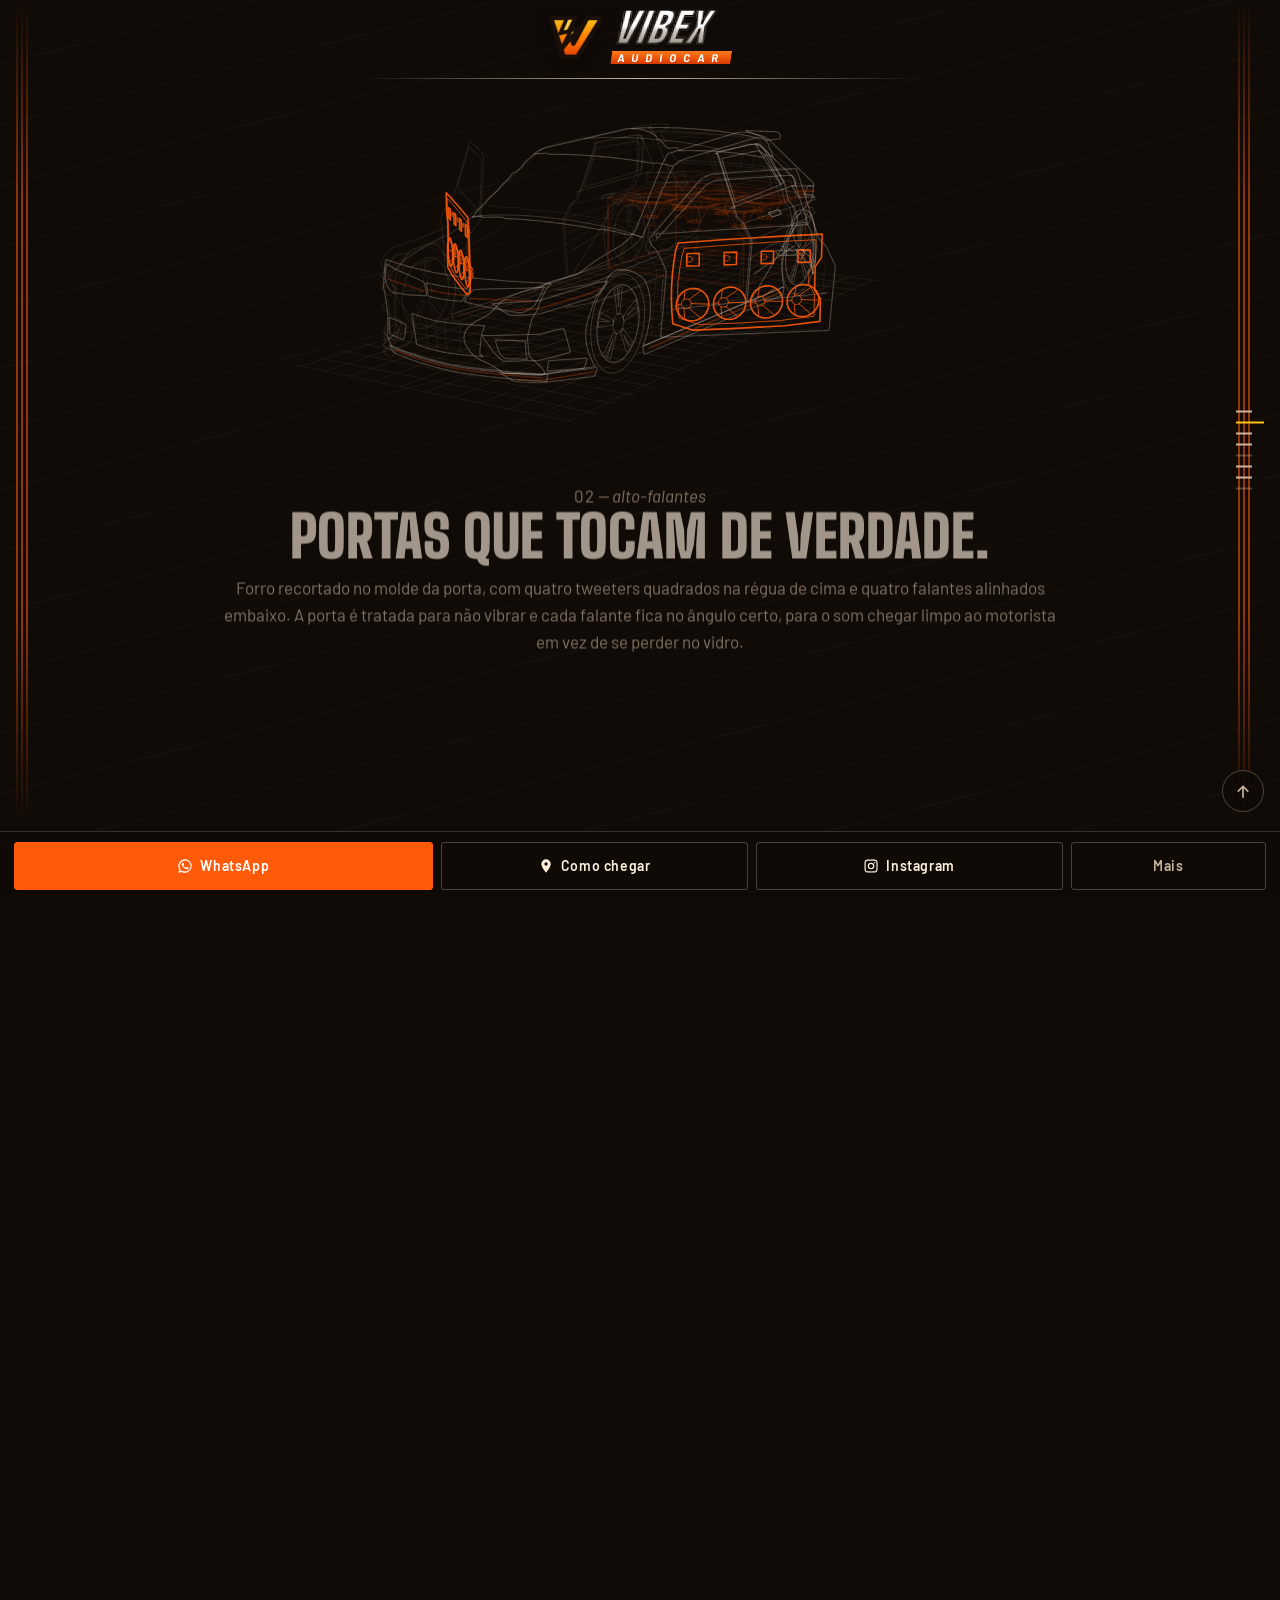
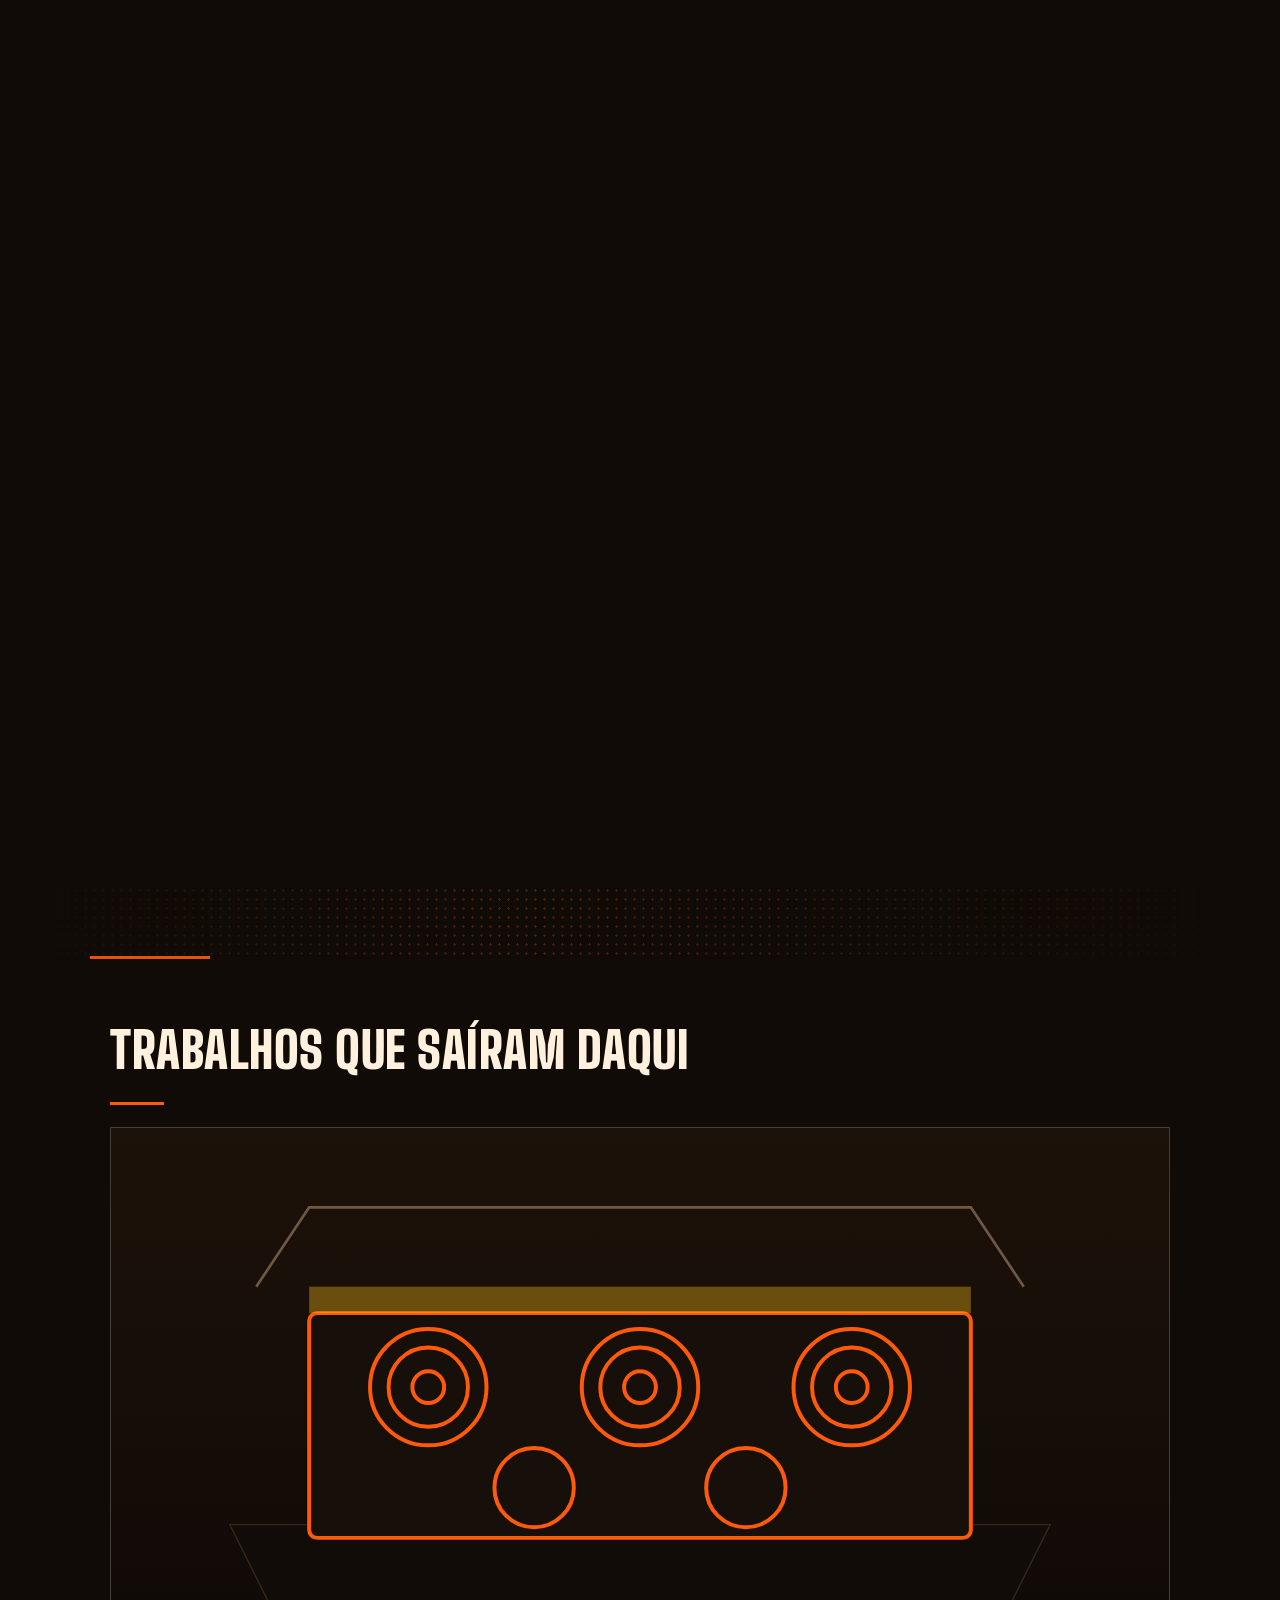
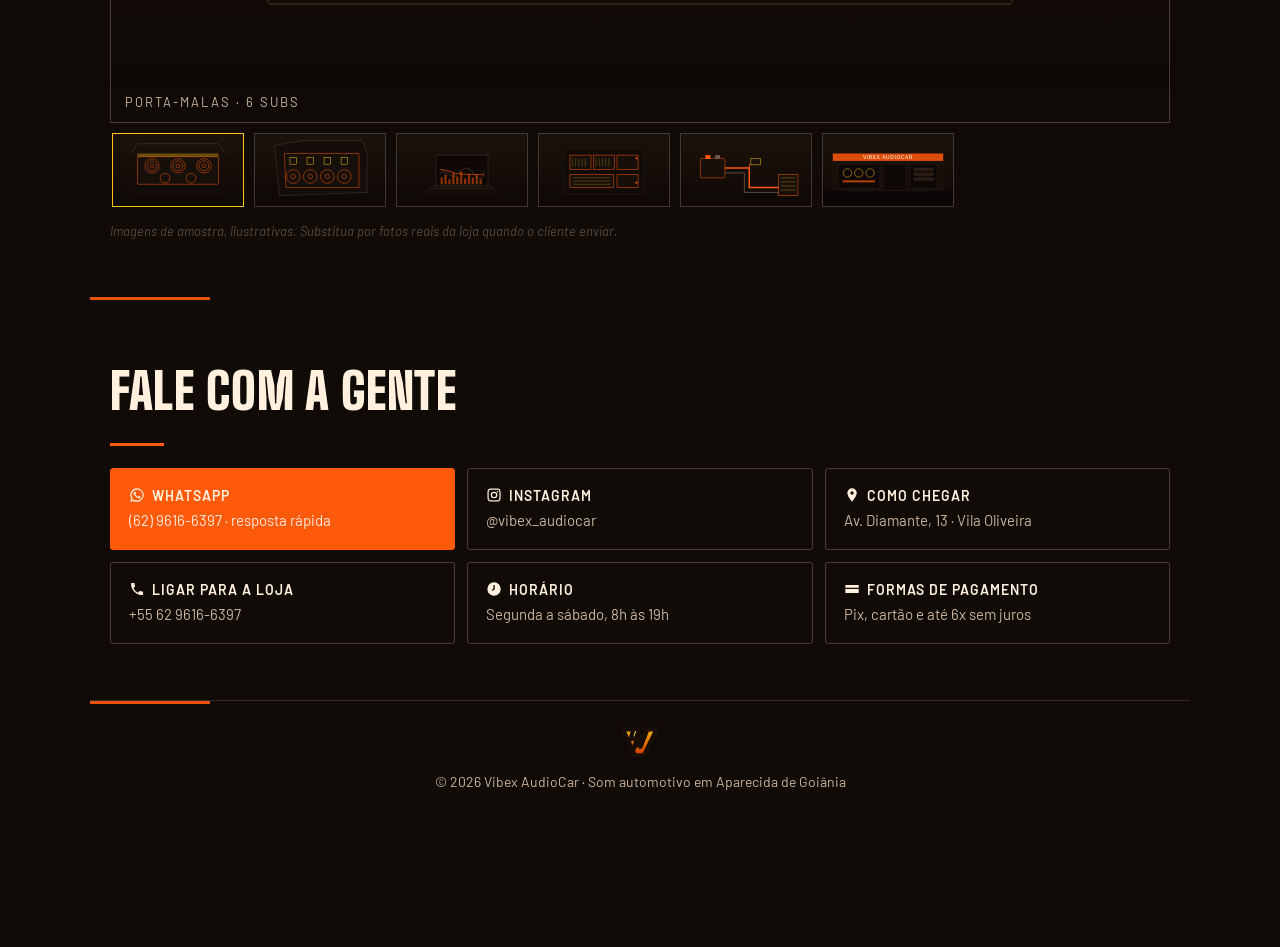
==== index.html @ 314f8e54 "Site Vibex AudioCar Página única com o projeto de som em 3D animado pela rolagem, galeria de trabalh" ====
<!DOCTYPE html>
<html lang="pt-BR"><head><meta charset="UTF-8">
<meta name="viewport" content="width=device-width, initial-scale=1, viewport-fit=cover">
<title>Vibex AudioCar · Som automotivo em Aparecida de Goiânia</title>
<meta name="description" content="Instalação, dimensionamento de grave, módulos, multimídia e regulagem RTA de som automotivo em Aparecida de Goiânia. Veja o projeto em 3D e fale no WhatsApp.">
<meta name="theme-color" content="#110B07">
<meta property="og:title" content="Vibex AudioCar · Som automotivo">
<meta property="og:description" content="Projeto de som feito sob medida: grave calculado, elétrica segura e regulagem com medição.">
<meta property="og:type" content="website">
<link rel="preconnect" href="https://fonts.googleapis.com"><link rel="preconnect" href="https://fonts.gstatic.com" crossorigin>
<link href="https://fonts.googleapis.com/css2?family=Big+Shoulders+Display:wght@700;900&family=Barlow:ital,wght@0,400;0,600&display=swap" rel="stylesheet">
<link rel="icon" href="img/favicon.svg" type="image/svg+xml">
<link rel="stylesheet" href="css/style.css">
</head>
<body id="topo">
<div class="wm" aria-hidden="true"></div>
<div class="scene">
 <div class="stripes l" aria-hidden="true"><i></i><i></i><i></i></div>
 <div class="stripes r" aria-hidden="true"><i></i><i></i><i></i></div>
 <div class="hud">
  <a class="brandmark" href="#" aria-label="Vibex AudioCar">
   <svg class="vmark" viewBox="0 0 120 96" aria-hidden="true">
    <defs><linearGradient id="vg" x1="0" y1="0" x2="0" y2="1">
     <stop offset="0" stop-color="#FFC21A"/><stop offset=".55" stop-color="#FF7A00"/><stop offset="1" stop-color="#E23A00"/>
    </linearGradient></defs>
    <path d="M4 6 H40 L62 62 L84 6 H116 L74 92 H44 Z" fill="url(#vg)" stroke="#1a0f08" stroke-width="5" stroke-linejoin="round"/>
    <path d="M40 6 L30 40 L52 34 L38 74 L70 28 L48 34 L58 6 Z" fill="#FFD24A" stroke="#1a0f08" stroke-width="4" stroke-linejoin="round"/>
   </svg>
   <span class="wordmark">
    <b>VIBEX</b>
    <i>AUDIOCAR</i>
   </span>
  </a>
 </div>
 <svg id="view" role="img" aria-label="Modelo 3D do carro com o sistema de som"></svg>
 <div class="rta" id="rta" aria-hidden="true">
  <svg viewBox="0 0 720 300">
   <rect x="40" y="20" width="640" height="230" fill="none" stroke="var(--dim)" stroke-width="1"/>
   <path d="M40 78 H680 M40 135 H680 M40 192 H680 M200 20 V250 M360 20 V250 M520 20 V250" stroke="var(--dim)" stroke-width=".6" stroke-dasharray="4 5" fill="none"/>
   <g class="bars"></g>
   <path class="curve-before" d="M48 120 C110 60 150 220 220 180 S330 70 400 170 S520 235 560 120 S660 200 672 165" fill="none" stroke="var(--mut)" stroke-width="1.6" opacity=".5"/>
   <path class="curve-after" d="M48 100 C110 98 150 128 220 150 S330 160 400 162 S520 164 560 164 S660 166 672 170" fill="none" stroke="var(--org)" stroke-width="2.6" stroke-linecap="round"/>
   <text x="48" y="272" fill="var(--mut)" font-size="12">20 Hz</text>
   <text x="640" y="272" fill="var(--mut)" font-size="12">20 kHz</text>
   <text x="48" y="44" fill="var(--yel)" font-size="13" font-style="italic">curva depois da regulagem</text>
  </svg>
 </div>
 <div class="caption" id="cap"></div>
 <div class="ticks" id="ticks"></div>
</div>
<div class="scroller" id="scroller"></div>

<div class="dots" aria-hidden="true"></div>
<section class="after" id="galeria">
 <h3>Trabalhos que saíram daqui</h3>
 <div class="viewer"><figure class="big" id="big"><img id="bigimg" src="img/galeria/01-porta-malas.svg" alt="porta-malas · 6 subs"><figcaption id="bigcap">porta-malas · 6 subs</figcaption></figure></div>
 <div class="thumbs" id="thumbs">
  <button class="th on" data-cap="porta-malas · 6 subs" data-src="img/galeria/01-porta-malas.svg"><img src="img/galeria/01-porta-malas.svg" alt="porta-malas · 6 subs" loading="lazy"></button>
  <button class="th" data-cap="forro de porta · tweeters e falantes" data-src="img/galeria/02-forro-de-porta.svg"><img src="img/galeria/02-forro-de-porta.svg" alt="forro de porta · tweeters e falantes" loading="lazy"></button>
  <button class="th" data-cap="regulagem RTA na loja" data-src="img/galeria/03-regulagem-rta.svg"><img src="img/galeria/03-regulagem-rta.svg" alt="regulagem RTA na loja" loading="lazy"></button>
  <button class="th" data-cap="multimídia e painel de módulos" data-src="img/galeria/04-multimidia-modulos.svg"><img src="img/galeria/04-multimidia-modulos.svg" alt="multimídia e painel de módulos" loading="lazy"></button>
  <button class="th" data-cap="elétrica e barramento" data-src="img/galeria/05-eletrica-barramento.svg"><img src="img/galeria/05-eletrica-barramento.svg" alt="elétrica e barramento" loading="lazy"></button>
  <button class="th" data-cap="fachada da loja" data-src="img/galeria/06-fachada.svg"><img src="img/galeria/06-fachada.svg" alt="fachada da loja" loading="lazy"></button>
 </div>
 <p class="hint">Imagens de amostra, ilustrativas. Substitua por fotos reais da loja quando o cliente enviar.</p>
</section>

<section class="after" id="links">
 <h3>Fale com a gente</h3>
 <div class="links">
  <a class="lk zap" href="https://wa.me/556296166397" target="_blank" rel="noopener"><b><svg class="ic"><use href="#i-zap"/></svg>WhatsApp</b><span>(62) 9616-6397 · resposta rápida</span></a>
  <a class="lk" href="https://instagram.com/vibex_audiocar" target="_blank" rel="noopener"><b><svg class="ic"><use href="#i-ig"/></svg>Instagram</b><span>@vibex_audiocar</span></a>
  <a class="lk" href="https://www.google.com/maps/search/?api=1&query=Av.+Diamante,+13+-+Vila+Oliveira,+Aparecida+de+Goi%C3%A2nia+-+GO,+74955-220" target="_blank" rel="noopener"><b><svg class="ic"><use href="#i-map"/></svg>Como chegar</b><span>Av. Diamante, 13 · Vila Oliveira</span></a>
  <a class="lk" href="tel:+556296166397"><b><svg class="ic"><use href="#i-tel"/></svg>Ligar para a loja</b><span>+55 62 9616-6397</span></a>
  <div class="lk static"><b><svg class="ic"><use href="#i-clock"/></svg>Horário</b><span>Segunda a sábado, 8h às 19h</span></div>
  <div class="lk static"><b><svg class="ic"><use href="#i-card"/></svg>Formas de pagamento</b><span>Pix, cartão e até 6x sem juros</span></div>
 </div>
</section>

<footer class="after ft">
 <div class="ftlogo"><svg class="vmark" viewBox="0 0 120 96" aria-hidden="true"><defs><linearGradient id="vg2" x1="0" y1="0" x2="0" y2="1"><stop offset="0" stop-color="#FFC21A"/><stop offset=".55" stop-color="#FF7A00"/><stop offset="1" stop-color="#E23A00"/></linearGradient></defs><path d="M4 6 H40 L62 62 L84 6 H116 L74 92 H44 Z" fill="url(#vg2)" stroke="#1a0f08" stroke-width="5" stroke-linejoin="round"/><path d="M40 6 L30 40 L52 34 L38 74 L70 28 L48 34 L58 6 Z" fill="#FFD24A" stroke="#1a0f08" stroke-width="4" stroke-linejoin="round"/></svg></div>
 <span>© 2026 Vibex AudioCar · Som automotivo em Aparecida de Goiânia</span>
</footer>

<svg width="0" height="0" style="position:absolute" aria-hidden="true"><defs>
<symbol id="i-zap" viewBox="0 0 24 24"><path fill="currentColor" d="M12 2a10 10 0 0 0-8.6 15.1L2 22l5-1.3A10 10 0 1 0 12 2Zm0 18.2a8.2 8.2 0 0 1-4.2-1.2l-.3-.2-2.9.8.8-2.8-.2-.3A8.2 8.2 0 1 1 12 20.2Zm4.6-6c-.3-.1-1.6-.8-1.8-.9s-.4-.1-.6.1-.7.9-.8 1-.3.2-.5 0a6.6 6.6 0 0 1-2-1.2 7.3 7.3 0 0 1-1.3-1.7c-.2-.3 0-.4.1-.6l.4-.5a2 2 0 0 0 .3-.4.5.5 0 0 0 0-.5c0-.2-.6-1.5-.9-2s-.4-.5-.6-.5h-.5a1 1 0 0 0-.7.3 2.9 2.9 0 0 0-.9 2.2 5.1 5.1 0 0 0 1 2.6 11.4 11.4 0 0 0 4.4 3.9 8.4 8.4 0 0 0 3 .8 2.6 2.6 0 0 0 1.8-.8 2.2 2.2 0 0 0 .5-1.5c0-.2-.2-.3-.4-.4Z"/></symbol>
<symbol id="i-map" viewBox="0 0 24 24"><path fill="currentColor" d="M12 2a7 7 0 0 0-7 7c0 5 7 13 7 13s7-8 7-13a7 7 0 0 0-7-7Zm0 9.5A2.5 2.5 0 1 1 14.5 9 2.5 2.5 0 0 1 12 11.5Z"/></symbol>
<symbol id="i-ig" viewBox="0 0 24 24"><path fill="currentColor" d="M12 2.2c3.2 0 3.6 0 4.9.1a6.6 6.6 0 0 1 2.2.4 4.5 4.5 0 0 1 2.2 2.2 6.6 6.6 0 0 1 .4 2.2c.1 1.3.1 1.7.1 4.9s0 3.6-.1 4.9a6.6 6.6 0 0 1-.4 2.2 4.5 4.5 0 0 1-2.2 2.2 6.6 6.6 0 0 1-2.2.4c-1.3.1-1.7.1-4.9.1s-3.6 0-4.9-.1a6.6 6.6 0 0 1-2.2-.4 4.5 4.5 0 0 1-2.2-2.2 6.6 6.6 0 0 1-.4-2.2C2.2 15.6 2.2 15.2 2.2 12s0-3.6.1-4.9a6.6 6.6 0 0 1 .4-2.2 4.5 4.5 0 0 1 2.2-2.2 6.6 6.6 0 0 1 2.2-.4c1.3-.1 1.7-.1 4.9-.1Zm0 1.8c-3.1 0-3.5 0-4.8.1a4.8 4.8 0 0 0-1.6.3 2.7 2.7 0 0 0-1.2 1.2 4.8 4.8 0 0 0-.3 1.6c-.1 1.3-.1 1.7-.1 4.8s0 3.5.1 4.8a4.8 4.8 0 0 0 .3 1.6 2.7 2.7 0 0 0 1.2 1.2 4.8 4.8 0 0 0 1.6.3c1.3.1 1.7.1 4.8.1s3.5 0 4.8-.1a4.8 4.8 0 0 0 1.6-.3 2.7 2.7 0 0 0 1.2-1.2 4.8 4.8 0 0 0 .3-1.6c.1-1.3.1-1.7.1-4.8s0-3.5-.1-4.8a4.8 4.8 0 0 0-.3-1.6 2.7 2.7 0 0 0-1.2-1.2 4.8 4.8 0 0 0-1.6-.3c-1.3-.1-1.7-.1-4.8-.1Zm0 3.1A4.9 4.9 0 1 1 7.1 12 4.9 4.9 0 0 1 12 7.1Zm0 8A3.1 3.1 0 1 0 8.9 12 3.1 3.1 0 0 0 12 15.1Zm6.3-8.2a1.1 1.1 0 1 1-1.1-1.1 1.1 1.1 0 0 1 1.1 1.1Z"/></symbol>
<symbol id="i-tel" viewBox="0 0 24 24"><path fill="currentColor" d="M6.6 10.8a15.1 15.1 0 0 0 6.6 6.6l2.2-2.2a1 1 0 0 1 1-.2 11.4 11.4 0 0 0 3.6.6 1 1 0 0 1 1 1V20a1 1 0 0 1-1 1A17 17 0 0 1 3 4a1 1 0 0 1 1-1h3.4a1 1 0 0 1 1 1 11.4 11.4 0 0 0 .6 3.6 1 1 0 0 1-.2 1Z"/></symbol>
<symbol id="i-clock" viewBox="0 0 24 24"><path fill="currentColor" d="M12 2a10 10 0 1 0 10 10A10 10 0 0 0 12 2Zm1 10.6-3.5 2-1-1.7 2.5-1.5V6h2Z"/></symbol>
<symbol id="i-card" viewBox="0 0 24 24"><path fill="currentColor" d="M3 6h18a1 1 0 0 1 1 1v3H2V7a1 1 0 0 1 1-1Zm-1 6h20v5a1 1 0 0 1-1 1H3a1 1 0 0 1-1-1Zm3 3h5v2H5Z"/></symbol>
<symbol id="i-top" viewBox="0 0 24 24"><path fill="currentColor" d="M12 5l7 7-1.4 1.4L13 8.8V20h-2V8.8l-4.6 4.6L5 12Z"/></symbol>
</defs></svg>
<a class="totop" href="#topo" aria-label="Voltar ao topo"><svg class="ic"><use href="#i-top"/></svg></a>
<nav class="actionbar" aria-label="Contato rápido">
 <a class="ab zap" href="https://wa.me/556296166397" target="_blank" rel="noopener"><svg class="ic"><use href="#i-zap"/></svg>WhatsApp</a>
 <a class="ab" href="https://www.google.com/maps/search/?api=1&query=Av.+Diamante,+13+-+Vila+Oliveira,+Aparecida+de+Goi%C3%A2nia+-+GO,+74955-220" target="_blank" rel="noopener"><svg class="ic"><use href="#i-map"/></svg>Como chegar</a>
 <a class="ab" href="https://instagram.com/vibex_audiocar" target="_blank" rel="noopener"><svg class="ic"><use href="#i-ig"/></svg>Instagram</a>
 <a class="ab ghost" href="#links">Mais</a>
 
</nav>

<svg id="src" width="0" height="0" aria-hidden="true"><g>
 <path class="s" d="M120 336 L108 320 Q100 296 108 276 L120 250 Q132 234 158 228 L296 210 Q318 206 336 198 L440 132 Q454 122 476 120 L690 114 Q730 116 754 132 L836 196 Q858 210 864 232 L872 268 Q876 302 866 322 L850 338 L813 338 A66 66 0 1 0 707 338 L313 338 A66 66 0 1 0 207 338 Z"/>
 <path class="s" d="M356 210 L448 142 Q458 134 474 134 L682 130 Q712 130 728 142 L790 190 Q796 198 784 200 Z"/>
 <path class="h" d="M410 186 l44 -34 M440 188 l52 -40 M640 158 l34 -28 M672 162 l32 -26"/>
 <path class="s" d="M578 132 H592 V206 H578 Z M706 131 L720 133 L756 192 L742 194 Z"/>
 <path class="t" d="M358 214 Q346 272 356 336 M585 208 V336 M742 196 Q742 236 700 260"/>
 <path class="t" d="M160 240 C330 230 600 224 868 226 M170 262 C340 254 600 246 866 246"/>
 <path class="t" d="M348 318 C430 302 570 276 650 266 Q690 262 700 288"/>
 <rect class="t" x="508" y="230" width="36" height="6" rx="3"/><rect class="t" x="672" y="224" width="32" height="6" rx="3"/>
 <path class="s" d="M368 208 Q360 184 388 180 L410 184 Q416 198 402 208 Z"/>
 <path class="s" d="M114 254 L206 238 L232 240 L216 252 L124 268 Z"/><path class="o" d="M126 261 L216 246"/>
 <path class="s" d="M110 292 L168 286 L176 316 L120 322 Q112 310 110 292 Z"/>
 <path class="h" d="M116 298 L170 293 M117 306 L172 301 M119 314 L174 309"/>
 <path class="s" d="M118 336 L212 340 L208 350 L126 346 Z"/><path class="o" d="M128 344 H206"/>
 <path class="s" d="M150 322 L196 326 L192 338 L148 334 Z"/>
 <path class="s" d="M313 338 L707 338 L704 350 L318 350 Z"/><path class="o" d="M330 344 H692"/>
 <path class="s" d="M776 200 L866 212 L868 228 L786 218 Z"/><path class="o" d="M786 209 L864 219"/>
 <path class="s" d="M714 114 L788 122 Q794 126 786 132 L744 130 Z"/>
 <path class="s" d="M806 322 L872 316 L864 338 L814 340 Z"/>
 <ellipse class="t" cx="844" cy="330" rx="11" ry="6"/>
 <circle class="t" cx="784" cy="248" r="10"/>
 <use href="#lw" x="260" y="298"/><use href="#lw" x="760" y="298"/>
</g></svg>
<script src="js/main.js"></script>
</body>
</html>
---- css/style.css ----
:root{--bg:#110B07;--grid:rgba(255,194,26,.07);--grid2:rgba(255,194,26,.14);--line:#FFF1DE;--dim:#6E5846;--org:#FF5A0A;--yel:#FFC21A;--mut:#C9B39E;--body:"Barlow",system-ui,sans-serif;
padding-top:env(safe-area-inset-top,0px);padding-bottom:env(safe-area-inset-bottom,0px);box-sizing:border-box}
@media (prefers-color-scheme: dark){:root:not([data-theme="light"]){--bg:#110B07}}
:root[data-theme="dark"]{--bg:#110B07}
*{box-sizing:border-box;margin:0;padding:0}
body{background:var(--bg);color:var(--line);font-family:var(--body);font-size:17px;line-height:1.55;overflow-x:hidden}
.scene{position:sticky;top:0;height:calc(100svh - 78px);display:grid;grid-template-rows:auto 44svh 1fr;justify-items:center;align-items:start;padding:10px 18px 16px;z-index:1;overflow:hidden}
.hud{width:100%;max-width:1100px;display:flex;justify-content:space-between;font:italic 500 13px var(--body);color:var(--mut);letter-spacing:.4px}
.hud .brand{font-style:normal;font-weight:600;letter-spacing:2px;text-transform:uppercase;color:var(--yel)}
#view{width:100%;max-width:880px;height:100%;display:block;align-self:start;margin-top:-6px}
svg *{vector-effect:non-scaling-stroke}
.caption{position:relative;width:100%;max-width:860px;height:100%;align-self:start;padding-top:6px}
.cap-item{position:absolute;inset:0;opacity:0;pointer-events:none;text-align:center;will-change:opacity,transform}
.cap-item.on{pointer-events:auto}
.tag{font-style:italic;color:var(--yel);margin-bottom:6px;font-size:15px}
.tag .no{font-style:normal;color:var(--mut);letter-spacing:1px}
h2{font-family:"Big Shoulders Display",Impact,sans-serif;font-weight:900;text-transform:uppercase;font-size:clamp(30px,5vw,58px);line-height:.94;margin-bottom:10px}
.cap-item p{color:var(--mut);max-width:50em;margin:0 auto;font-size:clamp(14px,1.55vw,17px);line-height:1.6}
.btn{display:inline-block;margin-top:14px;background:var(--org);color:#fff;text-decoration:none;font-weight:600;padding:12px 24px;border-radius:40px}
.rta{position:absolute;top:6%;left:50%;transform:translateX(-50%) scale(.98);width:min(760px,92vw);opacity:0;transition:opacity .5s ease,transform .8s ease;pointer-events:none;z-index:3}
.rta svg{width:100%;height:auto}
.scene.on-rta .rta{transform:translateX(-50%) scale(1)}
.scene.on-rta #view{opacity:.18}

.rta .curve-after{stroke-dasharray:1400;stroke-dashoffset:1400}
.scene.on-rta .rta .curve-after{animation:trace 1.8s .3s ease forwards}
@keyframes trace{to{stroke-dashoffset:0}}
.bars rect{fill:var(--org);opacity:.45}
.scene.on-rta .bars rect{animation:bump .9s ease-in-out infinite alternate}
@keyframes bump{from{transform:scaleY(.35)}to{transform:scaleY(1)}}
.ticks{position:fixed;right:16px;top:50%;transform:translateY(-50%);display:flex;flex-direction:column;gap:9px}
.ticks i{width:16px;height:2px;background:var(--mut);opacity:.35;display:block;transition:all .3s}
.ticks i.on{background:var(--yel);opacity:1;width:28px}
.scroller div{height:112svh}
.ft{padding-bottom:20px}
@media(max-width:820px){.caption{height:clamp(190px,32vh,260px)}.ticks{right:8px}}



html{scroll-behavior:smooth}
::selection{background:var(--org);color:#fff}
:focus-visible{outline:2px solid var(--yel);outline-offset:3px}
.ic{width:1.15em;height:1.15em;flex:none;fill:currentColor;vertical-align:-.18em;margin-right:.5em}
.ab{display:flex;align-items:center;justify-content:center;gap:0;flex-wrap:nowrap;white-space:nowrap;border-radius:3px;transition:background .2s,border-color .2s,transform .12s}
.ab:active{transform:translateY(1px)}
.lk b{display:flex;align-items:center}
.lk{border-radius:3px}
.totop{position:fixed;right:16px;bottom:88px;z-index:41;width:42px;height:42px;display:grid;place-items:center;border:1px solid rgba(255,241,222,.24);background:rgba(17,11,7,.9);color:var(--mut);text-decoration:none;border-radius:50%}
.totop:hover{border-color:var(--yel);color:var(--yel)}
.totop .ic{margin:0;width:20px;height:20px}
.after h3::after{content:"";display:block;width:54px;height:3px;background:var(--org);margin-top:12px}
.cap-item h2{text-wrap:balance}
.hint{opacity:.8}
.thumbs::-webkit-scrollbar{height:6px}
.thumbs::-webkit-scrollbar-thumb{background:rgba(255,241,222,.25)}
@media(prefers-reduced-motion:reduce){html{scroll-behavior:auto}.bars rect{animation:none!important}.cap-item{transition:none}}
/* ---------- paletas ---------- */
:root[data-pal="claro"]{--bg:#F3EFE8;--line:#1B1815;--dim:#9C9285;--mut:#5C554C;--org:#E2510B;--yel:#B8860B}
:root[data-pal="azul"]{--bg:#0A1A2F;--line:#E8F1FF;--dim:#4C6788;--mut:#9DB4D0;--org:#FF8A3D;--yel:#7FD4FF}
:root[data-pal="carbono"]{--bg:#101214;--line:#E9EDF0;--dim:#4A5257;--mut:#9AA5AC;--org:#00D1B2;--yel:#8AE6D8}
:root[data-pal="claro"] .actionbar{background:rgba(243,239,232,.94);border-top-color:rgba(27,24,21,.16)}
:root[data-pal="claro"] .ab,:root[data-pal="claro"] .lk,:root[data-pal="claro"] .totop{border-color:rgba(27,24,21,.22)}
:root[data-pal="claro"] .ab.zap,:root[data-pal="claro"] .lk.zap{color:#fff}
:root[data-pal="claro"] .wordmark b{color:#1B1815;-webkit-text-stroke:0;text-shadow:none}
:root[data-pal="claro"] .wordmark i{color:#fff}
:root[data-pal="claro"] .cards article,:root[data-pal="claro"] .after{background:var(--bg)}
:root[data-pal="claro"] .big figcaption{background:linear-gradient(transparent,rgba(243,239,232,.95))}
:root[data-pal="claro"] .ph{background:repeating-linear-gradient(135deg,rgba(27,24,21,.05) 0 10px,transparent 10px 20px)}
:root[data-pal="claro"] .totop{background:rgba(243,239,232,.9)}
/* seletor de paleta */
.palbar{position:fixed;top:10px;right:12px;z-index:60;display:flex;gap:6px;background:color-mix(in srgb,var(--bg) 88%,transparent);
 border:1px solid color-mix(in srgb,var(--line) 22%,transparent);border-radius:40px;padding:5px}
.palbar button{border:0;background:none;color:var(--mut);font:600 11px var(--body);letter-spacing:1px;text-transform:uppercase;
 padding:6px 10px;border-radius:30px;cursor:pointer}
.palbar button.on{background:var(--org);color:#fff}
@media(max-width:560px){.palbar{top:6px;right:6px;padding:3px}.palbar button{padding:5px 7px;font-size:10px}}

/* ---- detalhes inspirados no uniforme ---- */
.hud{position:relative;padding-bottom:14px}
.hud::after{content:"";position:absolute;left:50%;transform:translateX(-50%);bottom:0;width:min(560px,86%);height:1px;
 background:linear-gradient(90deg,transparent,rgba(255,241,222,.75),transparent)}
.stripes{position:absolute;top:0;bottom:0;width:26px;display:flex;gap:3px;pointer-events:none;opacity:.55}
.stripes i{width:2px;background:linear-gradient(180deg,transparent,var(--org) 25%,var(--org) 75%,transparent)}
.stripes.l{left:16px}.stripes.r{right:16px}
@media(max-width:680px){.stripes{display:none}}
.wm{position:fixed;inset:0;z-index:0;pointer-events:none;opacity:.05;
 background-image:repeating-linear-gradient(-14deg,transparent 0 58px,rgba(255,241,222,.6) 58px 59px)}
.after{position:relative}
.after::before{content:"";position:absolute;top:0;left:0;width:120px;height:3px;background:var(--org);opacity:.9}
.dots{height:70px;background-image:radial-gradient(rgba(255,90,10,.5) 1.2px,transparent 1.3px);background-size:9px 9px;
 -webkit-mask-image:linear-gradient(90deg,transparent,#000 40%,transparent);mask-image:linear-gradient(90deg,transparent,#000 40%,transparent);opacity:.5}
.ft{position:relative}
.ftlogo{display:flex;justify-content:center;margin-bottom:14px;opacity:.9}
.ftlogo .vmark{height:30px}

.ab{display:flex!important;flex-direction:row;align-items:center;justify-content:center;flex-wrap:nowrap;white-space:nowrap}
.actionbar{position:fixed;left:0;right:0;bottom:0;z-index:40;display:grid;grid-template-columns:1.5fr 1.1fr 1.1fr .7fr;gap:8px;
 padding:10px 14px calc(10px + env(safe-area-inset-bottom,0px));background:rgba(17,11,7,.92);backdrop-filter:blur(8px);
 border-top:1px solid rgba(255,241,222,.16)}
.ab{display:grid;place-items:center;text-decoration:none;color:var(--line);border:1px solid rgba(255,241,222,.24);
 padding:12px 8px;font-weight:600;font-size:14px;letter-spacing:.6px}
.ab.zap{background:var(--org);border-color:var(--org);color:#fff}
.ab.ghost{color:var(--mut)}
.ab:hover{border-color:var(--yel)}
body{padding-bottom:78px}
.ticks{bottom:auto}
@media(max-width:560px){
html{scroll-behavior:smooth}
::selection{background:var(--org);color:#fff}
:focus-visible{outline:2px solid var(--yel);outline-offset:3px}
.ic{width:1.15em;height:1.15em;flex:none;fill:currentColor;vertical-align:-.18em;margin-right:.5em}
.ab{display:flex;align-items:center;justify-content:center;gap:0;flex-wrap:nowrap;white-space:nowrap;border-radius:3px;transition:background .2s,border-color .2s,transform .12s}
.ab:active{transform:translateY(1px)}
.lk b{display:flex;align-items:center}
.lk{border-radius:3px}
.totop{position:fixed;right:16px;bottom:88px;z-index:41;width:42px;height:42px;display:grid;place-items:center;border:1px solid rgba(255,241,222,.24);background:rgba(17,11,7,.9);color:var(--mut);text-decoration:none;border-radius:50%}
.totop:hover{border-color:var(--yel);color:var(--yel)}
.totop .ic{margin:0;width:20px;height:20px}
.after h3::after{content:"";display:block;width:54px;height:3px;background:var(--org);margin-top:12px}
.cap-item h2{text-wrap:balance}
.hint{opacity:.8}
.thumbs::-webkit-scrollbar{height:6px}
.thumbs::-webkit-scrollbar-thumb{background:rgba(255,241,222,.25)}
@media(prefers-reduced-motion:reduce){html{scroll-behavior:auto}.bars rect{animation:none!important}.cap-item{transition:none}}
/* ---------- paletas ---------- */
:root[data-pal="claro"]{--bg:#F3EFE8;--line:#1B1815;--dim:#9C9285;--mut:#5C554C;--org:#E2510B;--yel:#B8860B}
:root[data-pal="azul"]{--bg:#0A1A2F;--line:#E8F1FF;--dim:#4C6788;--mut:#9DB4D0;--org:#FF8A3D;--yel:#7FD4FF}
:root[data-pal="carbono"]{--bg:#101214;--line:#E9EDF0;--dim:#4A5257;--mut:#9AA5AC;--org:#00D1B2;--yel:#8AE6D8}
:root[data-pal="claro"] .actionbar{background:rgba(243,239,232,.94);border-top-color:rgba(27,24,21,.16)}
:root[data-pal="claro"] .ab,:root[data-pal="claro"] .lk,:root[data-pal="claro"] .totop{border-color:rgba(27,24,21,.22)}
:root[data-pal="claro"] .ab.zap,:root[data-pal="claro"] .lk.zap{color:#fff}
:root[data-pal="claro"] .wordmark b{color:#1B1815;-webkit-text-stroke:0;text-shadow:none}
:root[data-pal="claro"] .wordmark i{color:#fff}
:root[data-pal="claro"] .cards article,:root[data-pal="claro"] .after{background:var(--bg)}
:root[data-pal="claro"] .big figcaption{background:linear-gradient(transparent,rgba(243,239,232,.95))}
:root[data-pal="claro"] .ph{background:repeating-linear-gradient(135deg,rgba(27,24,21,.05) 0 10px,transparent 10px 20px)}
:root[data-pal="claro"] .totop{background:rgba(243,239,232,.9)}
/* seletor de paleta */
.palbar{position:fixed;top:10px;right:12px;z-index:60;display:flex;gap:6px;background:color-mix(in srgb,var(--bg) 88%,transparent);
 border:1px solid color-mix(in srgb,var(--line) 22%,transparent);border-radius:40px;padding:5px}
.palbar button{border:0;background:none;color:var(--mut);font:600 11px var(--body);letter-spacing:1px;text-transform:uppercase;
 padding:6px 10px;border-radius:30px;cursor:pointer}
.palbar button.on{background:var(--org);color:#fff}
@media(max-width:560px){.palbar{top:6px;right:6px;padding:3px}.palbar button{padding:5px 7px;font-size:10px}}

/* ---- detalhes inspirados no uniforme ---- */
.hud{position:relative;padding-bottom:14px}
.hud::after{content:"";position:absolute;left:50%;transform:translateX(-50%);bottom:0;width:min(560px,86%);height:1px;
 background:linear-gradient(90deg,transparent,rgba(255,241,222,.75),transparent)}
.stripes{position:absolute;top:0;bottom:0;width:26px;display:flex;gap:3px;pointer-events:none;opacity:.55}
.stripes i{width:2px;background:linear-gradient(180deg,transparent,var(--org) 25%,var(--org) 75%,transparent)}
.stripes.l{left:16px}.stripes.r{right:16px}
@media(max-width:680px){.stripes{display:none}}
.wm{position:fixed;inset:0;z-index:0;pointer-events:none;opacity:.05;
 background-image:repeating-linear-gradient(-14deg,transparent 0 58px,rgba(255,241,222,.6) 58px 59px)}
.after{position:relative}
.after::before{content:"";position:absolute;top:0;left:0;width:120px;height:3px;background:var(--org);opacity:.9}
.dots{height:70px;background-image:radial-gradient(rgba(255,90,10,.5) 1.2px,transparent 1.3px);background-size:9px 9px;
 -webkit-mask-image:linear-gradient(90deg,transparent,#000 40%,transparent);mask-image:linear-gradient(90deg,transparent,#000 40%,transparent);opacity:.5}
.ft{position:relative}
.ftlogo{display:flex;justify-content:center;margin-bottom:14px;opacity:.9}
.ftlogo .vmark{height:30px}

.actionbar{grid-template-columns:1.4fr 1fr 1fr}.ab.ghost{display:none}.ab{font-size:13px;padding:11px 6px}}

.hud{width:100%;max-width:1100px;display:flex;justify-content:center;align-items:center}
.brandmark{display:flex;align-items:center;gap:12px;text-decoration:none}
.vmark{height:44px;width:auto;display:block;filter:drop-shadow(0 2px 6px rgba(0,0,0,.5))}
.wordmark{display:flex;flex-direction:column;line-height:.9}
.brandmark{transform:skewX(-8deg)}
.wordmark b{font-family:"Big Shoulders Display",Impact,sans-serif;font-weight:900;font-size:42px;letter-spacing:1px;
 background:linear-gradient(180deg,#fff 0 42%,#cfc8bf 55%,#8d8579 100%);-webkit-background-clip:text;background-clip:text;color:transparent;
 -webkit-text-stroke:1.4px #120c08;filter:drop-shadow(0 2px 0 rgba(0,0,0,.6))}
.wordmark i{font-style:normal;font-weight:700;font-size:11px;letter-spacing:7px;color:#fff;
 background:linear-gradient(180deg,#FF7A1A,#D63A00);border:1px solid #120c08;
 padding:2px 6px 1px;margin-top:2px;text-align:center;align-self:stretch}
@media(max-width:560px){.vmark{height:34px}.wordmark b{font-size:30px}.wordmark i{font-size:10px;letter-spacing:4px}}

.after{position:relative;z-index:2;background:var(--bg);max-width:1100px;margin:0 auto;padding:56px 20px}
.after h3{font-family:"Big Shoulders Display",Impact,sans-serif;font-weight:900;text-transform:uppercase;font-size:clamp(30px,5vw,50px);margin-bottom:22px;letter-spacing:.5px}
.cards{display:grid;grid-template-columns:repeat(auto-fit,minmax(220px,1fr));gap:1px;background:rgba(255,241,222,.14);border:1px solid rgba(255,241,222,.14)}
.cards article{background:var(--bg);padding:22px 18px}
.cards b{display:block;font-family:"Big Shoulders Display",Impact,sans-serif;font-size:26px;color:var(--yel);letter-spacing:.5px}
.cards p{color:var(--mut);font-size:15px;margin-top:6px}

.viewer{width:100%}
.big{position:relative;aspect-ratio:16/9;display:grid;place-items:center;border:1px solid rgba(255,241,222,.22);color:var(--mut);
 font-size:13px;letter-spacing:2px;text-transform:uppercase;overflow:hidden}
.big img{width:100%;height:100%;object-fit:cover;display:block}
.thumbs{display:flex;gap:10px;overflow-x:auto;padding:10px 2px 4px;scroll-snap-type:x mandatory;scrollbar-width:thin}
.thumbs .th{flex:0 0 132px;aspect-ratio:16/9;scroll-snap-align:start;border:1px solid rgba(255,241,222,.2);background:none;padding:0;overflow:hidden;
 color:var(--dim);cursor:pointer;transition:.2s;display:grid;place-items:center;font:600 13px var(--body)}
.thumbs .th img{width:100%;height:100%;object-fit:cover;display:block}
.thumbs .th.on,.thumbs .th:hover{border-color:var(--yel)}
.big figcaption{position:absolute;left:0;right:0;bottom:0;padding:10px 14px;background:linear-gradient(transparent,rgba(17,11,7,.92));color:var(--mut);font-size:13px;letter-spacing:2px;text-transform:uppercase}
.ph{background:repeating-linear-gradient(135deg,rgba(255,241,222,.03) 0 10px,transparent 10px 20px)}

.hint{color:var(--dim);font-size:13px;margin-top:10px;font-style:italic}
.links{display:grid;grid-template-columns:repeat(auto-fit,minmax(260px,1fr));gap:12px}
.lk{display:block;text-decoration:none;color:var(--line);border:1px solid rgba(255,241,222,.22);padding:16px 18px;transition:.2s}
.lk b{display:block;font-weight:600;letter-spacing:1px;text-transform:uppercase;font-size:14px}
.lk span{color:var(--mut);font-size:15px}
.lk:hover{border-color:var(--yel);background:rgba(255,194,26,.06)}
.lk.zap{background:var(--org);border-color:var(--org)}
.lk.zap span{color:rgba(255,255,255,.85)}
.lk.static{cursor:default}
.ft{color:var(--mut);font-size:14px;border-top:1px solid rgba(255,241,222,.14);text-align:center;padding:26px 20px 50px}
.s{fill:none;stroke:var(--line);stroke-width:1.15;stroke-linecap:round;stroke-linejoin:round}
.t{fill:none;stroke:var(--line);stroke-width:.75;stroke-linecap:round;opacity:.78}
.h{fill:none;stroke:var(--line);stroke-width:.45;opacity:.36}
.o{fill:none;stroke:var(--org);stroke-width:1.6;stroke-linecap:round;stroke-linejoin:round}
.oh{fill:none;stroke:var(--org);stroke-width:.85;opacity:.75;stroke-linecap:round}
.cab{fill:none;stroke:var(--org);stroke-width:2.6;stroke-linejoin:miter;stroke-linecap:square}
.cabs{fill:none;stroke:var(--yel);stroke-width:1.1;stroke-dasharray:7 5;opacity:.85}
.far{fill:none;stroke:var(--mut);stroke-width:.7;stroke-dasharray:5 5;opacity:.3}
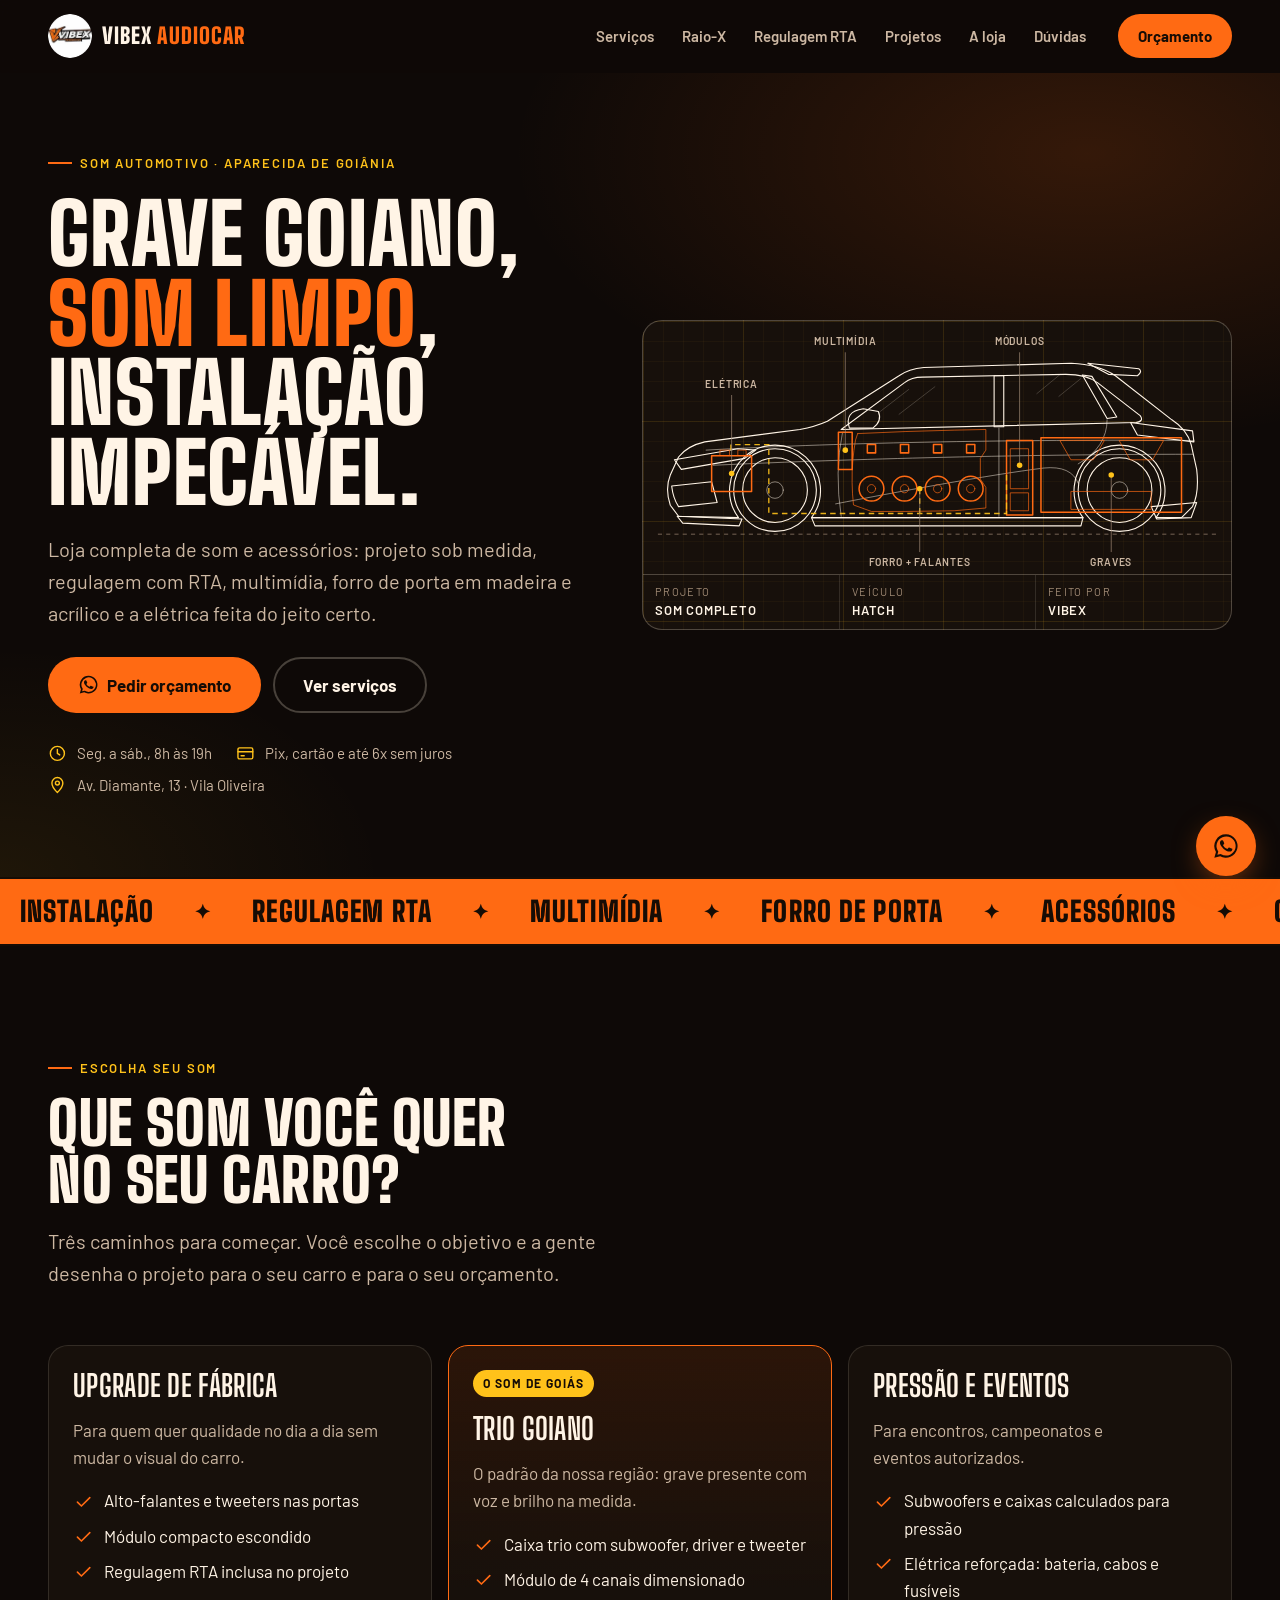
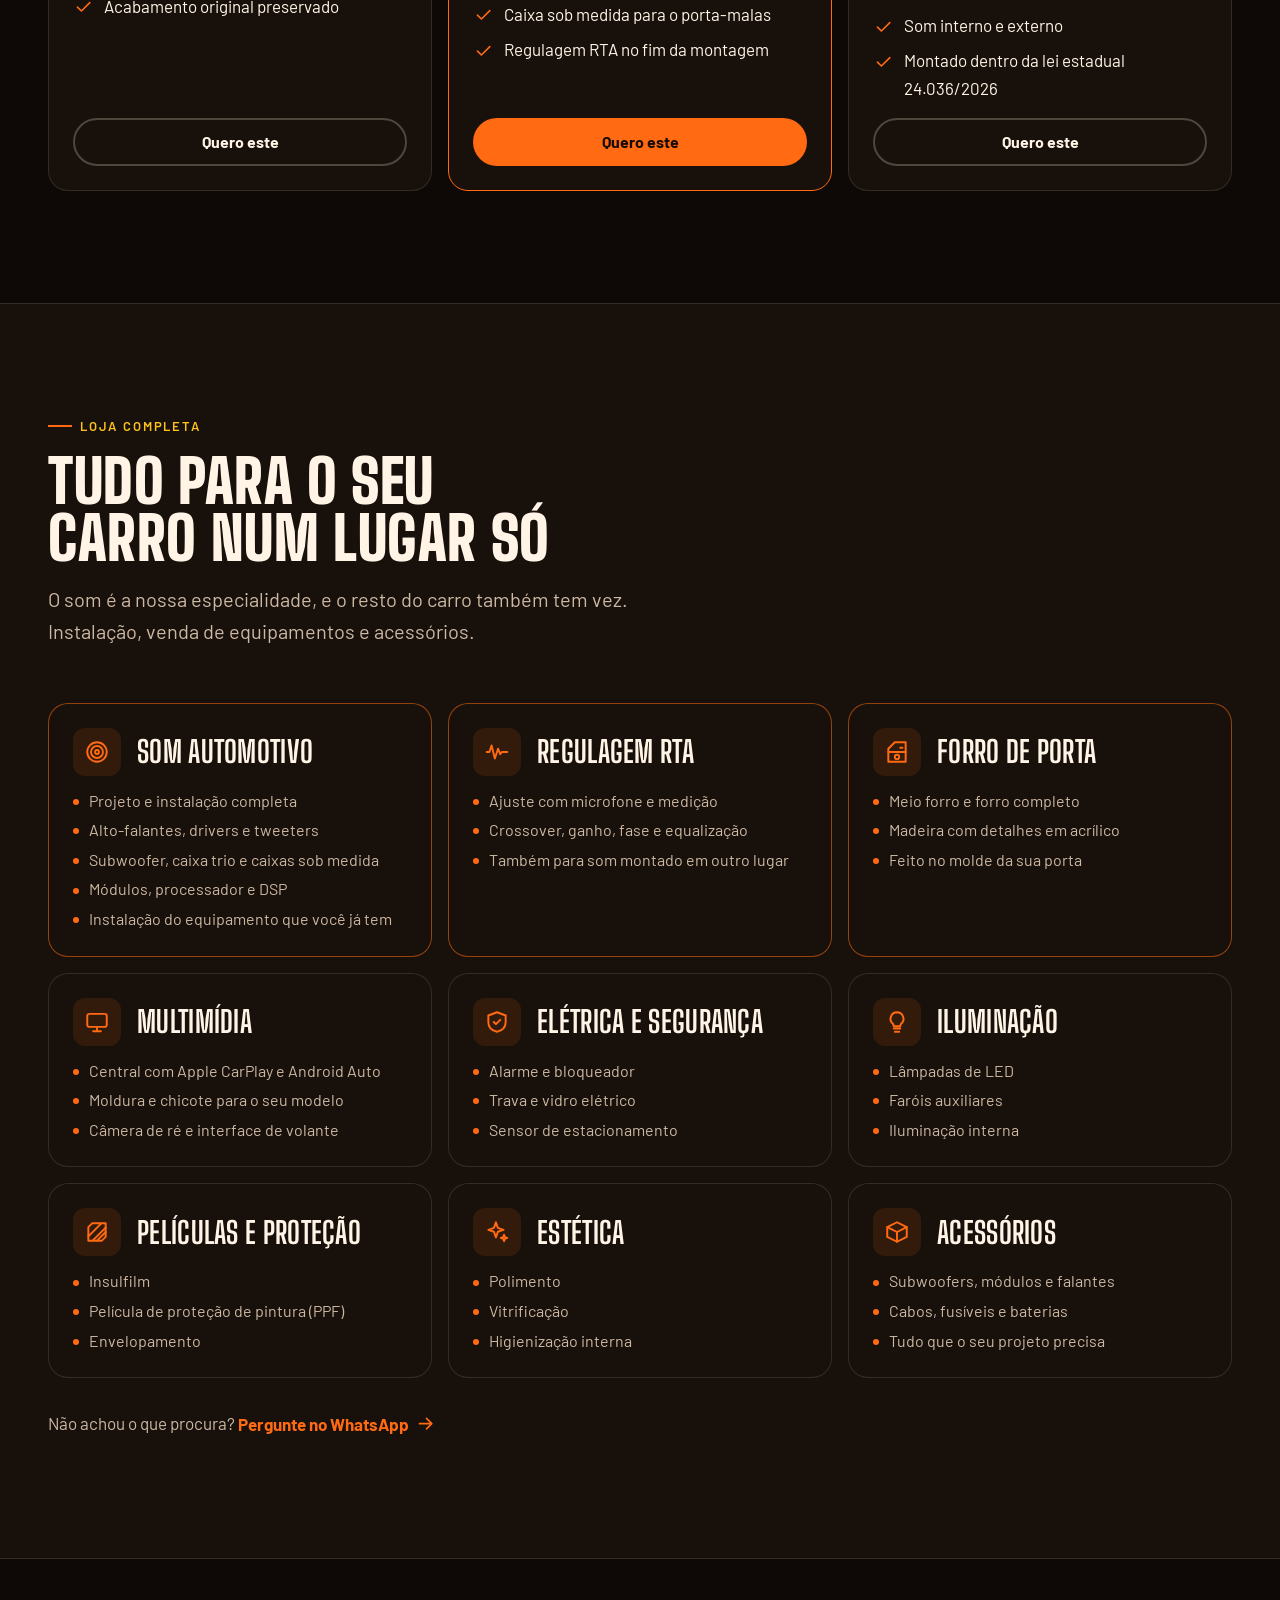
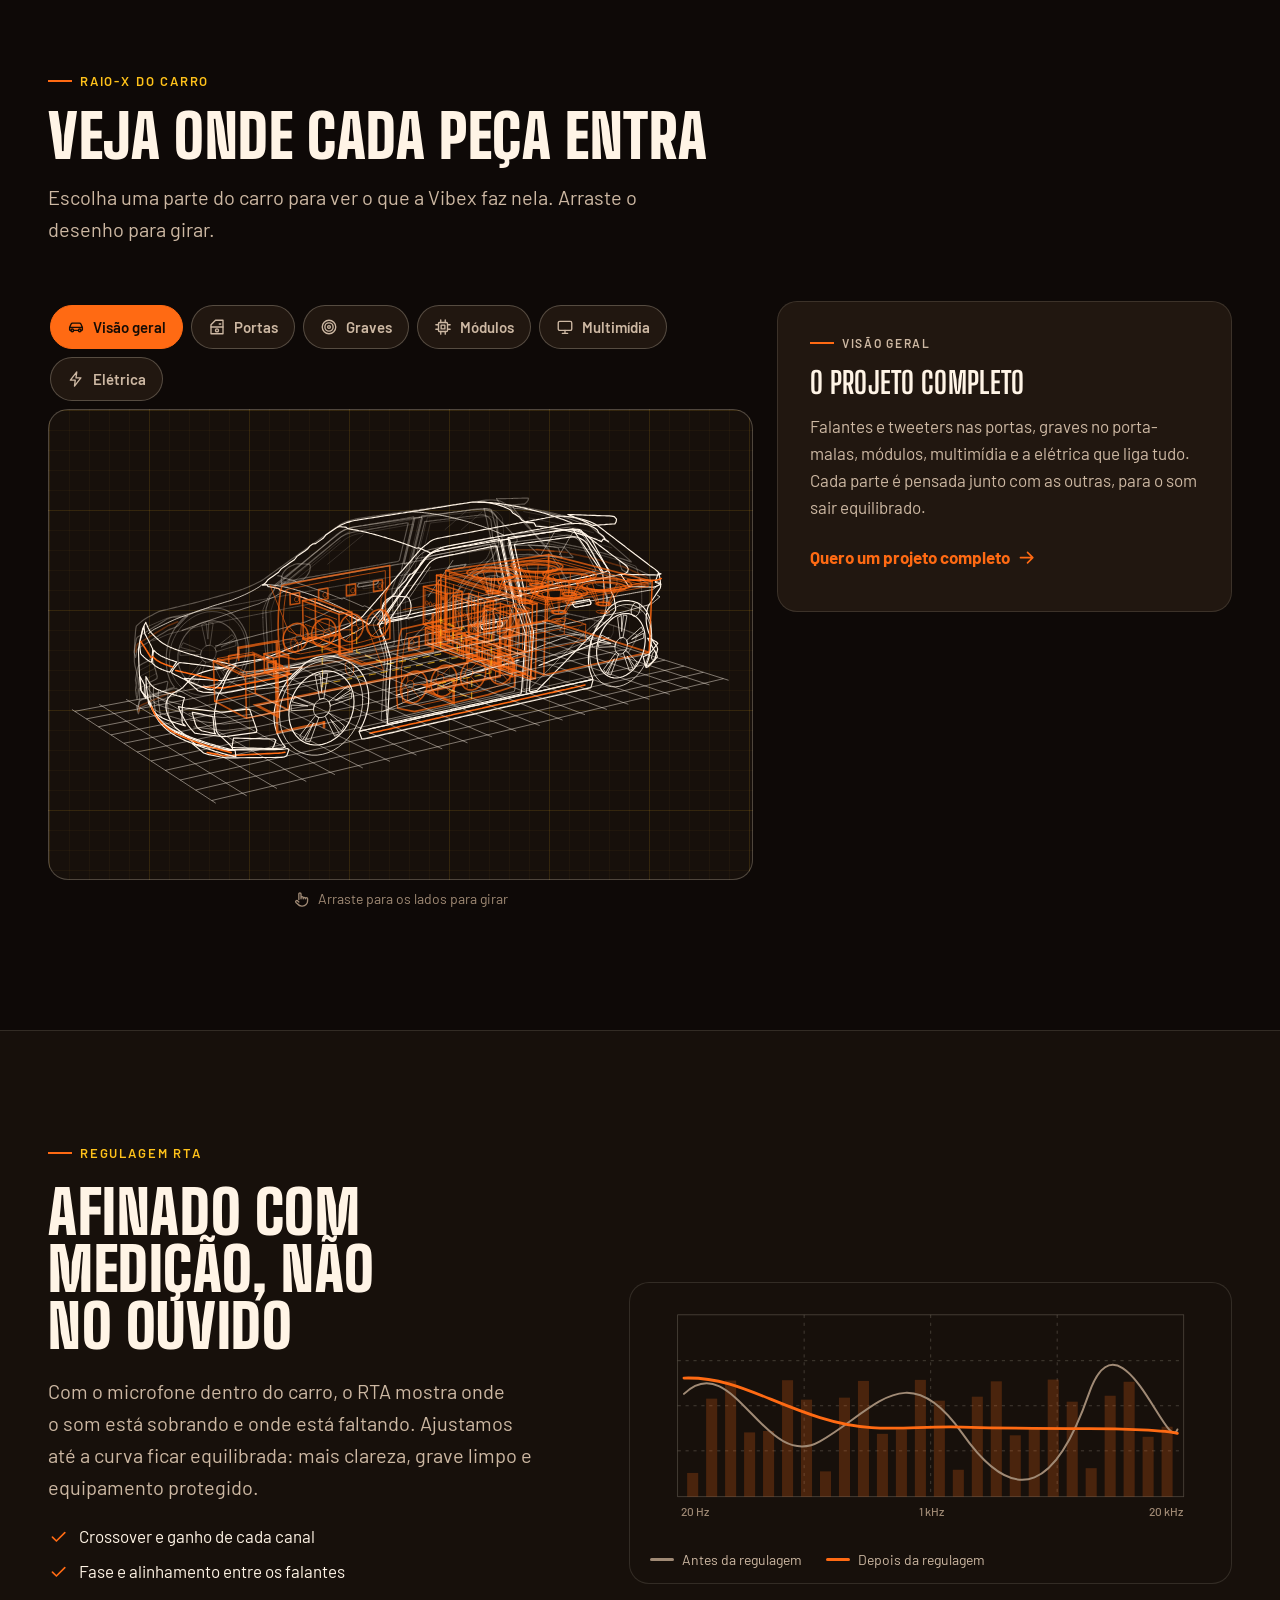
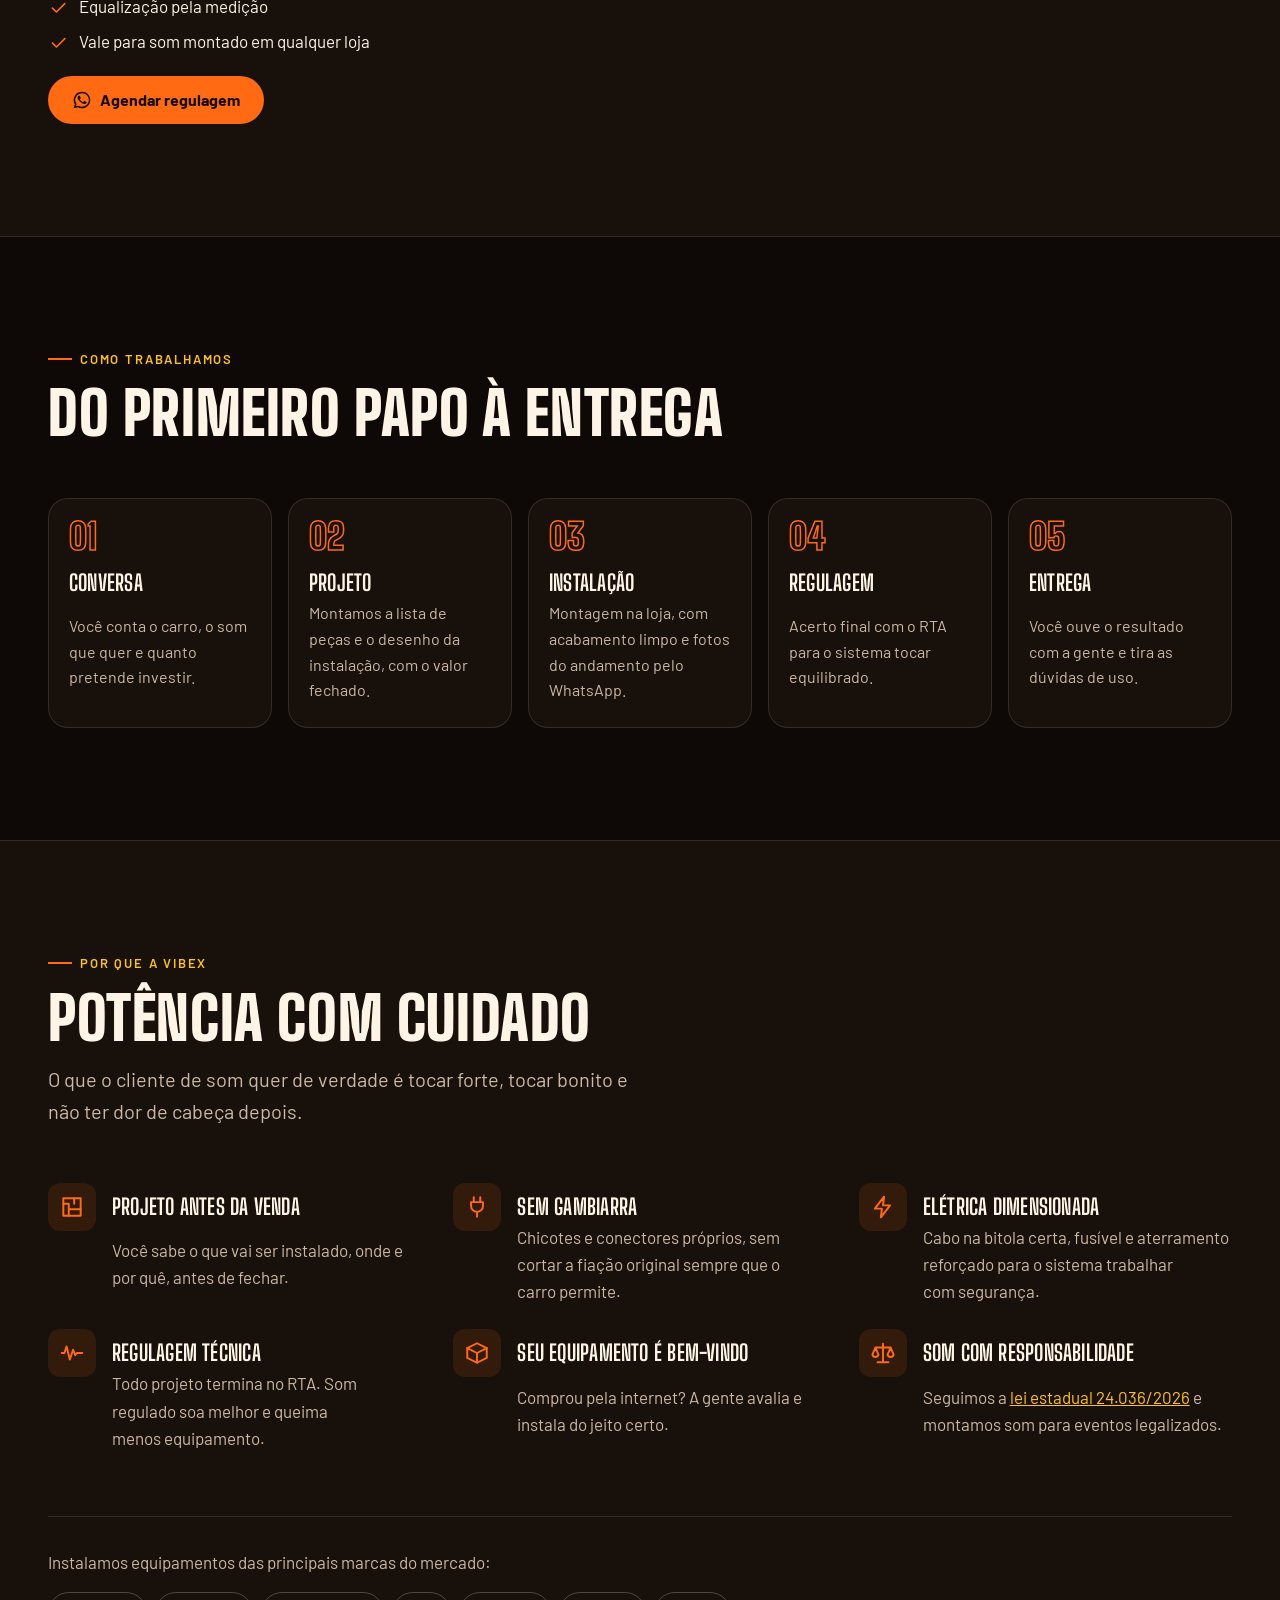
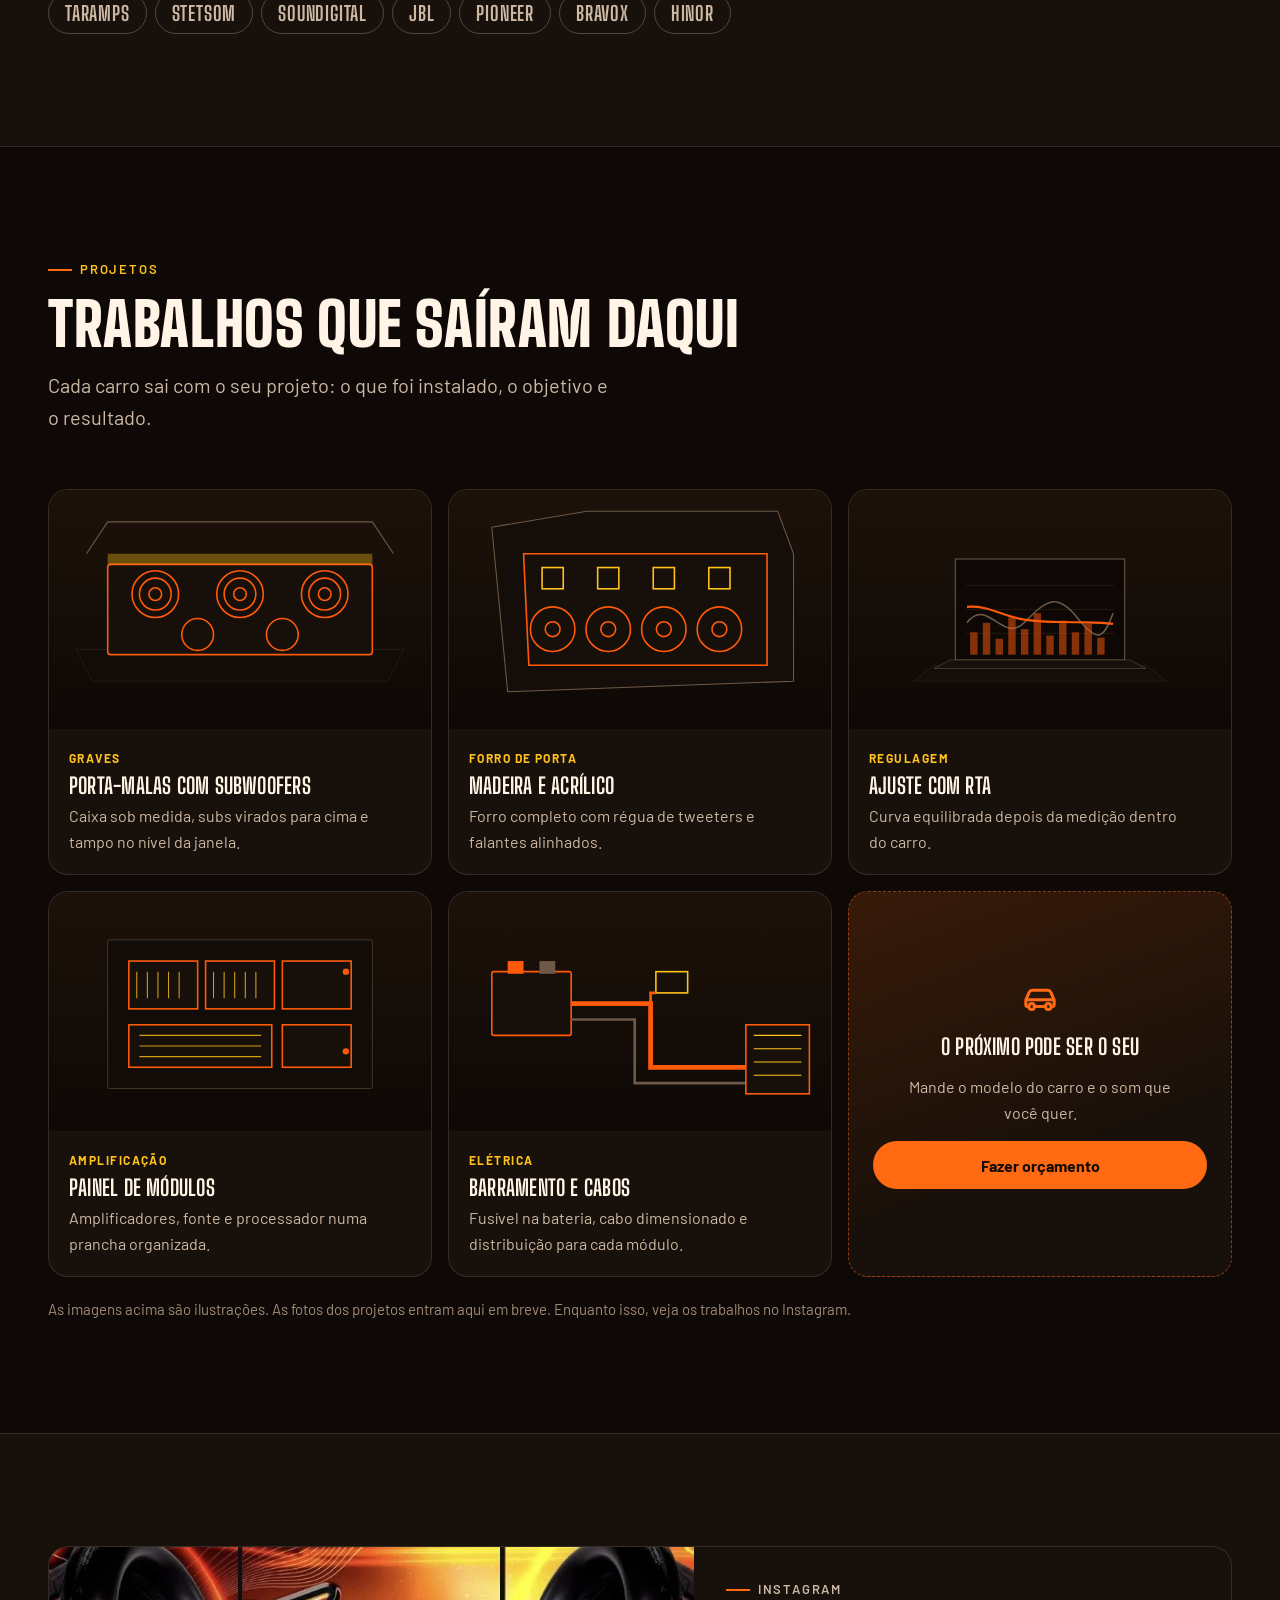
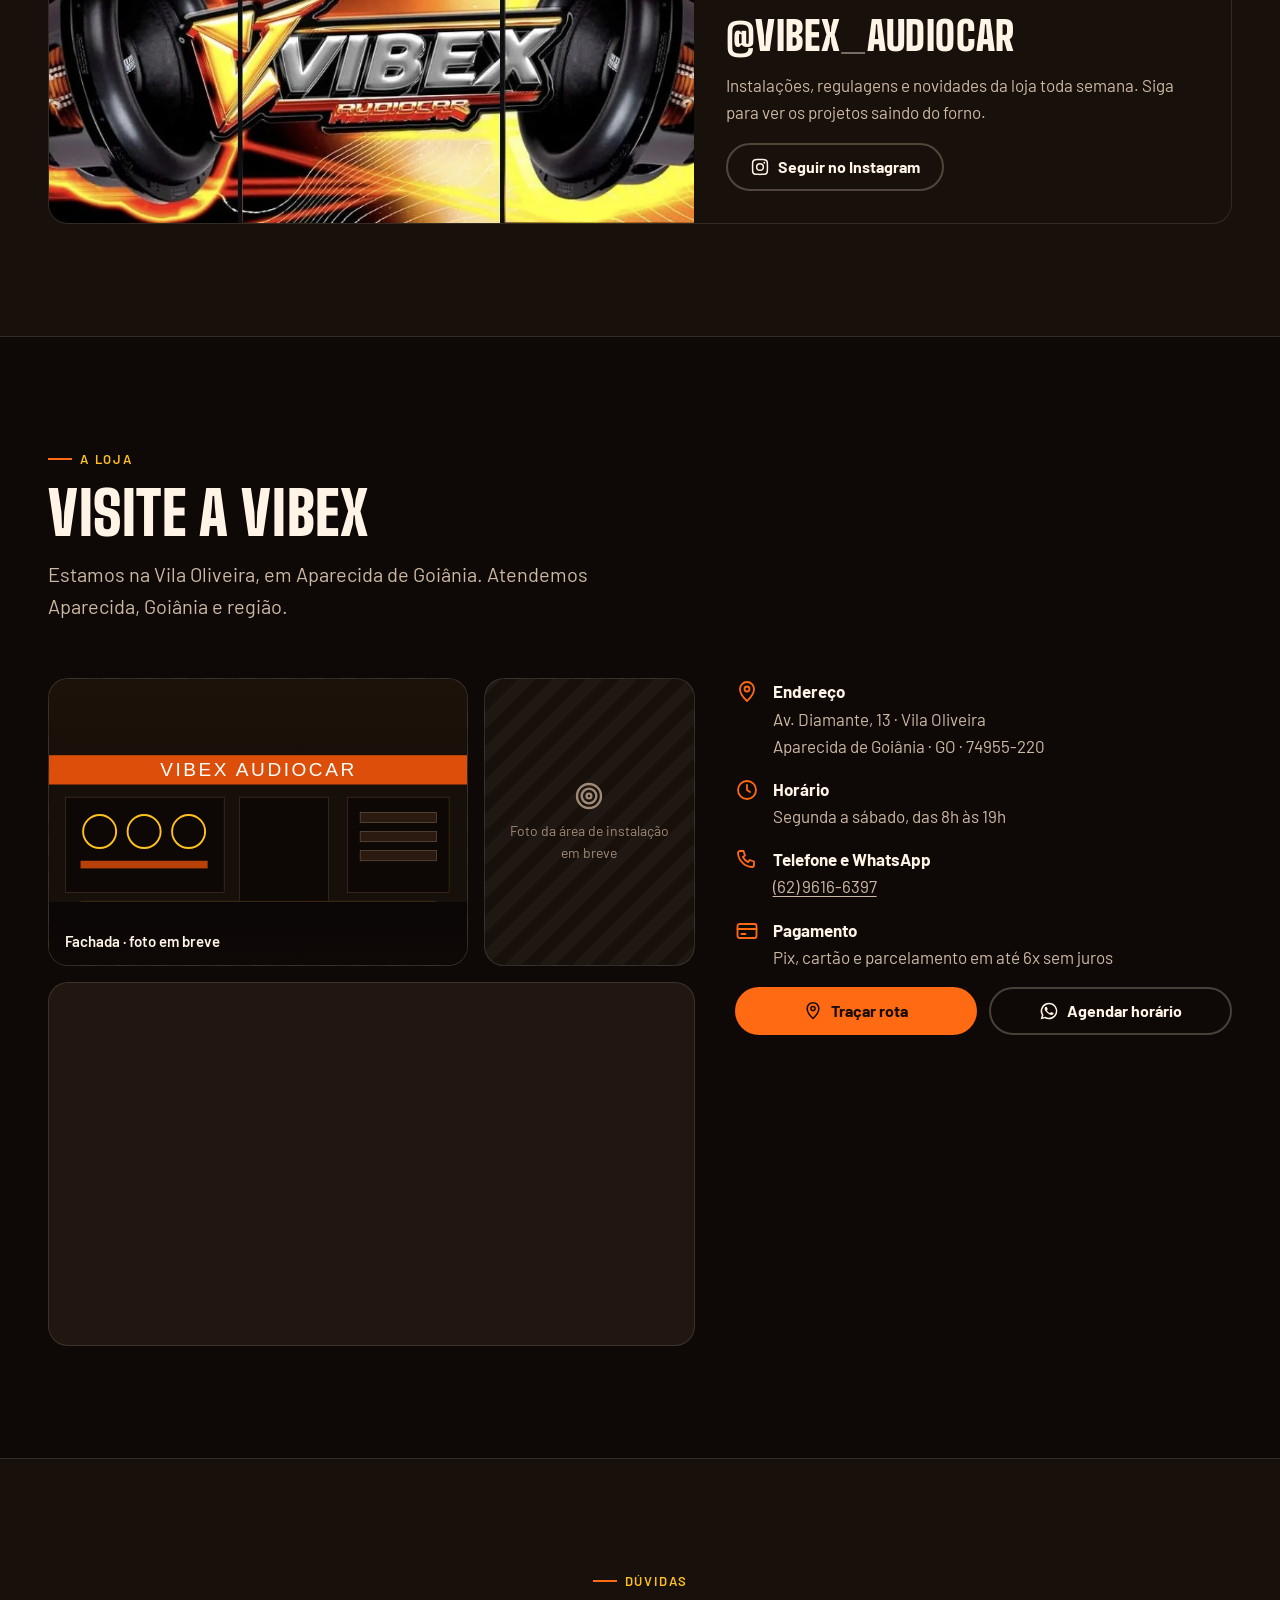
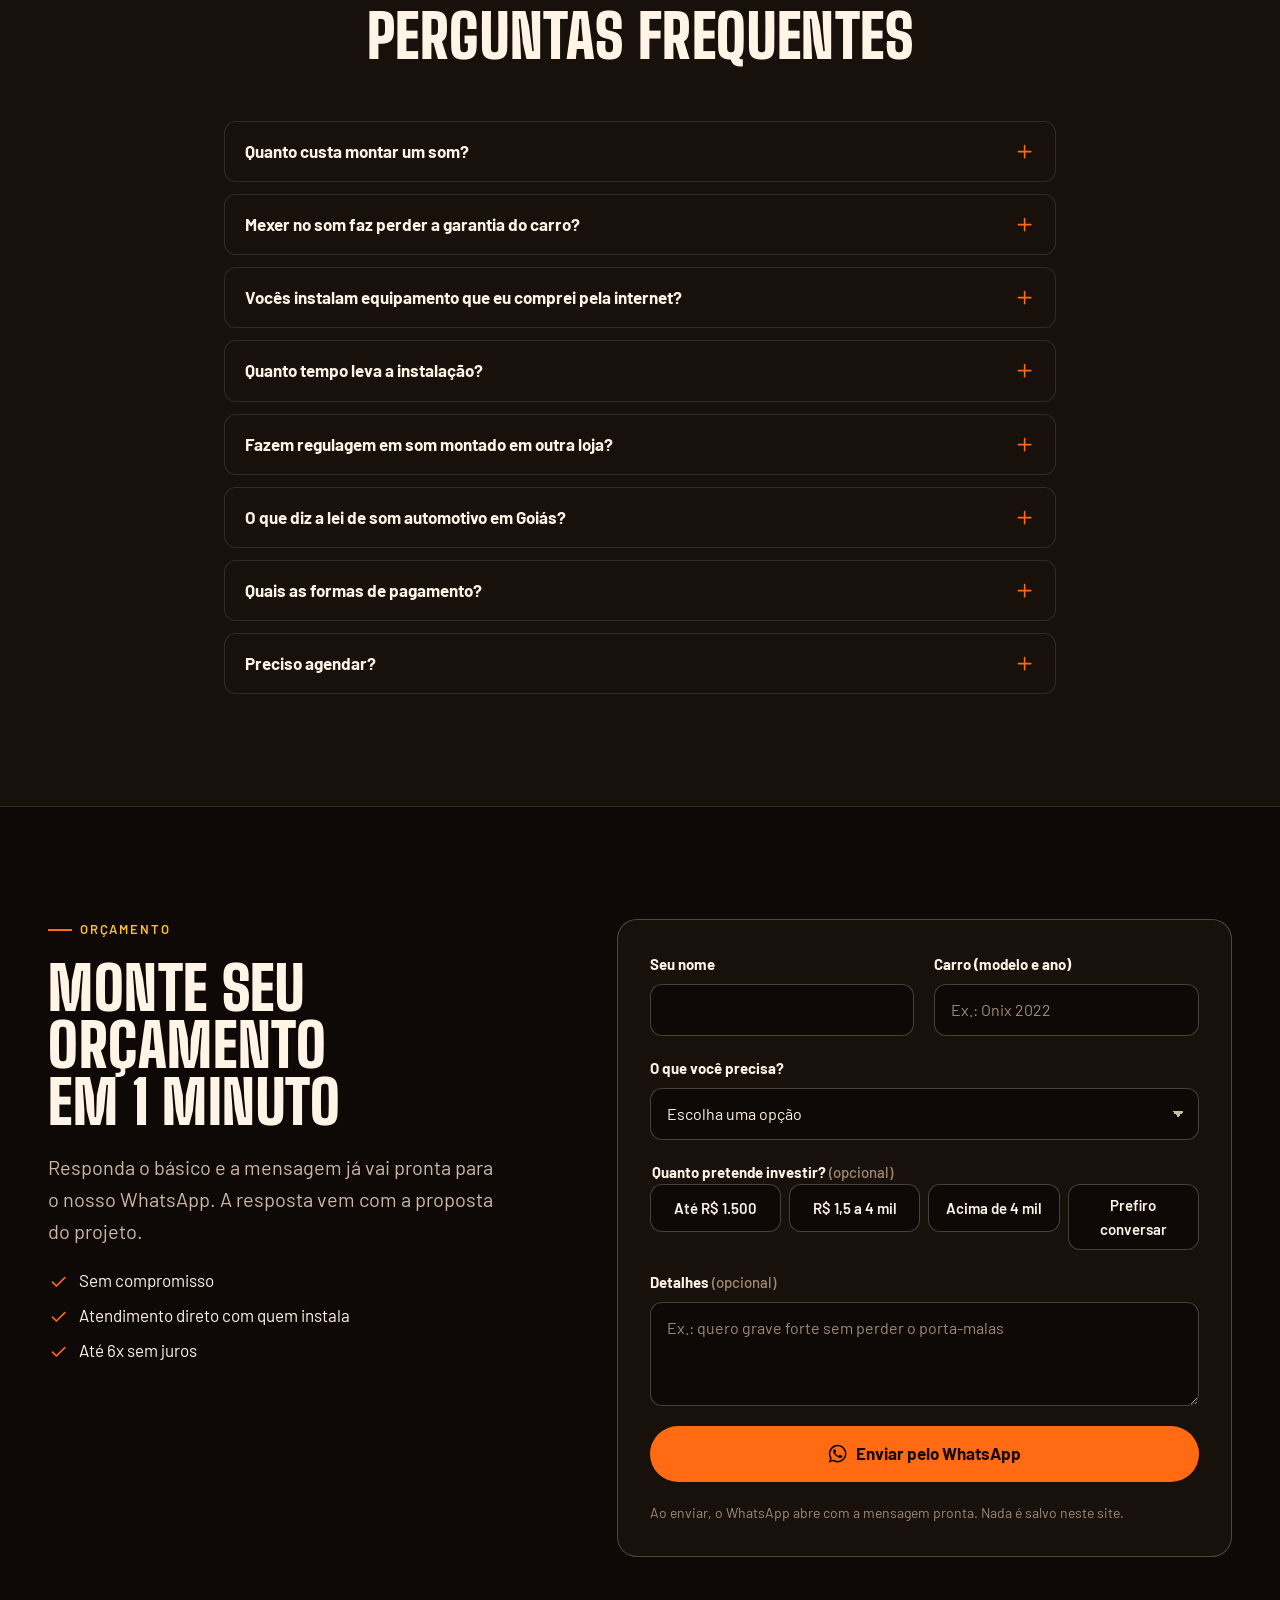
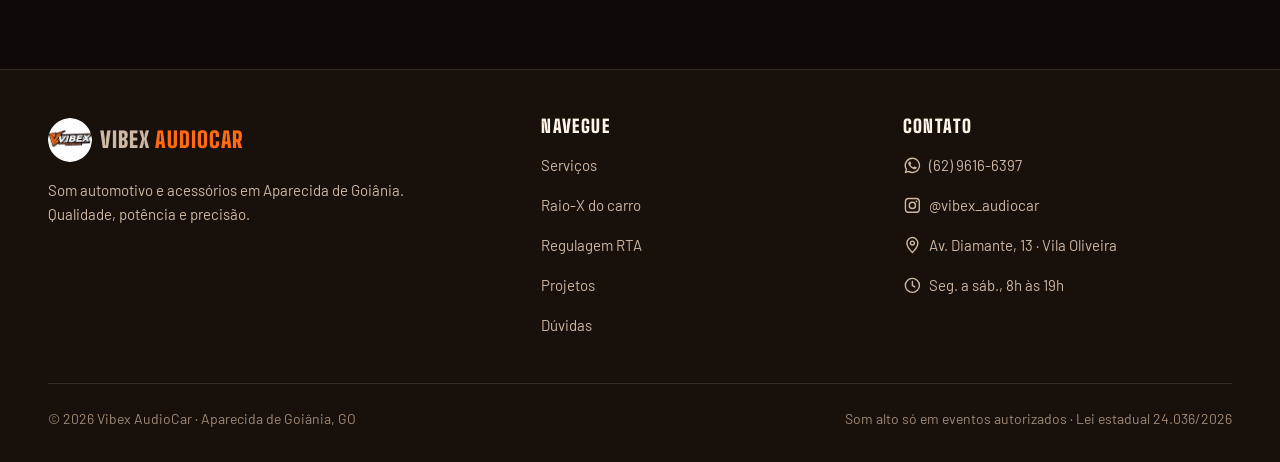
==== commit 56966c3e: "Versão 2.0: site reformulado a partir do estudo de mercado - Hero com desenho técnico do carro e CTA" ====
--- a/index.html
+++ b/index.html
@@ -1,128 +1,768 @@
 <!DOCTYPE html>
-<html lang="pt-BR"><head><meta charset="UTF-8">
+<html lang="pt-BR">
+<head>
+<meta charset="UTF-8">
 <meta name="viewport" content="width=device-width, initial-scale=1, viewport-fit=cover">
-<title>Vibex AudioCar · Som automotivo em Aparecida de Goiânia</title>
-<meta name="description" content="Instalação, dimensionamento de grave, módulos, multimídia e regulagem RTA de som automotivo em Aparecida de Goiânia. Veja o projeto em 3D e fale no WhatsApp.">
-<meta name="theme-color" content="#110B07">
-<meta property="og:title" content="Vibex AudioCar · Som automotivo">
-<meta property="og:description" content="Projeto de som feito sob medida: grave calculado, elétrica segura e regulagem com medição.">
+<title>Som automotivo em Aparecida de Goiânia | Vibex AudioCar</title>
+<meta name="description" content="Loja completa de som automotivo e acessórios em Aparecida de Goiânia: projeto sob medida, caixa trio, regulagem RTA, forro de porta em madeira e acrílico, multimídia CarPlay e Android Auto. Orçamento pelo WhatsApp.">
+<link rel="canonical" href="https://hyratecnologia.github.io/vibex-audiocar/">
+<meta name="theme-color" content="#0E0907">
+<meta name="color-scheme" content="dark">
+
 <meta property="og:type" content="website">
-<link rel="preconnect" href="https://fonts.googleapis.com"><link rel="preconnect" href="https://fonts.gstatic.com" crossorigin>
-<link href="https://fonts.googleapis.com/css2?family=Big+Shoulders+Display:wght@700;900&family=Barlow:ital,wght@0,400;0,600&display=swap" rel="stylesheet">
-<link rel="icon" href="img/favicon.svg" type="image/svg+xml">
+<meta property="og:locale" content="pt_BR">
+<meta property="og:site_name" content="Vibex AudioCar">
+<meta property="og:title" content="Vibex AudioCar · Som automotivo em Aparecida de Goiânia">
+<meta property="og:description" content="Grave goiano, som limpo e instalação impecável. Projeto sob medida, regulagem RTA, multimídia e forro de porta.">
+<meta property="og:url" content="https://hyratecnologia.github.io/vibex-audiocar/">
+<meta property="og:image" content="https://hyratecnologia.github.io/vibex-audiocar/img/og-vibex.jpg">
+<meta property="og:image:width" content="1200">
+<meta property="og:image:height" content="630">
+<meta name="twitter:card" content="summary_large_image">
+
+<link rel="icon" href="img/favicon-32.png" sizes="32x32" type="image/png">
+<link rel="apple-touch-icon" href="img/apple-touch-icon.png">
+<link rel="manifest" href="site.webmanifest">
+
+<link rel="preconnect" href="https://fonts.googleapis.com">
+<link rel="preconnect" href="https://fonts.gstatic.com" crossorigin>
+<link rel="stylesheet" href="https://fonts.googleapis.com/css2?family=Barlow:wght@400;500;600;700&family=Big+Shoulders+Display:wght@700;900&display=swap">
 <link rel="stylesheet" href="css/style.css">
+
+<script type="application/ld+json">
+{
+  "@context": "https://schema.org",
+  "@type": "AutomotiveBusiness",
+  "name": "Vibex AudioCar",
+  "description": "Loja de som automotivo e acessórios: instalação, regulagem RTA, multimídia, forro de porta e projetos sob medida.",
+  "url": "https://hyratecnologia.github.io/vibex-audiocar/",
+  "logo": "https://hyratecnologia.github.io/vibex-audiocar/img/logo-vibex-192.png",
+  "image": "https://hyratecnologia.github.io/vibex-audiocar/img/og-vibex.jpg",
+  "telephone": "+55-62-9616-6397",
+  "address": {
+    "@type": "PostalAddress",
+    "streetAddress": "Av. Diamante, 13 - Vila Oliveira",
+    "addressLocality": "Aparecida de Goiânia",
+    "addressRegion": "GO",
+    "postalCode": "74955-220",
+    "addressCountry": "BR"
+  },
+  "areaServed": ["Aparecida de Goiânia", "Goiânia"],
+  "openingHoursSpecification": [{
+    "@type": "OpeningHoursSpecification",
+    "dayOfWeek": ["Monday", "Tuesday", "Wednesday", "Thursday", "Friday", "Saturday"],
+    "opens": "08:00",
+    "closes": "19:00"
+  }],
+  "paymentAccepted": "Pix, cartão de crédito, cartão de débito",
+  "sameAs": ["https://instagram.com/vibex_audiocar"]
+}
+</script>
+<script>document.documentElement.classList.add('js');</script>
 </head>
-<body id="topo">
-<div class="wm" aria-hidden="true"></div>
-<div class="scene">
- <div class="stripes l" aria-hidden="true"><i></i><i></i><i></i></div>
- <div class="stripes r" aria-hidden="true"><i></i><i></i><i></i></div>
- <div class="hud">
-  <a class="brandmark" href="#" aria-label="Vibex AudioCar">
-   <svg class="vmark" viewBox="0 0 120 96" aria-hidden="true">
-    <defs><linearGradient id="vg" x1="0" y1="0" x2="0" y2="1">
-     <stop offset="0" stop-color="#FFC21A"/><stop offset=".55" stop-color="#FF7A00"/><stop offset="1" stop-color="#E23A00"/>
-    </linearGradient></defs>
-    <path d="M4 6 H40 L62 62 L84 6 H116 L74 92 H44 Z" fill="url(#vg)" stroke="#1a0f08" stroke-width="5" stroke-linejoin="round"/>
-    <path d="M40 6 L30 40 L52 34 L38 74 L70 28 L48 34 L58 6 Z" fill="#FFD24A" stroke="#1a0f08" stroke-width="4" stroke-linejoin="round"/>
-   </svg>
-   <span class="wordmark">
-    <b>VIBEX</b>
-    <i>AUDIOCAR</i>
-   </span>
-  </a>
- </div>
- <svg id="view" role="img" aria-label="Modelo 3D do carro com o sistema de som"></svg>
- <div class="rta" id="rta" aria-hidden="true">
-  <svg viewBox="0 0 720 300">
-   <rect x="40" y="20" width="640" height="230" fill="none" stroke="var(--dim)" stroke-width="1"/>
-   <path d="M40 78 H680 M40 135 H680 M40 192 H680 M200 20 V250 M360 20 V250 M520 20 V250" stroke="var(--dim)" stroke-width=".6" stroke-dasharray="4 5" fill="none"/>
-   <g class="bars"></g>
-   <path class="curve-before" d="M48 120 C110 60 150 220 220 180 S330 70 400 170 S520 235 560 120 S660 200 672 165" fill="none" stroke="var(--mut)" stroke-width="1.6" opacity=".5"/>
-   <path class="curve-after" d="M48 100 C110 98 150 128 220 150 S330 160 400 162 S520 164 560 164 S660 166 672 170" fill="none" stroke="var(--org)" stroke-width="2.6" stroke-linecap="round"/>
-   <text x="48" y="272" fill="var(--mut)" font-size="12">20 Hz</text>
-   <text x="640" y="272" fill="var(--mut)" font-size="12">20 kHz</text>
-   <text x="48" y="44" fill="var(--yel)" font-size="13" font-style="italic">curva depois da regulagem</text>
-  </svg>
- </div>
- <div class="caption" id="cap"></div>
- <div class="ticks" id="ticks"></div>
+<body>
+<a class="skip-link" href="#conteudo">Pular para o conteúdo</a>
+
+<!-- ícones -->
+<svg width="0" height="0" style="position:absolute" aria-hidden="true" focusable="false"><defs>
+<symbol id="i-zap" viewBox="0 0 24 24"><path d="M12 2a10 10 0 0 0-8.6 15.1L2 22l5-1.3A10 10 0 1 0 12 2Zm0 18.2a8.2 8.2 0 0 1-4.2-1.2l-.3-.2-2.9.8.8-2.8-.2-.3A8.2 8.2 0 1 1 12 20.2Zm4.6-6c-.3-.1-1.6-.8-1.8-.9s-.4-.1-.6.1-.7.9-.8 1-.3.2-.5 0a6.6 6.6 0 0 1-2-1.2 7.3 7.3 0 0 1-1.3-1.7c-.2-.3 0-.4.1-.6l.4-.5a2 2 0 0 0 .3-.4.5.5 0 0 0 0-.5c0-.2-.6-1.5-.9-2s-.4-.5-.6-.5h-.5a1 1 0 0 0-.7.3 2.9 2.9 0 0 0-.9 2.2 5.1 5.1 0 0 0 1 2.6 11.4 11.4 0 0 0 4.4 3.9 8.4 8.4 0 0 0 3 .8 2.6 2.6 0 0 0 1.8-.8 2.2 2.2 0 0 0 .5-1.5c0-.2-.2-.3-.4-.4Z"/></symbol>
+<symbol id="i-ig" viewBox="0 0 24 24"><path d="M12 2.2c3.2 0 3.6 0 4.9.1a6.6 6.6 0 0 1 2.2.4 4.5 4.5 0 0 1 2.2 2.2 6.6 6.6 0 0 1 .4 2.2c.1 1.3.1 1.7.1 4.9s0 3.6-.1 4.9a6.6 6.6 0 0 1-.4 2.2 4.5 4.5 0 0 1-2.2 2.2 6.6 6.6 0 0 1-2.2.4c-1.3.1-1.7.1-4.9.1s-3.6 0-4.9-.1a6.6 6.6 0 0 1-2.2-.4 4.5 4.5 0 0 1-2.2-2.2 6.6 6.6 0 0 1-.4-2.2C2.2 15.6 2.2 15.2 2.2 12s0-3.6.1-4.9a6.6 6.6 0 0 1 .4-2.2 4.5 4.5 0 0 1 2.2-2.2 6.6 6.6 0 0 1 2.2-.4c1.3-.1 1.7-.1 4.9-.1Zm0 1.8c-3.1 0-3.5 0-4.8.1a4.8 4.8 0 0 0-1.6.3 2.7 2.7 0 0 0-1.2 1.2 4.8 4.8 0 0 0-.3 1.6c-.1 1.3-.1 1.7-.1 4.8s0 3.5.1 4.8a4.8 4.8 0 0 0 .3 1.6 2.7 2.7 0 0 0 1.2 1.2 4.8 4.8 0 0 0 1.6.3c1.3.1 1.7.1 4.8.1s3.5 0 4.8-.1a4.8 4.8 0 0 0 1.6-.3 2.7 2.7 0 0 0 1.2-1.2 4.8 4.8 0 0 0 .3-1.6c.1-1.3.1-1.7.1-4.8s0-3.5-.1-4.8a4.8 4.8 0 0 0-.3-1.6 2.7 2.7 0 0 0-1.2-1.2 4.8 4.8 0 0 0-1.6-.3c-1.3-.1-1.7-.1-4.8-.1Zm0 3.1A4.9 4.9 0 1 1 7.1 12 4.9 4.9 0 0 1 12 7.1Zm0 8A3.1 3.1 0 1 0 8.9 12 3.1 3.1 0 0 0 12 15.1Zm6.3-8.2a1.1 1.1 0 1 1-1.1-1.1 1.1 1.1 0 0 1 1.1 1.1Z"/></symbol>
+<symbol id="i-map" viewBox="0 0 24 24"><path d="M12 21s-7-6.3-7-12a7 7 0 0 1 14 0c0 5.7-7 12-7 12Z"/><circle cx="12" cy="9" r="2.5"/></symbol>
+<symbol id="i-phone" viewBox="0 0 24 24"><path d="M5 3h3.5l1.5 4.5-2.2 1.4a12 12 0 0 0 5.3 5.3l1.4-2.2L19 13.5V17a2 2 0 0 1-2 2A15 15 0 0 1 3 5a2 2 0 0 1 2-2Z"/></symbol>
+<symbol id="i-clock" viewBox="0 0 24 24"><circle cx="12" cy="12" r="9"/><path d="M12 7v5l3 2"/></symbol>
+<symbol id="i-card" viewBox="0 0 24 24"><rect x="2.5" y="5" width="19" height="14" rx="2"/><path d="M2.5 10h19M6.5 15h4"/></symbol>
+<symbol id="i-menu" viewBox="0 0 24 24"><path d="M4 7h16M4 12h16M4 17h16"/></symbol>
+<symbol id="i-close" viewBox="0 0 24 24"><path d="M6 6l12 12M18 6 6 18"/></symbol>
+<symbol id="i-check" viewBox="0 0 24 24"><path d="M5 12.5l4.5 4.5L19 7.5"/></symbol>
+<symbol id="i-arrow" viewBox="0 0 24 24"><path d="M5 12h14M13 6l6 6-6 6"/></symbol>
+<symbol id="i-plus" viewBox="0 0 24 24"><path d="M12 5v14M5 12h14"/></symbol>
+<symbol id="i-hand" viewBox="0 0 24 24"><path d="M8 13V5.5a1.5 1.5 0 0 1 3 0V12M11 11.5v-1a1.5 1.5 0 0 1 3 0V12M14 11.5a1.5 1.5 0 0 1 3 0V12M17 12a1.5 1.5 0 0 1 3 0v3a7 7 0 0 1-7 7h-1a7 7 0 0 1-5.6-2.8L4 17a1.6 1.6 0 0 1 2.5-2L8 16.5"/></symbol>
+<symbol id="i-speaker" viewBox="0 0 24 24"><rect x="5" y="2.5" width="14" height="19" rx="2.5"/><circle cx="12" cy="14.5" r="4"/><circle cx="12" cy="14.5" r="1"/><circle cx="12" cy="6.5" r="1.3"/></symbol>
+<symbol id="i-sub" viewBox="0 0 24 24"><circle cx="12" cy="12" r="9"/><circle cx="12" cy="12" r="5.5"/><circle cx="12" cy="12" r="1.8"/></symbol>
+<symbol id="i-wave" viewBox="0 0 24 24"><path d="M2.5 12h2.5l2-6 3 12 3-9 2 5 1.5-2h5"/></symbol>
+<symbol id="i-door" viewBox="0 0 24 24"><path d="M4 21V9l6-6h10v18Z"/><path d="M4 12h16"/><circle cx="12" cy="16.5" r="2"/><path d="M15 8h2"/></symbol>
+<symbol id="i-screen" viewBox="0 0 24 24"><rect x="3" y="4.5" width="18" height="12" rx="2"/><path d="M8.5 20.5h7M12 16.5v4"/></symbol>
+<symbol id="i-shield" viewBox="0 0 24 24"><path d="M12 3l8 3v6c0 4.8-3.4 8-8 9-4.6-1-8-4.2-8-9V6Z"/><path d="M9 12l2 2 4-4"/></symbol>
+<symbol id="i-bulb" viewBox="0 0 24 24"><path d="M9 18h6M10 21h4M12 3a6 6 0 0 0-3.8 10.6c.6.6.8 1.3.8 2.4h6c0-1.1.2-1.8.8-2.4A6 6 0 0 0 12 3Z"/></symbol>
+<symbol id="i-film" viewBox="0 0 24 24"><path d="M4 7.5 7.5 4H20v12.5L16.5 20H4Z"/><path d="M8 20 20 8M4 16 16 4M12 20l8-8"/></symbol>
+<symbol id="i-sparkle" viewBox="0 0 24 24"><path d="M11 3l1.8 5.2L18 10l-5.2 1.8L11 17l-1.8-5.2L4 10l5.2-1.8ZM18.5 14.5l.8 2.2 2.2.8-2.2.8-.8 2.2-.8-2.2-2.2-.8 2.2-.8Z"/></symbol>
+<symbol id="i-box" viewBox="0 0 24 24"><path d="M3 7.5 12 3l9 4.5v9L12 21l-9-4.5Z"/><path d="M3 7.5 12 12l9-4.5M12 12v9"/></symbol>
+<symbol id="i-bolt" viewBox="0 0 24 24"><path d="M13 2.5 4.5 13.5H11l-1 8 8.5-11H12Z"/></symbol>
+<symbol id="i-plan" viewBox="0 0 24 24"><path d="M4 4h16v16H4Z"/><path d="M4 9h5v11M9 14h11M14 4v5"/></symbol>
+<symbol id="i-plug" viewBox="0 0 24 24"><path d="M9 3v4.5M15 3v4.5M6.5 7.5h11v3.5a5.5 5.5 0 0 1-11 0ZM12 16.5V21"/></symbol>
+<symbol id="i-law" viewBox="0 0 24 24"><path d="M12 3.5v17M7 20.5h10M5 7h14M5 7l-2.8 6.5a2.9 2.9 0 0 0 5.6 0ZM19 7l-2.8 6.5a2.9 2.9 0 0 0 5.6 0Z"/></symbol>
+<symbol id="i-chip" viewBox="0 0 24 24"><rect x="6" y="6" width="12" height="12" rx="1.5"/><path d="M9 2.5v3.5M15 2.5v3.5M9 18v3.5M15 18v3.5M2.5 9H6M2.5 15H6M18 9h3.5M18 15h3.5"/><rect x="9.5" y="9.5" width="5" height="5"/></symbol>
+<symbol id="i-car" viewBox="0 0 24 24"><path d="M3.5 15.5v-3l2-4.5a2 2 0 0 1 1.8-1.2h9.4a2 2 0 0 1 1.8 1.2l2 4.5v3a1 1 0 0 1-1 1h-1M5.5 16.5h-1a1 1 0 0 1-1-1M8.5 16.5h7M3.5 12.5h17"/><circle cx="7" cy="16.5" r="1.8"/><circle cx="17" cy="16.5" r="1.8"/></symbol>
+</defs></svg>
+
+<header class="site-header" id="topo">
+  <div class="container header-inner">
+    <a class="brand" href="#inicio" aria-label="Vibex AudioCar, voltar ao início">
+      <picture>
+        <source srcset="img/logo-vibex-96.webp 1x, img/logo-vibex-192.webp 2x" type="image/webp">
+        <img src="img/logo-vibex-192.png" width="44" height="44" alt="">
+      </picture>
+      <span class="brand-name">Vibex <span>AudioCar</span></span>
+    </a>
+    <nav class="nav" id="menu" aria-label="Principal">
+      <ul>
+        <li><a href="#servicos">Serviços</a></li>
+        <li><a href="#raio-x">Raio-X</a></li>
+        <li><a href="#rta">Regulagem RTA</a></li>
+        <li><a href="#projetos">Projetos</a></li>
+        <li><a href="#loja">A loja</a></li>
+        <li><a href="#duvidas">Dúvidas</a></li>
+        <li class="nav-cta"><a class="btn btn-primary" href="#orcamento">Fazer orçamento</a></li>
+      </ul>
+    </nav>
+    <a class="btn btn-primary btn-sm header-cta" href="#orcamento">Orçamento</a>
+    <button class="menu-toggle" type="button" aria-expanded="false" aria-controls="menu">
+      <svg class="icon" data-icon="open" aria-hidden="true"><use href="#i-menu"/></svg>
+      <svg class="icon" data-icon="close" aria-hidden="true"><use href="#i-close"/></svg>
+      <span class="visually-hidden">Menu</span>
+    </button>
+  </div>
+</header>
+
+<main id="conteudo">
+
+<!-- 1. HERO -->
+<section class="hero" id="inicio" aria-labelledby="hero-title">
+  <div class="container hero-grid">
+    <div class="hero-copy">
+      <p class="eyebrow">Som automotivo · Aparecida de Goiânia</p>
+      <h1 id="hero-title">Grave goiano, <span class="hl">som limpo</span>, instalação impecável.</h1>
+      <p class="lead">Loja completa de som e acessórios: projeto sob medida, regulagem com RTA, multimídia, forro de porta em madeira e acrílico e a elétrica feita do jeito certo.</p>
+      <div class="hero-actions">
+        <a class="btn btn-primary btn-lg" href="https://wa.me/556296166397" data-wa="Olá, Vibex! Vim pelo site e quero fazer um orçamento." target="_blank" rel="noopener">
+          <svg class="icon icon--fill" aria-hidden="true"><use href="#i-zap"/></svg>Pedir orçamento
+        </a>
+        <a class="btn btn-ghost btn-lg" href="#servicos">Ver serviços</a>
+      </div>
+      <ul class="hero-facts">
+        <li><svg class="icon" aria-hidden="true"><use href="#i-clock"/></svg>Seg. a sáb., 8h às 19h</li>
+        <li><svg class="icon" aria-hidden="true"><use href="#i-card"/></svg>Pix, cartão e até 6x sem juros</li>
+        <li><svg class="icon" aria-hidden="true"><use href="#i-map"/></svg>Av. Diamante, 13 · Vila Oliveira</li>
+      </ul>
+    </div>
+
+    <figure class="blueprint">
+      <svg viewBox="80 70 830 350" role="img" aria-labelledby="bp-desc">
+        <desc id="bp-desc">Desenho técnico de um hatch com o projeto de som: forro e falantes nas portas, subwoofers no porta-malas, módulos, multimídia e elétrica.</desc>
+        <path class="bp-ground" d="M90 362 H900"/>
+        <g class="bp-car">
+          <path class="bp-draw" pathLength="1" d="M120 336 L108 320 Q100 296 108 276 L120 250 Q132 234 158 228 L296 210 Q318 206 336 198 L440 132 Q454 122 476 120 L690 114 Q730 116 754 132 L836 196 Q858 210 864 232 L872 268 Q876 302 866 322 L850 338 L813 338 A66 66 0 1 0 707 338 L313 338 A66 66 0 1 0 207 338 Z"/>
+          <path class="bp-draw" pathLength="1" d="M356 210 L448 142 Q458 134 474 134 L682 130 Q712 130 728 142 L790 190 Q796 198 784 200 Z"/>
+          <path class="h" d="M410 186 l44 -34 M440 188 l52 -40 M640 158 l34 -28 M672 162 l32 -26"/>
+          <path d="M578 132 H592 V206 H578 Z M706 131 L720 133 L756 192 L742 194 Z"/>
+          <path class="t" d="M358 214 Q346 272 356 336 M585 208 V336 M742 196 Q742 236 700 260"/>
+          <path class="t" d="M160 240 C330 230 600 224 868 226 M170 262 C340 254 600 246 866 246"/>
+          <path class="t" d="M348 318 C430 302 570 276 650 266 Q690 262 700 288"/>
+          <path d="M368 208 Q360 184 388 180 L410 184 Q416 198 402 208 Z"/>
+          <path d="M114 254 L206 238 L232 240 L216 252 L124 268 Z"/>
+          <path d="M110 292 L168 286 L176 316 L120 322 Q112 310 110 292 Z"/>
+          <path d="M118 336 L212 340 L208 350 L126 346 Z M313 338 L707 338 L704 350 L318 350 Z"/>
+          <path d="M776 200 L866 212 L868 228 L786 218 Z M714 114 L788 122 Q794 126 786 132 L744 130 Z M806 322 L872 316 L864 338 L814 340 Z"/>
+          <circle class="bp-draw" pathLength="1" cx="260" cy="298" r="60"/><circle cx="260" cy="298" r="47"/><circle class="t" cx="260" cy="298" r="12"/>
+          <circle class="bp-draw" pathLength="1" cx="760" cy="298" r="60"/><circle cx="760" cy="298" r="47"/><circle class="t" cx="760" cy="298" r="12"/>
+        </g>
+        <g class="bp-kit">
+          <path class="soft bp-draw d2" pathLength="1" d="M380 216 L450 213 L520 211 L566 210 L566 240 L558 252 L558 282 L566 294 L566 324 L520 328 L450 329 L400 329 L373.9 319.6 L372.5 303.4 L371.9 287.3 L372 271.5 L372.9 255.8 L374.5 240.4 L376.9 225.1 Z"/>
+          <path d="M394 232 h12 v12 h-12 Z M442 232 h12 v12 h-12 Z M490 232 h12 v12 h-12 Z M538 232 h12 v12 h-12 Z"/>
+          <circle cx="400" cy="296" r="18"/><circle cx="448" cy="296" r="18"/><circle cx="496" cy="296" r="18"/><circle cx="544" cy="296" r="18"/>
+          <circle class="soft" cx="400" cy="296" r="6"/><circle class="soft" cx="448" cy="296" r="6"/><circle class="soft" cx="496" cy="296" r="6"/><circle class="soft" cx="544" cy="296" r="6"/>
+          <path class="bp-draw d2" pathLength="1" d="M646 222 H850 V330 H646 Z"/>
+          <path class="soft" d="M674 226 H738 L722 254 H690 Z M760 226 H824 L808 254 H776 Z M690 300 H806 V326 H690 Z"/>
+          <path d="M596 226 H634 V334 H596 Z"/>
+          <path class="soft" d="M602 238 H628 V296 H602 Z M602 302 H628 V328 H602 Z"/>
+          <path d="M352 214 H372 V268 H352 Z"/>
+          <path d="M168 248 H226 V300 H168 Z"/>
+          <path class="soft" d="M180 248 V240 H194 V248 M206 248 V240 H218 V248"/>
+        </g>
+        <path class="bp-cable" d="M196 240 V232 H251 V332 H596 V316 M596 276 V332 M470 332 V300"/>
+        <circle class="bp-wave" cx="448" cy="296" r="30"/><circle class="bp-wave w2" cx="448" cy="296" r="30"/>
+        <circle class="bp-wave" cx="748" cy="240" r="44"/><circle class="bp-wave w3" cx="748" cy="240" r="44"/>
+        <g class="bp-label"><line x1="362" y1="240" x2="362" y2="98"/><circle cx="362" cy="240" r="4"/><text x="362" y="88" text-anchor="middle">Multimídia</text></g>
+        <g class="bp-label"><line x1="615" y1="262" x2="615" y2="98"/><circle cx="615" cy="262" r="4"/><text x="615" y="88" text-anchor="middle">Módulos</text></g>
+        <g class="bp-label"><line x1="197" y1="274" x2="197" y2="160"/><circle cx="197" cy="274" r="4"/><text x="197" y="150" text-anchor="middle">Elétrica</text></g>
+        <g class="bp-label"><line x1="470" y1="296" x2="470" y2="388"/><circle cx="470" cy="296" r="4"/><text x="470" y="408" text-anchor="middle">Forro + falantes</text></g>
+        <g class="bp-label"><line x1="748" y1="276" x2="748" y2="388"/><circle cx="748" cy="276" r="4"/><text x="748" y="408" text-anchor="middle">Graves</text></g>
+      </svg>
+      <figcaption class="bp-title">
+        <div>Projeto<b>Som completo</b></div>
+        <div>Veículo<b>Hatch</b></div>
+        <div>Feito por<b>Vibex</b></div>
+      </figcaption>
+    </figure>
+  </div>
+</section>
+
+<div class="ticker" aria-hidden="true">
+  <div class="ticker-track">
+    <ul><li>Instalação</li><li>Regulagem RTA</li><li>Multimídia</li><li>Forro de porta</li><li>Acessórios</li><li>Qualidade</li><li>Potência</li><li>Precisão</li></ul>
+    <ul><li>Instalação</li><li>Regulagem RTA</li><li>Multimídia</li><li>Forro de porta</li><li>Acessórios</li><li>Qualidade</li><li>Potência</li><li>Precisão</li></ul>
+  </div>
 </div>
-<div class="scroller" id="scroller"></div>
-
-<div class="dots" aria-hidden="true"></div>
-<section class="after" id="galeria">
- <h3>Trabalhos que saíram daqui</h3>
- <div class="viewer"><figure class="big" id="big"><img id="bigimg" src="img/galeria/01-porta-malas.svg" alt="porta-malas · 6 subs"><figcaption id="bigcap">porta-malas · 6 subs</figcaption></figure></div>
- <div class="thumbs" id="thumbs">
-  <button class="th on" data-cap="porta-malas · 6 subs" data-src="img/galeria/01-porta-malas.svg"><img src="img/galeria/01-porta-malas.svg" alt="porta-malas · 6 subs" loading="lazy"></button>
-  <button class="th" data-cap="forro de porta · tweeters e falantes" data-src="img/galeria/02-forro-de-porta.svg"><img src="img/galeria/02-forro-de-porta.svg" alt="forro de porta · tweeters e falantes" loading="lazy"></button>
-  <button class="th" data-cap="regulagem RTA na loja" data-src="img/galeria/03-regulagem-rta.svg"><img src="img/galeria/03-regulagem-rta.svg" alt="regulagem RTA na loja" loading="lazy"></button>
-  <button class="th" data-cap="multimídia e painel de módulos" data-src="img/galeria/04-multimidia-modulos.svg"><img src="img/galeria/04-multimidia-modulos.svg" alt="multimídia e painel de módulos" loading="lazy"></button>
-  <button class="th" data-cap="elétrica e barramento" data-src="img/galeria/05-eletrica-barramento.svg"><img src="img/galeria/05-eletrica-barramento.svg" alt="elétrica e barramento" loading="lazy"></button>
-  <button class="th" data-cap="fachada da loja" data-src="img/galeria/06-fachada.svg"><img src="img/galeria/06-fachada.svg" alt="fachada da loja" loading="lazy"></button>
- </div>
- <p class="hint">Imagens de amostra, ilustrativas. Substitua por fotos reais da loja quando o cliente enviar.</p>
-</section>
-
-<section class="after" id="links">
- <h3>Fale com a gente</h3>
- <div class="links">
-  <a class="lk zap" href="https://wa.me/556296166397" target="_blank" rel="noopener"><b><svg class="ic"><use href="#i-zap"/></svg>WhatsApp</b><span>(62) 9616-6397 · resposta rápida</span></a>
-  <a class="lk" href="https://instagram.com/vibex_audiocar" target="_blank" rel="noopener"><b><svg class="ic"><use href="#i-ig"/></svg>Instagram</b><span>@vibex_audiocar</span></a>
-  <a class="lk" href="https://www.google.com/maps/search/?api=1&query=Av.+Diamante,+13+-+Vila+Oliveira,+Aparecida+de+Goi%C3%A2nia+-+GO,+74955-220" target="_blank" rel="noopener"><b><svg class="ic"><use href="#i-map"/></svg>Como chegar</b><span>Av. Diamante, 13 · Vila Oliveira</span></a>
-  <a class="lk" href="tel:+556296166397"><b><svg class="ic"><use href="#i-tel"/></svg>Ligar para a loja</b><span>+55 62 9616-6397</span></a>
-  <div class="lk static"><b><svg class="ic"><use href="#i-clock"/></svg>Horário</b><span>Segunda a sábado, 8h às 19h</span></div>
-  <div class="lk static"><b><svg class="ic"><use href="#i-card"/></svg>Formas de pagamento</b><span>Pix, cartão e até 6x sem juros</span></div>
- </div>
-</section>
-
-<footer class="after ft">
- <div class="ftlogo"><svg class="vmark" viewBox="0 0 120 96" aria-hidden="true"><defs><linearGradient id="vg2" x1="0" y1="0" x2="0" y2="1"><stop offset="0" stop-color="#FFC21A"/><stop offset=".55" stop-color="#FF7A00"/><stop offset="1" stop-color="#E23A00"/></linearGradient></defs><path d="M4 6 H40 L62 62 L84 6 H116 L74 92 H44 Z" fill="url(#vg2)" stroke="#1a0f08" stroke-width="5" stroke-linejoin="round"/><path d="M40 6 L30 40 L52 34 L38 74 L70 28 L48 34 L58 6 Z" fill="#FFD24A" stroke="#1a0f08" stroke-width="4" stroke-linejoin="round"/></svg></div>
- <span>© 2026 Vibex AudioCar · Som automotivo em Aparecida de Goiânia</span>
+
+<!-- 2. ESCOLHA SEU SOM -->
+<section class="section" id="perfis" aria-labelledby="perfis-title">
+  <div class="container">
+    <div class="section-head reveal">
+      <p class="eyebrow">Escolha seu som</p>
+      <h2 id="perfis-title">Que som você quer no seu carro?</h2>
+      <p class="lead">Três caminhos para começar. Você escolhe o objetivo e a gente desenha o projeto para o seu carro e para o seu orçamento.</p>
+    </div>
+    <div class="profiles">
+      <article class="profile reveal">
+        <h3>Upgrade de fábrica</h3>
+        <p class="profile-for">Para quem quer qualidade no dia a dia sem mudar o visual do carro.</p>
+        <ul class="checklist">
+          <li><svg class="icon" aria-hidden="true"><use href="#i-check"/></svg>Alto-falantes e tweeters nas portas</li>
+          <li><svg class="icon" aria-hidden="true"><use href="#i-check"/></svg>Módulo compacto escondido</li>
+          <li><svg class="icon" aria-hidden="true"><use href="#i-check"/></svg>Regulagem RTA inclusa no projeto</li>
+          <li><svg class="icon" aria-hidden="true"><use href="#i-check"/></svg>Acabamento original preservado</li>
+        </ul>
+        <a class="btn btn-ghost" href="https://wa.me/556296166397" data-wa="Olá, Vibex! Quero orçamento de um upgrade do som de fábrica." target="_blank" rel="noopener">Quero este</a>
+      </article>
+      <article class="profile profile--featured reveal">
+        <span class="profile-tag">O som de Goiás</span>
+        <h3>Trio goiano</h3>
+        <p class="profile-for">O padrão da nossa região: grave presente com voz e brilho na medida.</p>
+        <ul class="checklist">
+          <li><svg class="icon" aria-hidden="true"><use href="#i-check"/></svg>Caixa trio com subwoofer, driver e tweeter</li>
+          <li><svg class="icon" aria-hidden="true"><use href="#i-check"/></svg>Módulo de 4 canais dimensionado</li>
+          <li><svg class="icon" aria-hidden="true"><use href="#i-check"/></svg>Caixa sob medida para o porta-malas</li>
+          <li><svg class="icon" aria-hidden="true"><use href="#i-check"/></svg>Regulagem RTA no fim da montagem</li>
+        </ul>
+        <a class="btn btn-primary" href="https://wa.me/556296166397" data-wa="Olá, Vibex! Quero orçamento de um trio goiano." target="_blank" rel="noopener">Quero este</a>
+      </article>
+      <article class="profile reveal">
+        <h3>Pressão e eventos</h3>
+        <p class="profile-for">Para encontros, campeonatos e eventos autorizados.</p>
+        <ul class="checklist">
+          <li><svg class="icon" aria-hidden="true"><use href="#i-check"/></svg>Subwoofers e caixas calculados para pressão</li>
+          <li><svg class="icon" aria-hidden="true"><use href="#i-check"/></svg>Elétrica reforçada: bateria, cabos e fusíveis</li>
+          <li><svg class="icon" aria-hidden="true"><use href="#i-check"/></svg>Som interno e externo</li>
+          <li><svg class="icon" aria-hidden="true"><use href="#i-check"/></svg>Montado dentro da lei estadual 24.036/2026</li>
+        </ul>
+        <a class="btn btn-ghost" href="https://wa.me/556296166397" data-wa="Olá, Vibex! Quero orçamento de um projeto de pressão para eventos." target="_blank" rel="noopener">Quero este</a>
+      </article>
+    </div>
+  </div>
+</section>
+
+<!-- 3. SERVIÇOS -->
+<section class="section section--alt" id="servicos" aria-labelledby="servicos-title">
+  <div class="container">
+    <div class="section-head reveal">
+      <p class="eyebrow">Loja completa</p>
+      <h2 id="servicos-title">Tudo para o seu carro num lugar só</h2>
+      <p class="lead">O som é a nossa especialidade, e o resto do carro também tem vez. Instalação, venda de equipamentos e acessórios.</p>
+    </div>
+    <div class="services">
+      <article class="service service--highlight reveal">
+        <span class="service-icon"><svg class="icon" aria-hidden="true"><use href="#i-sub"/></svg></span>
+        <h3>Som automotivo</h3>
+        <ul>
+          <li>Projeto e instalação completa</li>
+          <li>Alto-falantes, drivers e tweeters</li>
+          <li>Subwoofer, caixa trio e caixas sob medida</li>
+          <li>Módulos, processador e DSP</li>
+          <li>Instalação do equipamento que você já tem</li>
+        </ul>
+      </article>
+      <article class="service service--highlight reveal">
+        <span class="service-icon"><svg class="icon" aria-hidden="true"><use href="#i-wave"/></svg></span>
+        <h3>Regulagem RTA</h3>
+        <ul>
+          <li>Ajuste com microfone e medição</li>
+          <li>Crossover, ganho, fase e equalização</li>
+          <li>Também para som montado em outro lugar</li>
+        </ul>
+      </article>
+      <article class="service service--highlight reveal">
+        <span class="service-icon"><svg class="icon" aria-hidden="true"><use href="#i-door"/></svg></span>
+        <h3>Forro de porta</h3>
+        <ul>
+          <li>Meio forro e forro completo</li>
+          <li>Madeira com detalhes em acrílico</li>
+          <li>Feito no molde da sua porta</li>
+        </ul>
+      </article>
+      <article class="service reveal">
+        <span class="service-icon"><svg class="icon" aria-hidden="true"><use href="#i-screen"/></svg></span>
+        <h3>Multimídia</h3>
+        <ul>
+          <li>Central com Apple CarPlay e Android Auto</li>
+          <li>Moldura e chicote para o seu modelo</li>
+          <li>Câmera de ré e interface de volante</li>
+        </ul>
+      </article>
+      <article class="service reveal">
+        <span class="service-icon"><svg class="icon" aria-hidden="true"><use href="#i-shield"/></svg></span>
+        <h3>Elétrica e segurança</h3>
+        <ul>
+          <li>Alarme e bloqueador</li>
+          <li>Trava e vidro elétrico</li>
+          <li>Sensor de estacionamento</li>
+        </ul>
+      </article>
+      <article class="service reveal">
+        <span class="service-icon"><svg class="icon" aria-hidden="true"><use href="#i-bulb"/></svg></span>
+        <h3>Iluminação</h3>
+        <ul>
+          <li>Lâmpadas de LED</li>
+          <li>Faróis auxiliares</li>
+          <li>Iluminação interna</li>
+        </ul>
+      </article>
+      <article class="service reveal">
+        <span class="service-icon"><svg class="icon" aria-hidden="true"><use href="#i-film"/></svg></span>
+        <h3>Películas e proteção</h3>
+        <ul>
+          <li>Insulfilm</li>
+          <li>Película de proteção de pintura (PPF)</li>
+          <li>Envelopamento</li>
+        </ul>
+      </article>
+      <article class="service reveal">
+        <span class="service-icon"><svg class="icon" aria-hidden="true"><use href="#i-sparkle"/></svg></span>
+        <h3>Estética</h3>
+        <ul>
+          <li>Polimento</li>
+          <li>Vitrificação</li>
+          <li>Higienização interna</li>
+        </ul>
+      </article>
+      <article class="service reveal">
+        <span class="service-icon"><svg class="icon" aria-hidden="true"><use href="#i-box"/></svg></span>
+        <h3>Acessórios</h3>
+        <ul>
+          <li>Subwoofers, módulos e falantes</li>
+          <li>Cabos, fusíveis e baterias</li>
+          <li>Tudo que o seu projeto precisa</li>
+        </ul>
+      </article>
+    </div>
+    <p class="services-note reveal">Não achou o que procura? <a class="link-arrow" href="https://wa.me/556296166397" data-wa="Olá, Vibex! Queria saber se vocês fazem um serviço." target="_blank" rel="noopener">Pergunte no WhatsApp<svg class="icon" aria-hidden="true"><use href="#i-arrow"/></svg></a></p>
+  </div>
+</section>
+
+<!-- 4. RAIO-X -->
+<section class="section" id="raio-x" aria-labelledby="raiox-title">
+  <div class="container">
+    <div class="section-head reveal">
+      <p class="eyebrow">Raio-X do carro</p>
+      <h2 id="raiox-title">Veja onde cada peça entra</h2>
+      <p class="lead">Escolha uma parte do carro para ver o que a Vibex faz nela. Arraste o desenho para girar.</p>
+    </div>
+    <div class="raiox">
+      <div class="raiox-stage">
+        <div class="layer-buttons" role="group" aria-label="Partes do carro">
+          <button class="layer-btn" type="button" data-layer="geral" aria-pressed="true"><svg class="icon" aria-hidden="true"><use href="#i-car"/></svg>Visão geral</button>
+          <button class="layer-btn" type="button" data-layer="portas" aria-pressed="false"><svg class="icon" aria-hidden="true"><use href="#i-door"/></svg>Portas</button>
+          <button class="layer-btn" type="button" data-layer="grave" aria-pressed="false"><svg class="icon" aria-hidden="true"><use href="#i-sub"/></svg>Graves</button>
+          <button class="layer-btn" type="button" data-layer="modulos" aria-pressed="false"><svg class="icon" aria-hidden="true"><use href="#i-chip"/></svg>Módulos</button>
+          <button class="layer-btn" type="button" data-layer="midia" aria-pressed="false"><svg class="icon" aria-hidden="true"><use href="#i-screen"/></svg>Multimídia</button>
+          <button class="layer-btn" type="button" data-layer="bateria" aria-pressed="false"><svg class="icon" aria-hidden="true"><use href="#i-bolt"/></svg>Elétrica</button>
+        </div>
+        <div class="blueprint raiox-frame">
+          <svg class="raiox-view" viewBox="-380 -200 760 440" role="img" aria-label="Modelo 3D de um hatch com o sistema de som. Use os botões acima para destacar cada parte."></svg>
+          <p class="raiox-loading">Carregando o modelo 3D…</p>
+        </div>
+        <p class="raiox-hint"><svg class="icon" aria-hidden="true"><use href="#i-hand"/></svg>Arraste para os lados para girar</p>
+      </div>
+
+      <div class="raiox-panel" aria-live="polite">
+        <div data-panel="geral">
+          <p class="eyebrow">Visão geral</p>
+          <h3>O projeto completo</h3>
+          <p>Falantes e tweeters nas portas, graves no porta-malas, módulos, multimídia e a elétrica que liga tudo. Cada parte é pensada junto com as outras, para o som sair equilibrado.</p>
+          <a class="link-arrow" href="https://wa.me/556296166397" data-wa="Olá, Vibex! Quero orçamento de um projeto de som completo." target="_blank" rel="noopener">Quero um projeto completo<svg class="icon" aria-hidden="true"><use href="#i-arrow"/></svg></a>
+        </div>
+        <div data-panel="portas" hidden>
+          <p class="eyebrow">Portas</p>
+          <h3>Forro, falantes e tweeters</h3>
+          <p>Forro recortado no molde da porta, em madeira com detalhes em acrílico, com tweeters na régua de cima e falantes alinhados embaixo. A porta é tratada para não vibrar e cada falante fica no ângulo certo.</p>
+          <ul class="checklist">
+            <li><svg class="icon" aria-hidden="true"><use href="#i-check"/></svg>Meio forro ou forro completo</li>
+            <li><svg class="icon" aria-hidden="true"><use href="#i-check"/></svg>Troca de alto-falantes e tweeters</li>
+          </ul>
+          <a class="link-arrow" href="https://wa.me/556296166397" data-wa="Olá, Vibex! Quero orçamento de forro de porta e falantes." target="_blank" rel="noopener">Orçar forro e falantes<svg class="icon" aria-hidden="true"><use href="#i-arrow"/></svg></a>
+        </div>
+        <div data-panel="grave" hidden>
+          <p class="eyebrow">Porta-malas</p>
+          <h3>Grave calculado, não chutado</h3>
+          <p>Volume interno e duto da caixa calculados para o modelo do subwoofer e para o espaço do seu carro. É o que separa grave forte de grave sujo, do trio goiano ao projeto de pressão.</p>
+          <a class="link-arrow" href="https://wa.me/556296166397" data-wa="Olá, Vibex! Quero orçamento de graves / caixa trio." target="_blank" rel="noopener">Orçar graves<svg class="icon" aria-hidden="true"><use href="#i-arrow"/></svg></a>
+        </div>
+        <div data-panel="modulos" hidden>
+          <p class="eyebrow">Amplificação</p>
+          <h3>Módulos organizados</h3>
+          <p>Amplificadores, fonte, processador e barramento montados numa prancha, cada módulo escolhido pela potência que os falantes pedem, com ventilação e acesso fácil para manutenção.</p>
+          <a class="link-arrow" href="https://wa.me/556296166397" data-wa="Olá, Vibex! Quero orçamento de módulos e processador." target="_blank" rel="noopener">Orçar módulos<svg class="icon" aria-hidden="true"><use href="#i-arrow"/></svg></a>
+        </div>
+        <div data-panel="midia" hidden>
+          <p class="eyebrow">Painel</p>
+          <h3>Multimídia instalada e configurada</h3>
+          <p>Central com Apple CarPlay e Android Auto, moldura sob medida, câmera de ré e interface de volante. A configuração sai pronta da loja: saídas de áudio, entradas e atualização.</p>
+          <a class="link-arrow" href="https://wa.me/556296166397" data-wa="Olá, Vibex! Quero orçamento de multimídia." target="_blank" rel="noopener">Orçar multimídia<svg class="icon" aria-hidden="true"><use href="#i-arrow"/></svg></a>
+        </div>
+        <div data-panel="bateria" hidden>
+          <p class="eyebrow">Elétrica</p>
+          <h3>A parte que ninguém vê</h3>
+          <p>Fusível perto da bateria, cabo na bitola certa correndo pelo assoalho, aterramento reforçado e barramento para cada módulo. É o que evita queda de tensão, cabo esquentando e risco de incêndio.</p>
+          <a class="link-arrow" href="https://wa.me/556296166397" data-wa="Olá, Vibex! Quero orçamento da parte elétrica do som." target="_blank" rel="noopener">Orçar elétrica<svg class="icon" aria-hidden="true"><use href="#i-arrow"/></svg></a>
+        </div>
+      </div>
+    </div>
+  </div>
+</section>
+
+<!-- 5. REGULAGEM RTA -->
+<section class="section section--alt" id="rta" aria-labelledby="rta-title">
+  <div class="container rta">
+    <div class="rta-copy reveal">
+      <p class="eyebrow">Regulagem RTA</p>
+      <h2 id="rta-title">Afinado com medição, não no ouvido</h2>
+      <p class="lead">Com o microfone dentro do carro, o RTA mostra onde o som está sobrando e onde está faltando. Ajustamos até a curva ficar equilibrada: mais clareza, grave limpo e equipamento protegido.</p>
+      <ul class="checklist">
+        <li><svg class="icon" aria-hidden="true"><use href="#i-check"/></svg>Crossover e ganho de cada canal</li>
+        <li><svg class="icon" aria-hidden="true"><use href="#i-check"/></svg>Fase e alinhamento entre os falantes</li>
+        <li><svg class="icon" aria-hidden="true"><use href="#i-check"/></svg>Equalização pela medição</li>
+        <li><svg class="icon" aria-hidden="true"><use href="#i-check"/></svg>Vale para som montado em qualquer loja</li>
+      </ul>
+      <div>
+        <a class="btn btn-primary" href="https://wa.me/556296166397" data-wa="Olá, Vibex! Quero agendar uma regulagem RTA." target="_blank" rel="noopener">
+          <svg class="icon icon--fill" aria-hidden="true"><use href="#i-zap"/></svg>Agendar regulagem
+        </a>
+      </div>
+    </div>
+    <figure class="rta-chart reveal" id="rta-chart">
+      <svg viewBox="0 0 720 300" role="img" aria-labelledby="rta-chart-desc">
+        <desc id="rta-chart-desc">Gráfico de resposta de frequência de 20 Hz a 20 kHz. Antes da regulagem a curva sobe e desce muito; depois, fica equilibrada.</desc>
+        <rect class="frame" x="40" y="20" width="640" height="230"/>
+        <path class="grid" d="M40 78 H680 M40 135 H680 M40 192 H680 M200 20 V250 M360 20 V250 M520 20 V250"/>
+        <g class="bars"></g>
+        <path class="before" d="M48 120 C110 60 150 220 220 180 S330 70 400 170 S520 235 560 120 S660 200 672 165"/>
+        <path class="after" pathLength="1" d="M48 100 C110 98 150 128 220 150 S330 160 400 162 S520 164 560 164 S660 166 672 170"/>
+        <text class="axis" x="44" y="274">20 Hz</text>
+        <text class="axis" x="345" y="274">1 kHz</text>
+        <text class="axis" x="636" y="274">20 kHz</text>
+      </svg>
+      <ul class="rta-legend">
+        <li><i class="is-before"></i>Antes da regulagem</li>
+        <li><i></i>Depois da regulagem</li>
+      </ul>
+    </figure>
+  </div>
+</section>
+
+<!-- 6. COMO FUNCIONA -->
+<section class="section" id="como-funciona" aria-labelledby="como-title">
+  <div class="container">
+    <div class="section-head reveal">
+      <p class="eyebrow">Como trabalhamos</p>
+      <h2 id="como-title">Do primeiro papo à entrega</h2>
+    </div>
+    <ol class="steps">
+      <li class="step reveal"><h3>Conversa</h3><p>Você conta o carro, o som que quer e quanto pretende investir.</p></li>
+      <li class="step reveal"><h3>Projeto</h3><p>Montamos a lista de peças e o desenho da instalação, com o valor fechado.</p></li>
+      <li class="step reveal"><h3>Instalação</h3><p>Montagem na loja, com acabamento limpo e fotos do andamento pelo WhatsApp.</p></li>
+      <li class="step reveal"><h3>Regulagem</h3><p>Acerto final com o RTA para o sistema tocar equilibrado.</p></li>
+      <li class="step reveal"><h3>Entrega</h3><p>Você ouve o resultado com a gente e tira as dúvidas de uso.</p></li>
+    </ol>
+  </div>
+</section>
+
+<!-- 7. DIFERENCIAIS -->
+<section class="section section--alt" id="diferenciais" aria-labelledby="dif-title">
+  <div class="container">
+    <div class="section-head reveal">
+      <p class="eyebrow">Por que a Vibex</p>
+      <h2 id="dif-title">Potência com cuidado</h2>
+      <p class="lead">O que o cliente de som quer de verdade é tocar forte, tocar bonito e não ter dor de cabeça depois.</p>
+    </div>
+    <ul class="features">
+      <li class="feature reveal"><span class="service-icon"><svg class="icon" aria-hidden="true"><use href="#i-plan"/></svg></span><h3>Projeto antes da venda</h3><p>Você sabe o que vai ser instalado, onde e por quê, antes de fechar.</p></li>
+      <li class="feature reveal"><span class="service-icon"><svg class="icon" aria-hidden="true"><use href="#i-plug"/></svg></span><h3>Sem gambiarra</h3><p>Chicotes e conectores próprios, sem cortar a fiação original sempre que o carro permite.</p></li>
+      <li class="feature reveal"><span class="service-icon"><svg class="icon" aria-hidden="true"><use href="#i-bolt"/></svg></span><h3>Elétrica dimensionada</h3><p>Cabo na bitola certa, fusível e aterramento reforçado para o sistema trabalhar com segurança.</p></li>
+      <li class="feature reveal"><span class="service-icon"><svg class="icon" aria-hidden="true"><use href="#i-wave"/></svg></span><h3>Regulagem técnica</h3><p>Todo projeto termina no RTA. Som regulado soa melhor e queima menos equipamento.</p></li>
+      <li class="feature reveal"><span class="service-icon"><svg class="icon" aria-hidden="true"><use href="#i-box"/></svg></span><h3>Seu equipamento é bem-vindo</h3><p>Comprou pela internet? A gente avalia e instala do jeito certo.</p></li>
+      <li class="feature reveal"><span class="service-icon"><svg class="icon" aria-hidden="true"><use href="#i-law"/></svg></span><h3>Som com responsabilidade</h3><p>Seguimos a <a href="https://legisla.casacivil.go.gov.br/api/v2/pesquisa/legislacoes/112212/pdf" target="_blank" rel="noopener">lei estadual 24.036/2026</a> e montamos som para eventos legalizados.</p></li>
+    </ul>
+    <div class="brands reveal">
+      <p>Instalamos equipamentos das principais marcas do mercado:</p>
+      <ul>
+        <li>Taramps</li><li>Stetsom</li><li>SounDigital</li><li>JBL</li><li>Pioneer</li><li>Bravox</li><li>Hinor</li>
+      </ul>
+    </div>
+  </div>
+</section>
+
+<!-- 8. PROJETOS -->
+<section class="section" id="projetos" aria-labelledby="projetos-title">
+  <div class="container">
+    <div class="section-head reveal">
+      <p class="eyebrow">Projetos</p>
+      <h2 id="projetos-title">Trabalhos que saíram daqui</h2>
+      <p class="lead">Cada carro sai com o seu projeto: o que foi instalado, o objetivo e o resultado.</p>
+    </div>
+    <ul class="projects">
+      <!-- Para cada projeto real: troque a imagem, a categoria, o título e a ficha (carro, objetivo, equipamento). -->
+      <li class="project reveal">
+        <img src="img/galeria/01-porta-malas.svg" alt="" width="800" height="450" loading="lazy">
+        <div class="project-body"><span class="project-tag">Graves</span><h3>Porta-malas com subwoofers</h3><p>Caixa sob medida, subs virados para cima e tampo no nível da janela.</p></div>
+      </li>
+      <li class="project reveal">
+        <img src="img/galeria/02-forro-de-porta.svg" alt="" width="800" height="450" loading="lazy">
+        <div class="project-body"><span class="project-tag">Forro de porta</span><h3>Madeira e acrílico</h3><p>Forro completo com régua de tweeters e falantes alinhados.</p></div>
+      </li>
+      <li class="project reveal">
+        <img src="img/galeria/03-regulagem-rta.svg" alt="" width="800" height="450" loading="lazy">
+        <div class="project-body"><span class="project-tag">Regulagem</span><h3>Ajuste com RTA</h3><p>Curva equilibrada depois da medição dentro do carro.</p></div>
+      </li>
+      <li class="project reveal">
+        <img src="img/galeria/04-multimidia-modulos.svg" alt="" width="800" height="450" loading="lazy">
+        <div class="project-body"><span class="project-tag">Amplificação</span><h3>Painel de módulos</h3><p>Amplificadores, fonte e processador numa prancha organizada.</p></div>
+      </li>
+      <li class="project reveal">
+        <img src="img/galeria/05-eletrica-barramento.svg" alt="" width="800" height="450" loading="lazy">
+        <div class="project-body"><span class="project-tag">Elétrica</span><h3>Barramento e cabos</h3><p>Fusível na bateria, cabo dimensionado e distribuição para cada módulo.</p></div>
+      </li>
+      <li class="project project--cta reveal">
+        <svg class="icon" aria-hidden="true" style="width:2.5rem;height:2.5rem;color:var(--orange);margin-inline:auto"><use href="#i-car"/></svg>
+        <h3>O próximo pode ser o seu</h3>
+        <p>Mande o modelo do carro e o som que você quer.</p>
+        <a class="btn btn-primary" href="#orcamento">Fazer orçamento</a>
+      </li>
+    </ul>
+    <p class="note">As imagens acima são ilustrações. As fotos dos projetos entram aqui em breve. Enquanto isso, veja os trabalhos no Instagram.</p>
+  </div>
+</section>
+
+<!-- 9. INSTAGRAM -->
+<section class="section section--alt" aria-labelledby="insta-title">
+  <div class="container">
+    <div class="insta reveal">
+      <picture>
+        <source srcset="img/banner-vibex-640.webp 640w, img/banner-vibex-1080.webp 1080w" sizes="(min-width: 768px) 55vw, 100vw" type="image/webp">
+        <img src="img/og-vibex.jpg" alt="Banner da Vibex AudioCar com o logo entre dois subwoofers" width="1080" height="380" loading="lazy">
+      </picture>
+      <div class="insta-body">
+        <p class="eyebrow">Instagram</p>
+        <h2 id="insta-title" class="insta-handle">@vibex_audiocar</h2>
+        <p>Instalações, regulagens e novidades da loja toda semana. Siga para ver os projetos saindo do forno.</p>
+        <div><a class="btn btn-ghost" href="https://instagram.com/vibex_audiocar" target="_blank" rel="noopener"><svg class="icon icon--fill" aria-hidden="true"><use href="#i-ig"/></svg>Seguir no Instagram</a></div>
+      </div>
+    </div>
+  </div>
+</section>
+
+<!-- 10. A LOJA -->
+<section class="section" id="loja" aria-labelledby="loja-title">
+  <div class="container">
+    <div class="section-head reveal">
+      <p class="eyebrow">A loja</p>
+      <h2 id="loja-title">Visite a Vibex</h2>
+      <p class="lead">Estamos na Vila Oliveira, em Aparecida de Goiânia. Atendemos Aparecida, Goiânia e região.</p>
+    </div>
+    <div class="visit">
+      <div class="visit-media">
+        <div class="visit-photos reveal">
+          <!-- Fotos da loja: troque o conteúdo de cada .photo-slot por <img src="img/loja/fachada.webp" alt="Fachada da Vibex AudioCar"> -->
+          <figure class="photo-slot photo-slot--wide">
+            <img src="img/galeria/06-fachada.svg" alt="" width="800" height="450" loading="lazy">
+            <figcaption>Fachada · foto em breve</figcaption>
+          </figure>
+          <div class="photo-slot"><span><svg class="icon" aria-hidden="true" style="width:2rem;height:2rem"><use href="#i-sub"/></svg>Foto da área de instalação em breve</span></div>
+        </div>
+        <div class="map reveal" style="margin-top:1rem">
+          <iframe title="Mapa com a localização da Vibex AudioCar" src="https://www.google.com/maps?q=Av.+Diamante,+13+-+Vila+Oliveira,+Aparecida+de+Goi%C3%A2nia+-+GO,+74955-220&amp;output=embed" loading="lazy" referrerpolicy="no-referrer-when-downgrade"></iframe>
+        </div>
+      </div>
+      <div class="visit-info reveal">
+        <ul class="info-list">
+          <li><svg class="icon" aria-hidden="true"><use href="#i-map"/></svg><div><b>Endereço</b><span>Av. Diamante, 13 · Vila Oliveira<br>Aparecida de Goiânia · GO · 74955-220</span></div></li>
+          <li><svg class="icon" aria-hidden="true"><use href="#i-clock"/></svg><div><b>Horário</b><span>Segunda a sábado, das 8h às 19h</span></div></li>
+          <li><svg class="icon" aria-hidden="true"><use href="#i-phone"/></svg><div><b>Telefone e WhatsApp</b><a href="tel:+556296166397">(62) 9616-6397</a></div></li>
+          <li><svg class="icon" aria-hidden="true"><use href="#i-card"/></svg><div><b>Pagamento</b><span>Pix, cartão e parcelamento em até 6x sem juros</span></div></li>
+        </ul>
+        <div class="visit-actions">
+          <a class="btn btn-primary" href="https://www.google.com/maps/dir/?api=1&amp;destination=Av.+Diamante,+13+-+Vila+Oliveira,+Aparecida+de+Goi%C3%A2nia+-+GO,+74955-220" target="_blank" rel="noopener"><svg class="icon" aria-hidden="true"><use href="#i-map"/></svg>Traçar rota</a>
+          <a class="btn btn-ghost" href="https://wa.me/556296166397" data-wa="Olá, Vibex! Quero agendar um horário na loja." target="_blank" rel="noopener"><svg class="icon icon--fill" aria-hidden="true"><use href="#i-zap"/></svg>Agendar horário</a>
+        </div>
+      </div>
+    </div>
+  </div>
+</section>
+
+<!-- 11. FAQ -->
+<section class="section section--alt" id="duvidas" aria-labelledby="faq-title">
+  <div class="container">
+    <div class="section-head section-head--center reveal">
+      <p class="eyebrow">Dúvidas</p>
+      <h2 id="faq-title">Perguntas frequentes</h2>
+    </div>
+    <div class="faq">
+      <details>
+        <summary>Quanto custa montar um som?<svg class="icon" aria-hidden="true"><use href="#i-plus"/></svg></summary>
+        <div class="answer"><p>Depende do carro, do objetivo e do equipamento. Preencha o <a href="#orcamento">orçamento guiado</a> ou chame no WhatsApp: a gente monta a proposta com as peças e o valor fechado, sem compromisso.</p></div>
+      </details>
+      <details>
+        <summary>Mexer no som faz perder a garantia do carro?<svg class="icon" aria-hidden="true"><use href="#i-plus"/></svg></summary>
+        <div class="answer"><p>Trabalhamos com chicotes e conectores próprios e evitamos cortar a fiação original, o que preserva a instalação de fábrica. Se o carro ainda está na garantia, conte no orçamento para planejarmos a instalação com isso em mente.</p></div>
+      </details>
+      <details>
+        <summary>Vocês instalam equipamento que eu comprei pela internet?<svg class="icon" aria-hidden="true"><use href="#i-plus"/></svg></summary>
+        <div class="answer"><p>Sim. Avaliamos o equipamento, dizemos se ele combina com o seu carro e com o resto do sistema e fazemos a instalação completa, com regulagem.</p></div>
+      </details>
+      <details>
+        <summary>Quanto tempo leva a instalação?<svg class="icon" aria-hidden="true"><use href="#i-plus"/></svg></summary>
+        <div class="answer"><p>Depende do serviço. Trocas e regulagens são mais rápidas; projetos com caixa sob medida ou forro de porta levam mais tempo. O prazo vem junto com o orçamento.</p></div>
+      </details>
+      <details>
+        <summary>Fazem regulagem em som montado em outra loja?<svg class="icon" aria-hidden="true"><use href="#i-plus"/></svg></summary>
+        <div class="answer"><p>Sim. A regulagem RTA mede o som dentro do seu carro e ajusta o que já está instalado. Muitas vezes o mesmo equipamento passa a tocar bem melhor só com o acerto.</p></div>
+      </details>
+      <details>
+        <summary>O que diz a lei de som automotivo em Goiás?<svg class="icon" aria-hidden="true"><use href="#i-plus"/></svg></summary>
+        <div class="answer">
+          <p>Desde janeiro de 2026, a <a href="https://legisla.casacivil.go.gov.br/api/v2/pesquisa/legislacoes/112212/pdf" target="_blank" rel="noopener">lei estadual 24.036/2026</a> permite som automotivo em volume alto apenas em festividades oficiais e eventos autorizados. Paredão fora de área autorizada é proibido e pode gerar multa e apreensão do equipamento.</p>
+          <p>A Vibex monta projetos para uso dentro da lei e para eventos legalizados.</p>
+        </div>
+      </details>
+      <details>
+        <summary>Quais as formas de pagamento?<svg class="icon" aria-hidden="true"><use href="#i-plus"/></svg></summary>
+        <div class="answer"><p>Pix, cartão de débito e crédito, com parcelamento em até 6x sem juros.</p></div>
+      </details>
+      <details>
+        <summary>Preciso agendar?<svg class="icon" aria-hidden="true"><use href="#i-plus"/></svg></summary>
+        <div class="answer"><p>Recomendamos. Agendando pelo WhatsApp você garante o horário e a gente já separa o material do seu projeto.</p></div>
+      </details>
+    </div>
+  </div>
+</section>
+
+<!-- 12. ORÇAMENTO -->
+<section class="section" id="orcamento" aria-labelledby="orcamento-title">
+  <div class="container quote">
+    <div class="quote-copy reveal">
+      <p class="eyebrow">Orçamento</p>
+      <h2 id="orcamento-title">Monte seu orçamento em 1 minuto</h2>
+      <p class="lead">Responda o básico e a mensagem já vai pronta para o nosso WhatsApp. A resposta vem com a proposta do projeto.</p>
+      <ul class="checklist">
+        <li><svg class="icon" aria-hidden="true"><use href="#i-check"/></svg>Sem compromisso</li>
+        <li><svg class="icon" aria-hidden="true"><use href="#i-check"/></svg>Atendimento direto com quem instala</li>
+        <li><svg class="icon" aria-hidden="true"><use href="#i-check"/></svg>Até 6x sem juros</li>
+      </ul>
+    </div>
+    <form class="quote-form reveal" id="quote-form" novalidate>
+      <div class="row">
+        <div class="field">
+          <label for="q-nome">Seu nome</label>
+          <input id="q-nome" name="nome" type="text" autocomplete="given-name" required aria-describedby="q-nome-err">
+          <p class="field-error" id="q-nome-err" hidden>Diga como podemos te chamar.</p>
+        </div>
+        <div class="field">
+          <label for="q-carro">Carro (modelo e ano)</label>
+          <input id="q-carro" name="carro" type="text" placeholder="Ex.: Onix 2022" required aria-describedby="q-carro-err">
+          <p class="field-error" id="q-carro-err" hidden>Informe o modelo do carro.</p>
+        </div>
+      </div>
+      <div class="field">
+        <label for="q-servico">O que você precisa?</label>
+        <select id="q-servico" name="servico" required aria-describedby="q-servico-err">
+          <option value="">Escolha uma opção</option>
+          <optgroup label="Som">
+            <option>Trio goiano</option>
+            <option>Upgrade do som de fábrica</option>
+            <option>Projeto de pressão para eventos</option>
+            <option>Som completo sob medida</option>
+            <option>Regulagem RTA</option>
+            <option>Forro de porta</option>
+            <option>Instalar meu equipamento</option>
+          </optgroup>
+          <optgroup label="Outros serviços">
+            <option>Multimídia</option>
+            <option>Alarme, trava ou vidro elétrico</option>
+            <option>Iluminação LED</option>
+            <option>Película ou PPF</option>
+            <option>Estética</option>
+            <option>Outro</option>
+          </optgroup>
+        </select>
+        <p class="field-error" id="q-servico-err" hidden>Escolha o serviço.</p>
+      </div>
+      <fieldset class="field">
+        <legend>Quanto pretende investir? <span class="optional">(opcional)</span></legend>
+        <div class="choices">
+          <label class="choice"><input type="radio" name="faixa" value="até R$ 1.500"><span>Até R$ 1.500</span></label>
+          <label class="choice"><input type="radio" name="faixa" value="R$ 1.500 a R$ 4.000"><span>R$ 1,5 a 4 mil</span></label>
+          <label class="choice"><input type="radio" name="faixa" value="acima de R$ 4.000"><span>Acima de 4 mil</span></label>
+          <label class="choice"><input type="radio" name="faixa" value="prefiro conversar"><span>Prefiro conversar</span></label>
+        </div>
+      </fieldset>
+      <div class="field">
+        <label for="q-detalhes">Detalhes <span class="optional">(opcional)</span></label>
+        <textarea id="q-detalhes" name="detalhes" rows="3" placeholder="Ex.: quero grave forte sem perder o porta-malas"></textarea>
+      </div>
+      <button class="btn btn-primary btn-lg btn-block" type="submit"><svg class="icon icon--fill" aria-hidden="true"><use href="#i-zap"/></svg>Enviar pelo WhatsApp</button>
+      <p class="form-note">Ao enviar, o WhatsApp abre com a mensagem pronta. Nada é salvo neste site.</p>
+    </form>
+  </div>
+</section>
+
+</main>
+
+<footer class="site-footer">
+  <div class="container">
+    <div class="footer-grid">
+      <div class="footer-brand">
+        <a class="brand" href="#inicio" aria-label="Vibex AudioCar, voltar ao início">
+          <picture>
+            <source srcset="img/logo-vibex-96.webp 1x, img/logo-vibex-192.webp 2x" type="image/webp">
+            <img src="img/logo-vibex-192.png" width="44" height="44" alt="" loading="lazy">
+          </picture>
+          <span class="brand-name">Vibex <span>AudioCar</span></span>
+        </a>
+        <p>Som automotivo e acessórios em Aparecida de Goiânia. Qualidade, potência e precisão.</p>
+      </div>
+      <div>
+        <h2>Navegue</h2>
+        <ul>
+          <li><a href="#servicos">Serviços</a></li>
+          <li><a href="#raio-x">Raio-X do carro</a></li>
+          <li><a href="#rta">Regulagem RTA</a></li>
+          <li><a href="#projetos">Projetos</a></li>
+          <li><a href="#duvidas">Dúvidas</a></li>
+        </ul>
+      </div>
+      <div>
+        <h2>Contato</h2>
+        <ul>
+          <li><a href="https://wa.me/556296166397" data-wa="Olá, Vibex! Vim pelo site." target="_blank" rel="noopener"><svg class="icon icon--fill" aria-hidden="true"><use href="#i-zap"/></svg>(62) 9616-6397</a></li>
+          <li><a href="https://instagram.com/vibex_audiocar" target="_blank" rel="noopener"><svg class="icon icon--fill" aria-hidden="true"><use href="#i-ig"/></svg>@vibex_audiocar</a></li>
+          <li><a href="https://www.google.com/maps/dir/?api=1&amp;destination=Av.+Diamante,+13+-+Vila+Oliveira,+Aparecida+de+Goi%C3%A2nia+-+GO,+74955-220" target="_blank" rel="noopener"><svg class="icon" aria-hidden="true"><use href="#i-map"/></svg>Av. Diamante, 13 · Vila Oliveira</a></li>
+          <li><span style="display:inline-flex;gap:.5rem;align-items:center;min-height:2.25rem"><svg class="icon" aria-hidden="true"><use href="#i-clock"/></svg>Seg. a sáb., 8h às 19h</span></li>
+        </ul>
+      </div>
+    </div>
+    <div class="footer-bottom">
+      <span>© <span id="ano">2026</span> Vibex AudioCar · Aparecida de Goiânia, GO</span>
+      <span>Som alto só em eventos autorizados · Lei estadual 24.036/2026</span>
+    </div>
+  </div>
 </footer>
 
-<svg width="0" height="0" style="position:absolute" aria-hidden="true"><defs>
-<symbol id="i-zap" viewBox="0 0 24 24"><path fill="currentColor" d="M12 2a10 10 0 0 0-8.6 15.1L2 22l5-1.3A10 10 0 1 0 12 2Zm0 18.2a8.2 8.2 0 0 1-4.2-1.2l-.3-.2-2.9.8.8-2.8-.2-.3A8.2 8.2 0 1 1 12 20.2Zm4.6-6c-.3-.1-1.6-.8-1.8-.9s-.4-.1-.6.1-.7.9-.8 1-.3.2-.5 0a6.6 6.6 0 0 1-2-1.2 7.3 7.3 0 0 1-1.3-1.7c-.2-.3 0-.4.1-.6l.4-.5a2 2 0 0 0 .3-.4.5.5 0 0 0 0-.5c0-.2-.6-1.5-.9-2s-.4-.5-.6-.5h-.5a1 1 0 0 0-.7.3 2.9 2.9 0 0 0-.9 2.2 5.1 5.1 0 0 0 1 2.6 11.4 11.4 0 0 0 4.4 3.9 8.4 8.4 0 0 0 3 .8 2.6 2.6 0 0 0 1.8-.8 2.2 2.2 0 0 0 .5-1.5c0-.2-.2-.3-.4-.4Z"/></symbol>
-<symbol id="i-map" viewBox="0 0 24 24"><path fill="currentColor" d="M12 2a7 7 0 0 0-7 7c0 5 7 13 7 13s7-8 7-13a7 7 0 0 0-7-7Zm0 9.5A2.5 2.5 0 1 1 14.5 9 2.5 2.5 0 0 1 12 11.5Z"/></symbol>
-<symbol id="i-ig" viewBox="0 0 24 24"><path fill="currentColor" d="M12 2.2c3.2 0 3.6 0 4.9.1a6.6 6.6 0 0 1 2.2.4 4.5 4.5 0 0 1 2.2 2.2 6.6 6.6 0 0 1 .4 2.2c.1 1.3.1 1.7.1 4.9s0 3.6-.1 4.9a6.6 6.6 0 0 1-.4 2.2 4.5 4.5 0 0 1-2.2 2.2 6.6 6.6 0 0 1-2.2.4c-1.3.1-1.7.1-4.9.1s-3.6 0-4.9-.1a6.6 6.6 0 0 1-2.2-.4 4.5 4.5 0 0 1-2.2-2.2 6.6 6.6 0 0 1-.4-2.2C2.2 15.6 2.2 15.2 2.2 12s0-3.6.1-4.9a6.6 6.6 0 0 1 .4-2.2 4.5 4.5 0 0 1 2.2-2.2 6.6 6.6 0 0 1 2.2-.4c1.3-.1 1.7-.1 4.9-.1Zm0 1.8c-3.1 0-3.5 0-4.8.1a4.8 4.8 0 0 0-1.6.3 2.7 2.7 0 0 0-1.2 1.2 4.8 4.8 0 0 0-.3 1.6c-.1 1.3-.1 1.7-.1 4.8s0 3.5.1 4.8a4.8 4.8 0 0 0 .3 1.6 2.7 2.7 0 0 0 1.2 1.2 4.8 4.8 0 0 0 1.6.3c1.3.1 1.7.1 4.8.1s3.5 0 4.8-.1a4.8 4.8 0 0 0 1.6-.3 2.7 2.7 0 0 0 1.2-1.2 4.8 4.8 0 0 0 .3-1.6c.1-1.3.1-1.7.1-4.8s0-3.5-.1-4.8a4.8 4.8 0 0 0-.3-1.6 2.7 2.7 0 0 0-1.2-1.2 4.8 4.8 0 0 0-1.6-.3c-1.3-.1-1.7-.1-4.8-.1Zm0 3.1A4.9 4.9 0 1 1 7.1 12 4.9 4.9 0 0 1 12 7.1Zm0 8A3.1 3.1 0 1 0 8.9 12 3.1 3.1 0 0 0 12 15.1Zm6.3-8.2a1.1 1.1 0 1 1-1.1-1.1 1.1 1.1 0 0 1 1.1 1.1Z"/></symbol>
-<symbol id="i-tel" viewBox="0 0 24 24"><path fill="currentColor" d="M6.6 10.8a15.1 15.1 0 0 0 6.6 6.6l2.2-2.2a1 1 0 0 1 1-.2 11.4 11.4 0 0 0 3.6.6 1 1 0 0 1 1 1V20a1 1 0 0 1-1 1A17 17 0 0 1 3 4a1 1 0 0 1 1-1h3.4a1 1 0 0 1 1 1 11.4 11.4 0 0 0 .6 3.6 1 1 0 0 1-.2 1Z"/></symbol>
-<symbol id="i-clock" viewBox="0 0 24 24"><path fill="currentColor" d="M12 2a10 10 0 1 0 10 10A10 10 0 0 0 12 2Zm1 10.6-3.5 2-1-1.7 2.5-1.5V6h2Z"/></symbol>
-<symbol id="i-card" viewBox="0 0 24 24"><path fill="currentColor" d="M3 6h18a1 1 0 0 1 1 1v3H2V7a1 1 0 0 1 1-1Zm-1 6h20v5a1 1 0 0 1-1 1H3a1 1 0 0 1-1-1Zm3 3h5v2H5Z"/></symbol>
-<symbol id="i-top" viewBox="0 0 24 24"><path fill="currentColor" d="M12 5l7 7-1.4 1.4L13 8.8V20h-2V8.8l-4.6 4.6L5 12Z"/></symbol>
-</defs></svg>
-<a class="totop" href="#topo" aria-label="Voltar ao topo"><svg class="ic"><use href="#i-top"/></svg></a>
-<nav class="actionbar" aria-label="Contato rápido">
- <a class="ab zap" href="https://wa.me/556296166397" target="_blank" rel="noopener"><svg class="ic"><use href="#i-zap"/></svg>WhatsApp</a>
- <a class="ab" href="https://www.google.com/maps/search/?api=1&query=Av.+Diamante,+13+-+Vila+Oliveira,+Aparecida+de+Goi%C3%A2nia+-+GO,+74955-220" target="_blank" rel="noopener"><svg class="ic"><use href="#i-map"/></svg>Como chegar</a>
- <a class="ab" href="https://instagram.com/vibex_audiocar" target="_blank" rel="noopener"><svg class="ic"><use href="#i-ig"/></svg>Instagram</a>
- <a class="ab ghost" href="#links">Mais</a>
- 
+<nav class="action-bar" aria-label="Contato rápido">
+  <a class="is-primary" href="https://wa.me/556296166397" data-wa="Olá, Vibex! Vim pelo site e quero fazer um orçamento." target="_blank" rel="noopener"><svg class="icon icon--fill" aria-hidden="true"><use href="#i-zap"/></svg>WhatsApp</a>
+  <a href="https://www.google.com/maps/dir/?api=1&amp;destination=Av.+Diamante,+13+-+Vila+Oliveira,+Aparecida+de+Goi%C3%A2nia+-+GO,+74955-220" target="_blank" rel="noopener"><svg class="icon" aria-hidden="true"><use href="#i-map"/></svg>Rota</a>
+  <a href="tel:+556296166397"><svg class="icon" aria-hidden="true"><use href="#i-phone"/></svg>Ligar</a>
 </nav>
-
-<svg id="src" width="0" height="0" aria-hidden="true"><g>
- <path class="s" d="M120 336 L108 320 Q100 296 108 276 L120 250 Q132 234 158 228 L296 210 Q318 206 336 198 L440 132 Q454 122 476 120 L690 114 Q730 116 754 132 L836 196 Q858 210 864 232 L872 268 Q876 302 866 322 L850 338 L813 338 A66 66 0 1 0 707 338 L313 338 A66 66 0 1 0 207 338 Z"/>
- <path class="s" d="M356 210 L448 142 Q458 134 474 134 L682 130 Q712 130 728 142 L790 190 Q796 198 784 200 Z"/>
- <path class="h" d="M410 186 l44 -34 M440 188 l52 -40 M640 158 l34 -28 M672 162 l32 -26"/>
- <path class="s" d="M578 132 H592 V206 H578 Z M706 131 L720 133 L756 192 L742 194 Z"/>
- <path class="t" d="M358 214 Q346 272 356 336 M585 208 V336 M742 196 Q742 236 700 260"/>
- <path class="t" d="M160 240 C330 230 600 224 868 226 M170 262 C340 254 600 246 866 246"/>
- <path class="t" d="M348 318 C430 302 570 276 650 266 Q690 262 700 288"/>
- <rect class="t" x="508" y="230" width="36" height="6" rx="3"/><rect class="t" x="672" y="224" width="32" height="6" rx="3"/>
- <path class="s" d="M368 208 Q360 184 388 180 L410 184 Q416 198 402 208 Z"/>
- <path class="s" d="M114 254 L206 238 L232 240 L216 252 L124 268 Z"/><path class="o" d="M126 261 L216 246"/>
- <path class="s" d="M110 292 L168 286 L176 316 L120 322 Q112 310 110 292 Z"/>
- <path class="h" d="M116 298 L170 293 M117 306 L172 301 M119 314 L174 309"/>
- <path class="s" d="M118 336 L212 340 L208 350 L126 346 Z"/><path class="o" d="M128 344 H206"/>
- <path class="s" d="M150 322 L196 326 L192 338 L148 334 Z"/>
- <path class="s" d="M313 338 L707 338 L704 350 L318 350 Z"/><path class="o" d="M330 344 H692"/>
- <path class="s" d="M776 200 L866 212 L868 228 L786 218 Z"/><path class="o" d="M786 209 L864 219"/>
- <path class="s" d="M714 114 L788 122 Q794 126 786 132 L744 130 Z"/>
- <path class="s" d="M806 322 L872 316 L864 338 L814 340 Z"/>
- <ellipse class="t" cx="844" cy="330" rx="11" ry="6"/>
- <circle class="t" cx="784" cy="248" r="10"/>
- <use href="#lw" x="260" y="298"/><use href="#lw" x="760" y="298"/>
-</g></svg>
-<script src="js/main.js"></script>
+<a class="fab" href="https://wa.me/556296166397" data-wa="Olá, Vibex! Vim pelo site e quero fazer um orçamento." target="_blank" rel="noopener" aria-label="Falar no WhatsApp"><svg class="icon icon--fill" aria-hidden="true"><use href="#i-zap"/></svg></a>
+
+<script src="js/main.js" defer></script>
+<script src="js/raio-x.js" defer></script>
 </body>
 </html>
--- a/css/style.css
+++ b/css/style.css
@@ -1,215 +1,581 @@
-:root{--bg:#110B07;--grid:rgba(255,194,26,.07);--grid2:rgba(255,194,26,.14);--line:#FFF1DE;--dim:#6E5846;--org:#FF5A0A;--yel:#FFC21A;--mut:#C9B39E;--body:"Barlow",system-ui,sans-serif;
-padding-top:env(safe-area-inset-top,0px);padding-bottom:env(safe-area-inset-bottom,0px);box-sizing:border-box}
-@media (prefers-color-scheme: dark){:root:not([data-theme="light"]){--bg:#110B07}}
-:root[data-theme="dark"]{--bg:#110B07}
-*{box-sizing:border-box;margin:0;padding:0}
-body{background:var(--bg);color:var(--line);font-family:var(--body);font-size:17px;line-height:1.55;overflow-x:hidden}
-.scene{position:sticky;top:0;height:calc(100svh - 78px);display:grid;grid-template-rows:auto 44svh 1fr;justify-items:center;align-items:start;padding:10px 18px 16px;z-index:1;overflow:hidden}
-.hud{width:100%;max-width:1100px;display:flex;justify-content:space-between;font:italic 500 13px var(--body);color:var(--mut);letter-spacing:.4px}
-.hud .brand{font-style:normal;font-weight:600;letter-spacing:2px;text-transform:uppercase;color:var(--yel)}
-#view{width:100%;max-width:880px;height:100%;display:block;align-self:start;margin-top:-6px}
-svg *{vector-effect:non-scaling-stroke}
-.caption{position:relative;width:100%;max-width:860px;height:100%;align-self:start;padding-top:6px}
-.cap-item{position:absolute;inset:0;opacity:0;pointer-events:none;text-align:center;will-change:opacity,transform}
-.cap-item.on{pointer-events:auto}
-.tag{font-style:italic;color:var(--yel);margin-bottom:6px;font-size:15px}
-.tag .no{font-style:normal;color:var(--mut);letter-spacing:1px}
-h2{font-family:"Big Shoulders Display",Impact,sans-serif;font-weight:900;text-transform:uppercase;font-size:clamp(30px,5vw,58px);line-height:.94;margin-bottom:10px}
-.cap-item p{color:var(--mut);max-width:50em;margin:0 auto;font-size:clamp(14px,1.55vw,17px);line-height:1.6}
-.btn{display:inline-block;margin-top:14px;background:var(--org);color:#fff;text-decoration:none;font-weight:600;padding:12px 24px;border-radius:40px}
-.rta{position:absolute;top:6%;left:50%;transform:translateX(-50%) scale(.98);width:min(760px,92vw);opacity:0;transition:opacity .5s ease,transform .8s ease;pointer-events:none;z-index:3}
-.rta svg{width:100%;height:auto}
-.scene.on-rta .rta{transform:translateX(-50%) scale(1)}
-.scene.on-rta #view{opacity:.18}
-
-.rta .curve-after{stroke-dasharray:1400;stroke-dashoffset:1400}
-.scene.on-rta .rta .curve-after{animation:trace 1.8s .3s ease forwards}
-@keyframes trace{to{stroke-dashoffset:0}}
-.bars rect{fill:var(--org);opacity:.45}
-.scene.on-rta .bars rect{animation:bump .9s ease-in-out infinite alternate}
-@keyframes bump{from{transform:scaleY(.35)}to{transform:scaleY(1)}}
-.ticks{position:fixed;right:16px;top:50%;transform:translateY(-50%);display:flex;flex-direction:column;gap:9px}
-.ticks i{width:16px;height:2px;background:var(--mut);opacity:.35;display:block;transition:all .3s}
-.ticks i.on{background:var(--yel);opacity:1;width:28px}
-.scroller div{height:112svh}
-.ft{padding-bottom:20px}
-@media(max-width:820px){.caption{height:clamp(190px,32vh,260px)}.ticks{right:8px}}
-
-
-
-html{scroll-behavior:smooth}
-::selection{background:var(--org);color:#fff}
-:focus-visible{outline:2px solid var(--yel);outline-offset:3px}
-.ic{width:1.15em;height:1.15em;flex:none;fill:currentColor;vertical-align:-.18em;margin-right:.5em}
-.ab{display:flex;align-items:center;justify-content:center;gap:0;flex-wrap:nowrap;white-space:nowrap;border-radius:3px;transition:background .2s,border-color .2s,transform .12s}
-.ab:active{transform:translateY(1px)}
-.lk b{display:flex;align-items:center}
-.lk{border-radius:3px}
-.totop{position:fixed;right:16px;bottom:88px;z-index:41;width:42px;height:42px;display:grid;place-items:center;border:1px solid rgba(255,241,222,.24);background:rgba(17,11,7,.9);color:var(--mut);text-decoration:none;border-radius:50%}
-.totop:hover{border-color:var(--yel);color:var(--yel)}
-.totop .ic{margin:0;width:20px;height:20px}
-.after h3::after{content:"";display:block;width:54px;height:3px;background:var(--org);margin-top:12px}
-.cap-item h2{text-wrap:balance}
-.hint{opacity:.8}
-.thumbs::-webkit-scrollbar{height:6px}
-.thumbs::-webkit-scrollbar-thumb{background:rgba(255,241,222,.25)}
-@media(prefers-reduced-motion:reduce){html{scroll-behavior:auto}.bars rect{animation:none!important}.cap-item{transition:none}}
-/* ---------- paletas ---------- */
-:root[data-pal="claro"]{--bg:#F3EFE8;--line:#1B1815;--dim:#9C9285;--mut:#5C554C;--org:#E2510B;--yel:#B8860B}
-:root[data-pal="azul"]{--bg:#0A1A2F;--line:#E8F1FF;--dim:#4C6788;--mut:#9DB4D0;--org:#FF8A3D;--yel:#7FD4FF}
-:root[data-pal="carbono"]{--bg:#101214;--line:#E9EDF0;--dim:#4A5257;--mut:#9AA5AC;--org:#00D1B2;--yel:#8AE6D8}
-:root[data-pal="claro"] .actionbar{background:rgba(243,239,232,.94);border-top-color:rgba(27,24,21,.16)}
-:root[data-pal="claro"] .ab,:root[data-pal="claro"] .lk,:root[data-pal="claro"] .totop{border-color:rgba(27,24,21,.22)}
-:root[data-pal="claro"] .ab.zap,:root[data-pal="claro"] .lk.zap{color:#fff}
-:root[data-pal="claro"] .wordmark b{color:#1B1815;-webkit-text-stroke:0;text-shadow:none}
-:root[data-pal="claro"] .wordmark i{color:#fff}
-:root[data-pal="claro"] .cards article,:root[data-pal="claro"] .after{background:var(--bg)}
-:root[data-pal="claro"] .big figcaption{background:linear-gradient(transparent,rgba(243,239,232,.95))}
-:root[data-pal="claro"] .ph{background:repeating-linear-gradient(135deg,rgba(27,24,21,.05) 0 10px,transparent 10px 20px)}
-:root[data-pal="claro"] .totop{background:rgba(243,239,232,.9)}
-/* seletor de paleta */
-.palbar{position:fixed;top:10px;right:12px;z-index:60;display:flex;gap:6px;background:color-mix(in srgb,var(--bg) 88%,transparent);
- border:1px solid color-mix(in srgb,var(--line) 22%,transparent);border-radius:40px;padding:5px}
-.palbar button{border:0;background:none;color:var(--mut);font:600 11px var(--body);letter-spacing:1px;text-transform:uppercase;
- padding:6px 10px;border-radius:30px;cursor:pointer}
-.palbar button.on{background:var(--org);color:#fff}
-@media(max-width:560px){.palbar{top:6px;right:6px;padding:3px}.palbar button{padding:5px 7px;font-size:10px}}
-
-/* ---- detalhes inspirados no uniforme ---- */
-.hud{position:relative;padding-bottom:14px}
-.hud::after{content:"";position:absolute;left:50%;transform:translateX(-50%);bottom:0;width:min(560px,86%);height:1px;
- background:linear-gradient(90deg,transparent,rgba(255,241,222,.75),transparent)}
-.stripes{position:absolute;top:0;bottom:0;width:26px;display:flex;gap:3px;pointer-events:none;opacity:.55}
-.stripes i{width:2px;background:linear-gradient(180deg,transparent,var(--org) 25%,var(--org) 75%,transparent)}
-.stripes.l{left:16px}.stripes.r{right:16px}
-@media(max-width:680px){.stripes{display:none}}
-.wm{position:fixed;inset:0;z-index:0;pointer-events:none;opacity:.05;
- background-image:repeating-linear-gradient(-14deg,transparent 0 58px,rgba(255,241,222,.6) 58px 59px)}
-.after{position:relative}
-.after::before{content:"";position:absolute;top:0;left:0;width:120px;height:3px;background:var(--org);opacity:.9}
-.dots{height:70px;background-image:radial-gradient(rgba(255,90,10,.5) 1.2px,transparent 1.3px);background-size:9px 9px;
- -webkit-mask-image:linear-gradient(90deg,transparent,#000 40%,transparent);mask-image:linear-gradient(90deg,transparent,#000 40%,transparent);opacity:.5}
-.ft{position:relative}
-.ftlogo{display:flex;justify-content:center;margin-bottom:14px;opacity:.9}
-.ftlogo .vmark{height:30px}
-
-.ab{display:flex!important;flex-direction:row;align-items:center;justify-content:center;flex-wrap:nowrap;white-space:nowrap}
-.actionbar{position:fixed;left:0;right:0;bottom:0;z-index:40;display:grid;grid-template-columns:1.5fr 1.1fr 1.1fr .7fr;gap:8px;
- padding:10px 14px calc(10px + env(safe-area-inset-bottom,0px));background:rgba(17,11,7,.92);backdrop-filter:blur(8px);
- border-top:1px solid rgba(255,241,222,.16)}
-.ab{display:grid;place-items:center;text-decoration:none;color:var(--line);border:1px solid rgba(255,241,222,.24);
- padding:12px 8px;font-weight:600;font-size:14px;letter-spacing:.6px}
-.ab.zap{background:var(--org);border-color:var(--org);color:#fff}
-.ab.ghost{color:var(--mut)}
-.ab:hover{border-color:var(--yel)}
-body{padding-bottom:78px}
-.ticks{bottom:auto}
-@media(max-width:560px){
-html{scroll-behavior:smooth}
-::selection{background:var(--org);color:#fff}
-:focus-visible{outline:2px solid var(--yel);outline-offset:3px}
-.ic{width:1.15em;height:1.15em;flex:none;fill:currentColor;vertical-align:-.18em;margin-right:.5em}
-.ab{display:flex;align-items:center;justify-content:center;gap:0;flex-wrap:nowrap;white-space:nowrap;border-radius:3px;transition:background .2s,border-color .2s,transform .12s}
-.ab:active{transform:translateY(1px)}
-.lk b{display:flex;align-items:center}
-.lk{border-radius:3px}
-.totop{position:fixed;right:16px;bottom:88px;z-index:41;width:42px;height:42px;display:grid;place-items:center;border:1px solid rgba(255,241,222,.24);background:rgba(17,11,7,.9);color:var(--mut);text-decoration:none;border-radius:50%}
-.totop:hover{border-color:var(--yel);color:var(--yel)}
-.totop .ic{margin:0;width:20px;height:20px}
-.after h3::after{content:"";display:block;width:54px;height:3px;background:var(--org);margin-top:12px}
-.cap-item h2{text-wrap:balance}
-.hint{opacity:.8}
-.thumbs::-webkit-scrollbar{height:6px}
-.thumbs::-webkit-scrollbar-thumb{background:rgba(255,241,222,.25)}
-@media(prefers-reduced-motion:reduce){html{scroll-behavior:auto}.bars rect{animation:none!important}.cap-item{transition:none}}
-/* ---------- paletas ---------- */
-:root[data-pal="claro"]{--bg:#F3EFE8;--line:#1B1815;--dim:#9C9285;--mut:#5C554C;--org:#E2510B;--yel:#B8860B}
-:root[data-pal="azul"]{--bg:#0A1A2F;--line:#E8F1FF;--dim:#4C6788;--mut:#9DB4D0;--org:#FF8A3D;--yel:#7FD4FF}
-:root[data-pal="carbono"]{--bg:#101214;--line:#E9EDF0;--dim:#4A5257;--mut:#9AA5AC;--org:#00D1B2;--yel:#8AE6D8}
-:root[data-pal="claro"] .actionbar{background:rgba(243,239,232,.94);border-top-color:rgba(27,24,21,.16)}
-:root[data-pal="claro"] .ab,:root[data-pal="claro"] .lk,:root[data-pal="claro"] .totop{border-color:rgba(27,24,21,.22)}
-:root[data-pal="claro"] .ab.zap,:root[data-pal="claro"] .lk.zap{color:#fff}
-:root[data-pal="claro"] .wordmark b{color:#1B1815;-webkit-text-stroke:0;text-shadow:none}
-:root[data-pal="claro"] .wordmark i{color:#fff}
-:root[data-pal="claro"] .cards article,:root[data-pal="claro"] .after{background:var(--bg)}
-:root[data-pal="claro"] .big figcaption{background:linear-gradient(transparent,rgba(243,239,232,.95))}
-:root[data-pal="claro"] .ph{background:repeating-linear-gradient(135deg,rgba(27,24,21,.05) 0 10px,transparent 10px 20px)}
-:root[data-pal="claro"] .totop{background:rgba(243,239,232,.9)}
-/* seletor de paleta */
-.palbar{position:fixed;top:10px;right:12px;z-index:60;display:flex;gap:6px;background:color-mix(in srgb,var(--bg) 88%,transparent);
- border:1px solid color-mix(in srgb,var(--line) 22%,transparent);border-radius:40px;padding:5px}
-.palbar button{border:0;background:none;color:var(--mut);font:600 11px var(--body);letter-spacing:1px;text-transform:uppercase;
- padding:6px 10px;border-radius:30px;cursor:pointer}
-.palbar button.on{background:var(--org);color:#fff}
-@media(max-width:560px){.palbar{top:6px;right:6px;padding:3px}.palbar button{padding:5px 7px;font-size:10px}}
-
-/* ---- detalhes inspirados no uniforme ---- */
-.hud{position:relative;padding-bottom:14px}
-.hud::after{content:"";position:absolute;left:50%;transform:translateX(-50%);bottom:0;width:min(560px,86%);height:1px;
- background:linear-gradient(90deg,transparent,rgba(255,241,222,.75),transparent)}
-.stripes{position:absolute;top:0;bottom:0;width:26px;display:flex;gap:3px;pointer-events:none;opacity:.55}
-.stripes i{width:2px;background:linear-gradient(180deg,transparent,var(--org) 25%,var(--org) 75%,transparent)}
-.stripes.l{left:16px}.stripes.r{right:16px}
-@media(max-width:680px){.stripes{display:none}}
-.wm{position:fixed;inset:0;z-index:0;pointer-events:none;opacity:.05;
- background-image:repeating-linear-gradient(-14deg,transparent 0 58px,rgba(255,241,222,.6) 58px 59px)}
-.after{position:relative}
-.after::before{content:"";position:absolute;top:0;left:0;width:120px;height:3px;background:var(--org);opacity:.9}
-.dots{height:70px;background-image:radial-gradient(rgba(255,90,10,.5) 1.2px,transparent 1.3px);background-size:9px 9px;
- -webkit-mask-image:linear-gradient(90deg,transparent,#000 40%,transparent);mask-image:linear-gradient(90deg,transparent,#000 40%,transparent);opacity:.5}
-.ft{position:relative}
-.ftlogo{display:flex;justify-content:center;margin-bottom:14px;opacity:.9}
-.ftlogo .vmark{height:30px}
-
-.actionbar{grid-template-columns:1.4fr 1fr 1fr}.ab.ghost{display:none}.ab{font-size:13px;padding:11px 6px}}
-
-.hud{width:100%;max-width:1100px;display:flex;justify-content:center;align-items:center}
-.brandmark{display:flex;align-items:center;gap:12px;text-decoration:none}
-.vmark{height:44px;width:auto;display:block;filter:drop-shadow(0 2px 6px rgba(0,0,0,.5))}
-.wordmark{display:flex;flex-direction:column;line-height:.9}
-.brandmark{transform:skewX(-8deg)}
-.wordmark b{font-family:"Big Shoulders Display",Impact,sans-serif;font-weight:900;font-size:42px;letter-spacing:1px;
- background:linear-gradient(180deg,#fff 0 42%,#cfc8bf 55%,#8d8579 100%);-webkit-background-clip:text;background-clip:text;color:transparent;
- -webkit-text-stroke:1.4px #120c08;filter:drop-shadow(0 2px 0 rgba(0,0,0,.6))}
-.wordmark i{font-style:normal;font-weight:700;font-size:11px;letter-spacing:7px;color:#fff;
- background:linear-gradient(180deg,#FF7A1A,#D63A00);border:1px solid #120c08;
- padding:2px 6px 1px;margin-top:2px;text-align:center;align-self:stretch}
-@media(max-width:560px){.vmark{height:34px}.wordmark b{font-size:30px}.wordmark i{font-size:10px;letter-spacing:4px}}
-
-.after{position:relative;z-index:2;background:var(--bg);max-width:1100px;margin:0 auto;padding:56px 20px}
-.after h3{font-family:"Big Shoulders Display",Impact,sans-serif;font-weight:900;text-transform:uppercase;font-size:clamp(30px,5vw,50px);margin-bottom:22px;letter-spacing:.5px}
-.cards{display:grid;grid-template-columns:repeat(auto-fit,minmax(220px,1fr));gap:1px;background:rgba(255,241,222,.14);border:1px solid rgba(255,241,222,.14)}
-.cards article{background:var(--bg);padding:22px 18px}
-.cards b{display:block;font-family:"Big Shoulders Display",Impact,sans-serif;font-size:26px;color:var(--yel);letter-spacing:.5px}
-.cards p{color:var(--mut);font-size:15px;margin-top:6px}
-
-.viewer{width:100%}
-.big{position:relative;aspect-ratio:16/9;display:grid;place-items:center;border:1px solid rgba(255,241,222,.22);color:var(--mut);
- font-size:13px;letter-spacing:2px;text-transform:uppercase;overflow:hidden}
-.big img{width:100%;height:100%;object-fit:cover;display:block}
-.thumbs{display:flex;gap:10px;overflow-x:auto;padding:10px 2px 4px;scroll-snap-type:x mandatory;scrollbar-width:thin}
-.thumbs .th{flex:0 0 132px;aspect-ratio:16/9;scroll-snap-align:start;border:1px solid rgba(255,241,222,.2);background:none;padding:0;overflow:hidden;
- color:var(--dim);cursor:pointer;transition:.2s;display:grid;place-items:center;font:600 13px var(--body)}
-.thumbs .th img{width:100%;height:100%;object-fit:cover;display:block}
-.thumbs .th.on,.thumbs .th:hover{border-color:var(--yel)}
-.big figcaption{position:absolute;left:0;right:0;bottom:0;padding:10px 14px;background:linear-gradient(transparent,rgba(17,11,7,.92));color:var(--mut);font-size:13px;letter-spacing:2px;text-transform:uppercase}
-.ph{background:repeating-linear-gradient(135deg,rgba(255,241,222,.03) 0 10px,transparent 10px 20px)}
-
-.hint{color:var(--dim);font-size:13px;margin-top:10px;font-style:italic}
-.links{display:grid;grid-template-columns:repeat(auto-fit,minmax(260px,1fr));gap:12px}
-.lk{display:block;text-decoration:none;color:var(--line);border:1px solid rgba(255,241,222,.22);padding:16px 18px;transition:.2s}
-.lk b{display:block;font-weight:600;letter-spacing:1px;text-transform:uppercase;font-size:14px}
-.lk span{color:var(--mut);font-size:15px}
-.lk:hover{border-color:var(--yel);background:rgba(255,194,26,.06)}
-.lk.zap{background:var(--org);border-color:var(--org)}
-.lk.zap span{color:rgba(255,255,255,.85)}
-.lk.static{cursor:default}
-.ft{color:var(--mut);font-size:14px;border-top:1px solid rgba(255,241,222,.14);text-align:center;padding:26px 20px 50px}
-.s{fill:none;stroke:var(--line);stroke-width:1.15;stroke-linecap:round;stroke-linejoin:round}
-.t{fill:none;stroke:var(--line);stroke-width:.75;stroke-linecap:round;opacity:.78}
-.h{fill:none;stroke:var(--line);stroke-width:.45;opacity:.36}
-.o{fill:none;stroke:var(--org);stroke-width:1.6;stroke-linecap:round;stroke-linejoin:round}
-.oh{fill:none;stroke:var(--org);stroke-width:.85;opacity:.75;stroke-linecap:round}
-.cab{fill:none;stroke:var(--org);stroke-width:2.6;stroke-linejoin:miter;stroke-linecap:square}
-.cabs{fill:none;stroke:var(--yel);stroke-width:1.1;stroke-dasharray:7 5;opacity:.85}
-.far{fill:none;stroke:var(--mut);stroke-width:.7;stroke-dasharray:5 5;opacity:.3}
+/* =========================================================
+   Vibex AudioCar · v2.0
+   Mobile-first. Pontos de quebra: 768px (tablet) e 1024px (desktop).
+   ========================================================= */
+
+/* ---------- tokens ---------- */
+:root {
+  color-scheme: dark;
+
+  /* neutros (fundo quente, quase preto) */
+  --bg: #0E0907;
+  --surface: #17100B;
+  --surface-2: #211710;
+  --surface-3: #2C1F15;
+  --border: rgba(255, 241, 222, .12);
+  --border-strong: rgba(255, 241, 222, .24);
+
+  /* texto: contraste AA/AAA sobre --bg e --surface */
+  --text: #FFF4E6;      /* 18:1 */
+  --muted: #CDB8A3;     /* 10:1 */
+  --subtle: #A08A75;    /* 6:1, só para textos de apoio */
+
+  /* marca */
+  --orange: #FF6A13;    /* primária: CTAs e destaques */
+  --orange-hover: #FF8133;
+  --amber: #FFC21A;     /* secundária: realces e foco */
+  --on-orange: #160C05; /* texto sobre laranja: 6,8:1 */
+
+  /* estados */
+  --ok: #3DDC84;
+  --alert: #FF4D4D;
+
+  --font-display: "Big Shoulders Display", Impact, "Arial Narrow", sans-serif;
+  --font-body: "Barlow", system-ui, -apple-system, "Segoe UI", sans-serif;
+
+  --radius: .75rem;
+  --radius-lg: 1.25rem;
+  --container: 74rem;
+  --gutter: 1rem;
+  --header-h: 4rem;
+  --bar-h: 4.5rem;
+  --section-y: clamp(3.5rem, 9vw, 7rem);
+  --ease: cubic-bezier(.2, .7, .2, 1);
+}
+
+/* ---------- base ---------- */
+*, *::before, *::after { box-sizing: border-box; }
+* { margin: 0; }
+html { -webkit-text-size-adjust: 100%; scroll-behavior: smooth; scroll-padding-top: calc(var(--header-h) + 1rem); }
+body {
+  background: var(--bg);
+  color: var(--text);
+  font-family: var(--font-body);
+  font-size: 1.0625rem;
+  line-height: 1.6;
+  overflow-x: hidden;
+  padding-bottom: calc(var(--bar-h) + env(safe-area-inset-bottom, 0px));
+  -webkit-font-smoothing: antialiased;
+}
+img, svg, video { display: block; max-width: 100%; }
+img { height: auto; }
+a { color: inherit; }
+button, input, select, textarea { font: inherit; color: inherit; }
+ul[role="list"], ol[role="list"] { list-style: none; padding: 0; }
+:focus-visible { outline: 3px solid var(--amber); outline-offset: 3px; border-radius: 4px; }
+::selection { background: var(--orange); color: var(--on-orange); }
+[hidden] { display: none !important; }
+
+.visually-hidden {
+  position: absolute !important; width: 1px; height: 1px; padding: 0; margin: -1px;
+  overflow: hidden; clip: rect(0 0 0 0); white-space: nowrap; border: 0;
+}
+.skip-link {
+  position: fixed; left: 1rem; top: -4rem; z-index: 100;
+  background: var(--amber); color: var(--on-orange); font-weight: 700;
+  padding: .75rem 1rem; border-radius: var(--radius); text-decoration: none;
+}
+.skip-link:focus { top: 1rem; }
+
+.container { width: min(100% - 2 * var(--gutter), var(--container)); margin-inline: auto; }
+
+.icon { width: 1.25em; height: 1.25em; flex: none; fill: none; stroke: currentColor; stroke-width: 1.8; stroke-linecap: round; stroke-linejoin: round; }
+.icon--fill { fill: currentColor; stroke: none; }
+
+/* ---------- tipografia ---------- */
+h1, h2, h3 { font-family: var(--font-display); font-weight: 900; line-height: .95; text-transform: uppercase; letter-spacing: .01em; text-wrap: balance; }
+h1 { font-size: clamp(2.75rem, 10vw, 5.25rem); }
+h2 { font-size: clamp(2.125rem, 6.5vw, 3.75rem); }
+h3 { font-size: clamp(1.5rem, 4vw, 1.875rem); font-weight: 700; line-height: 1.05; }
+p { text-wrap: pretty; }
+.eyebrow {
+  display: inline-flex; align-items: center; gap: .5rem;
+  font-size: .8125rem; font-weight: 600; letter-spacing: .14em; text-transform: uppercase; color: var(--amber);
+}
+.eyebrow::before { content: ""; width: 1.5rem; height: 2px; background: var(--orange); }
+.lead { color: var(--muted); font-size: clamp(1.0625rem, 2.4vw, 1.25rem); max-width: 38rem; }
+.hl { color: var(--orange); }
+
+/* ---------- botões ---------- */
+.btn {
+  display: inline-flex; align-items: center; justify-content: center; gap: .5rem;
+  min-height: 3rem; padding: .75rem 1.375rem;
+  border-radius: 999px; border: 2px solid transparent;
+  font-weight: 700; font-size: 1rem; line-height: 1.2; text-decoration: none; text-align: center;
+  cursor: pointer; transition: background-color .2s, border-color .2s, color .2s, transform .15s var(--ease);
+}
+.btn:active { transform: translateY(1px); }
+.btn-primary { background: var(--orange); color: var(--on-orange); }
+.btn-primary:hover { background: var(--orange-hover); }
+.btn-ghost { border-color: var(--border-strong); color: var(--text); background: transparent; }
+.btn-ghost:hover { border-color: var(--amber); color: var(--amber); }
+.btn-lg { min-height: 3.5rem; padding-inline: 1.75rem; font-size: 1.0625rem; }
+.btn-sm { min-height: 2.75rem; padding: .5rem 1.125rem; font-size: .9375rem; }
+.btn-block { width: 100%; }
+
+.link-arrow { display: inline-flex; align-items: center; gap: .375rem; font-weight: 700; color: var(--orange); text-decoration: none; min-height: 2.75rem; }
+.link-arrow:hover { color: var(--orange-hover); text-decoration: underline; text-underline-offset: .2em; }
+.link-arrow .icon { transition: transform .2s var(--ease); }
+.link-arrow:hover .icon { transform: translateX(3px); }
+
+/* ---------- cabeçalho ---------- */
+.site-header {
+  position: sticky; top: 0; z-index: 50;
+  background: rgba(14, 9, 7, .86);
+  -webkit-backdrop-filter: saturate(1.4) blur(10px); backdrop-filter: saturate(1.4) blur(10px);
+  border-bottom: 1px solid transparent;
+  transition: border-color .2s, background-color .2s;
+}
+.site-header.is-scrolled { border-bottom-color: var(--border); background: rgba(14, 9, 7, .94); }
+.header-inner { display: flex; align-items: center; gap: .75rem; height: var(--header-h); }
+.brand { display: flex; align-items: center; gap: .625rem; text-decoration: none; margin-right: auto; min-height: 2.75rem; }
+.brand img { width: 2.75rem; height: 2.75rem; border-radius: 50%; }
+.brand-name { font-family: var(--font-display); font-weight: 900; font-size: 1.375rem; letter-spacing: .04em; text-transform: uppercase; line-height: 1; }
+.brand-name span { color: var(--orange); }
+.header-cta { display: none; }
+
+.menu-toggle {
+  display: grid; place-items: center; width: 2.75rem; height: 2.75rem;
+  background: none; border: 1px solid var(--border-strong); border-radius: var(--radius); cursor: pointer;
+}
+.menu-toggle .icon { width: 1.5rem; height: 1.5rem; }
+.menu-toggle [data-icon="close"] { display: none; }
+.menu-toggle[aria-expanded="true"] [data-icon="open"] { display: none; }
+.menu-toggle[aria-expanded="true"] [data-icon="close"] { display: block; }
+
+.nav { display: none; }
+.nav.is-open {
+  display: block; position: absolute; left: 0; right: 0; top: 100%;
+  background: var(--bg); border-bottom: 1px solid var(--border);
+  max-height: calc(100dvh - var(--header-h)); overflow-y: auto;
+  padding: .5rem var(--gutter) 1.5rem;
+}
+.nav ul { list-style: none; padding: 0; }
+.nav a { display: flex; align-items: center; min-height: 3rem; text-decoration: none; color: var(--muted); font-weight: 600; font-size: 1.125rem; border-bottom: 1px solid var(--border); }
+.nav a:hover, .nav a[aria-current="true"] { color: var(--text); }
+.nav .btn { margin-top: 1rem; width: 100%; color: var(--on-orange); border: 0; font-size: 1.0625rem; }
+
+/* ---------- hero ---------- */
+.hero { position: relative; padding: clamp(2.5rem, 7vw, 5rem) 0 clamp(3rem, 7vw, 5rem); overflow: hidden; }
+.hero::before {
+  content: ""; position: absolute; inset: 0; z-index: -1; pointer-events: none;
+  background:
+    radial-gradient(60rem 30rem at 85% 10%, rgba(255, 106, 19, .16), transparent 60%),
+    radial-gradient(40rem 24rem at 0% 100%, rgba(255, 194, 26, .07), transparent 60%);
+}
+.hero-grid { display: grid; gap: 2.5rem; align-items: center; }
+.hero-copy { display: grid; gap: 1.25rem; }
+.hero-actions { display: grid; gap: .75rem; margin-top: .5rem; }
+.hero-facts { list-style: none; padding: 0; display: flex; flex-wrap: wrap; gap: .5rem 1.5rem; margin-top: .5rem; color: var(--muted); font-size: .9375rem; }
+.hero-facts li { display: flex; align-items: center; gap: .625rem; white-space: nowrap; }
+.hero-facts .icon { color: var(--amber); }
+
+/* desenho técnico do hero */
+.blueprint {
+  position: relative; border: 1px solid var(--border-strong); border-radius: var(--radius-lg); overflow: hidden;
+  background-color: var(--surface);
+  background-image:
+    linear-gradient(rgba(255, 194, 26, .09) 1px, transparent 1px),
+    linear-gradient(90deg, rgba(255, 194, 26, .09) 1px, transparent 1px),
+    linear-gradient(rgba(255, 194, 26, .04) 1px, transparent 1px),
+    linear-gradient(90deg, rgba(255, 194, 26, .04) 1px, transparent 1px);
+  background-size: 100px 100px, 100px 100px, 20px 20px, 20px 20px;
+}
+.blueprint svg { width: 100%; height: auto; padding: .75rem .5rem 0; }
+.bp-car { fill: none; stroke: var(--text); stroke-width: 1.6; stroke-linecap: round; stroke-linejoin: round; }
+.bp-car .t { stroke-width: 1; opacity: .7; }
+.bp-car .h { stroke-width: .8; opacity: .35; }
+.bp-ground { stroke: var(--subtle); stroke-width: 1; stroke-dasharray: 6 6; }
+.bp-kit { fill: none; stroke: var(--orange); stroke-width: 2.2; stroke-linecap: round; stroke-linejoin: round; }
+.bp-kit .soft { stroke-width: 1.4; opacity: .7; }
+.bp-cable { fill: none; stroke: var(--amber); stroke-width: 2; stroke-dasharray: 8 6; opacity: .9; }
+.bp-wave { fill: none; stroke: var(--orange); stroke-width: 2; opacity: 0; transform-box: fill-box; transform-origin: center; }
+.bp-label line { stroke: var(--subtle); stroke-width: 1; }
+.bp-label circle { fill: var(--amber); }
+.bp-label text { fill: var(--muted); font: 600 15px var(--font-body); letter-spacing: .08em; text-transform: uppercase; }
+.bp-label { display: none; }
+.bp-title {
+  display: grid; grid-template-columns: repeat(3, 1fr); border-top: 1px solid var(--border-strong);
+  font-size: .6875rem; letter-spacing: .12em; text-transform: uppercase; color: var(--subtle);
+}
+.bp-title div { padding: .5rem .75rem; border-left: 1px solid var(--border); }
+.bp-title div:first-child { border-left: 0; }
+.bp-title b { display: block; color: var(--text); font-weight: 600; font-size: .8125rem; letter-spacing: .06em; }
+
+@media (prefers-reduced-motion: no-preference) {
+  .bp-draw { stroke-dasharray: 1; stroke-dashoffset: 1; animation: bp-draw 2.4s var(--ease) forwards; }
+  .bp-draw.d2 { animation-delay: .5s; animation-duration: 1.6s; }
+  .bp-draw.d3 { animation-delay: 1.2s; animation-duration: 1.2s; }
+  .bp-cable { animation: bp-flow 1.2s linear infinite; }
+  .bp-wave { animation: bp-wave 2.4s ease-out infinite; }
+  .bp-wave.w2 { animation-delay: .8s; }
+  .bp-wave.w3 { animation-delay: 1.6s; }
+}
+@keyframes bp-draw { to { stroke-dashoffset: 0; } }
+@keyframes bp-flow { to { stroke-dashoffset: -28; } }
+@keyframes bp-wave { 0% { opacity: .8; transform: scale(.6); } 100% { opacity: 0; transform: scale(1.6); } }
+
+/* ---------- faixa de palavras ---------- */
+.ticker { background: var(--orange); color: var(--on-orange); overflow: hidden; border-block: 2px solid var(--on-orange); }
+.ticker-track { display: flex; width: max-content; }
+.ticker ul { display: flex; list-style: none; padding: 0; }
+.ticker li { font-family: var(--font-display); font-weight: 900; font-size: clamp(1.25rem, 3.5vw, 1.75rem); text-transform: uppercase; letter-spacing: .04em; padding: .625rem 1.25rem; white-space: nowrap; display: flex; align-items: center; gap: 2.5rem; }
+.ticker li::after { content: "✦"; font-size: .7em; }
+@media (prefers-reduced-motion: no-preference) {
+  .ticker-track { animation: ticker 32s linear infinite; }
+}
+@keyframes ticker { to { transform: translateX(-50%); } }
+
+/* ---------- seções ---------- */
+.section { padding-block: var(--section-y); }
+.section--alt { background: var(--surface); border-block: 1px solid var(--border); }
+.section-head { display: grid; gap: 1rem; margin-bottom: clamp(2rem, 5vw, 3.5rem); max-width: 46rem; }
+.section-head--center { margin-inline: auto; text-align: center; justify-items: center; }
+
+/* ---------- perfis de som ---------- */
+.profiles { display: grid; gap: 1rem; }
+.profile {
+  position: relative; display: flex; flex-direction: column; gap: 1rem;
+  background: var(--surface); border: 1px solid var(--border); border-radius: var(--radius-lg);
+  padding: 1.5rem;
+}
+.profile--featured { border-color: var(--orange); background: linear-gradient(180deg, rgba(255, 106, 19, .12), var(--surface) 55%); }
+.profile-tag {
+  align-self: flex-start; font-size: .75rem; font-weight: 700; letter-spacing: .12em; text-transform: uppercase;
+  color: var(--on-orange); background: var(--amber); padding: .25rem .625rem; border-radius: 999px;
+}
+.profile-for { color: var(--muted); }
+.checklist { list-style: none; padding: 0; display: grid; gap: .5rem; }
+.checklist li { display: flex; gap: .625rem; align-items: flex-start; }
+.checklist .icon { color: var(--orange); margin-top: .2em; }
+.profile .btn { margin-top: auto; }
+
+/* ---------- serviços ---------- */
+.services { display: grid; gap: 1rem; }
+.service {
+  display: grid; gap: .75rem; align-content: start;
+  background: var(--surface); border: 1px solid var(--border); border-radius: var(--radius-lg);
+  padding: 1.5rem; transition: border-color .2s, transform .2s var(--ease);
+}
+.service:hover { border-color: var(--border-strong); }
+.service--highlight { border-color: rgba(255, 106, 19, .55); }
+.service-icon {
+  display: grid; place-items: center; width: 3rem; height: 3rem; border-radius: var(--radius);
+  background: rgba(255, 106, 19, .12); color: var(--orange);
+}
+.service-icon .icon { width: 1.625rem; height: 1.625rem; }
+.service { grid-template-columns: auto 1fr; column-gap: 1rem; padding: 1.25rem; }
+.service h3 { align-self: center; }
+.service ul { grid-column: 1 / -1; }
+.service ul { list-style: none; padding: 0; display: grid; gap: .25rem; color: var(--muted); font-size: 1rem; }
+.service li { padding-left: 1rem; position: relative; }
+.service li::before { content: ""; position: absolute; left: 0; top: .7em; width: .375rem; height: .375rem; border-radius: 50%; background: var(--orange); }
+.services-note { margin-top: 1.5rem; color: var(--muted); }
+
+/* ---------- raio-x ---------- */
+.raiox { display: grid; grid-template-columns: minmax(0, 1fr); gap: 1.25rem; }
+.raiox > * { min-width: 0; }
+.raiox-stage { position: relative; }
+.raiox-frame { border-radius: var(--radius-lg); }
+.raiox-view { width: 100%; aspect-ratio: 3 / 2; height: auto; touch-action: pan-y; cursor: grab; user-select: none; -webkit-user-select: none; }
+.raiox-view.is-dragging { cursor: grabbing; }
+.raiox-view * { vector-effect: non-scaling-stroke; }
+.raiox-view .s { fill: none; stroke: var(--text); stroke-width: 1.15; stroke-linecap: round; stroke-linejoin: round; }
+.raiox-view .t { fill: none; stroke: var(--text); stroke-width: .75; stroke-linecap: round; opacity: .78; }
+.raiox-view .h { fill: none; stroke: var(--text); stroke-width: .45; opacity: .36; }
+.raiox-view .o { fill: none; stroke: var(--orange); stroke-width: 1.6; stroke-linecap: round; stroke-linejoin: round; }
+.raiox-view .oh { fill: none; stroke: var(--orange); stroke-width: .85; opacity: .75; stroke-linecap: round; }
+.raiox-view .cab { fill: none; stroke: var(--orange); stroke-width: 2.6; stroke-linejoin: miter; stroke-linecap: square; }
+.raiox-view .cabs { fill: none; stroke: var(--amber); stroke-width: 1.1; stroke-dasharray: 7 5; opacity: .85; }
+.raiox-loading { position: absolute; inset: 0; display: grid; place-items: center; color: var(--subtle); font-size: .875rem; letter-spacing: .1em; text-transform: uppercase; }
+.raiox.is-ready .raiox-loading, #raio-x.is-ready .raiox-loading { display: none; }
+.raiox-hint { display: flex; align-items: center; gap: .5rem; justify-content: center; color: var(--subtle); font-size: .875rem; padding: .5rem; }
+
+.layer-buttons { display: flex; gap: .5rem; overflow-x: auto; padding: .25rem .125rem .5rem; scroll-snap-type: x proximity; scrollbar-width: none; }
+.layer-buttons::-webkit-scrollbar { display: none; }
+@media (max-width: 767.98px) {
+  .layer-buttons { -webkit-mask-image: linear-gradient(90deg, #000 82%, transparent); mask-image: linear-gradient(90deg, #000 82%, transparent); padding-right: 2.5rem; }
+}
+.layer-btn {
+  flex: none; scroll-snap-align: start; display: inline-flex; align-items: center; gap: .5rem;
+  min-height: 2.75rem; padding: .5rem 1rem; border-radius: 999px; cursor: pointer;
+  background: var(--surface-2); border: 1px solid var(--border-strong); color: var(--muted);
+  font-weight: 600; font-size: .9375rem; transition: background-color .2s, color .2s, border-color .2s;
+}
+.layer-btn:hover { color: var(--text); border-color: var(--amber); }
+.layer-btn[aria-pressed="true"] { background: var(--orange); border-color: var(--orange); color: var(--on-orange); }
+.layer-btn .icon { width: 1.125rem; height: 1.125rem; }
+
+.raiox-panel {
+  background: var(--surface-2); border: 1px solid var(--border); border-radius: var(--radius-lg);
+  padding: 1.5rem; display: grid; gap: .875rem; align-content: start;
+}
+.raiox-panel > div { display: grid; gap: .875rem; justify-items: start; }
+.raiox-panel .eyebrow { font-size: .75rem; }
+.raiox-panel p { color: var(--muted); }
+
+/* ---------- RTA ---------- */
+.rta { display: grid; gap: 2rem; align-items: center; }
+.rta-copy { display: grid; gap: 1.25rem; }
+.rta-chart { background: var(--surface); border: 1px solid var(--border); border-radius: var(--radius-lg); padding: 1rem 1rem .75rem; }
+.rta-chart svg { width: 100%; height: auto; }
+.rta-chart .grid { stroke: var(--border-strong); stroke-width: 1; stroke-dasharray: 4 6; fill: none; }
+.rta-chart .frame { stroke: var(--border-strong); fill: none; }
+.rta-chart .axis { fill: var(--subtle); font: 500 26px var(--font-body); }
+@media (min-width: 768px) { .rta-chart .axis { font-size: 15px; } }
+.rta-chart .before { fill: none; stroke: var(--subtle); stroke-width: 2.5; stroke-linecap: round; }
+.rta-chart .after { fill: none; stroke: var(--orange); stroke-width: 3.5; stroke-linecap: round; }
+.rta-chart .bars rect { fill: var(--orange); opacity: .22; transform-box: fill-box; transform-origin: bottom; }
+.rta-legend { display: flex; flex-wrap: wrap; gap: .5rem 1.5rem; padding: .75rem .25rem 0; font-size: .875rem; color: var(--muted); list-style: none; }
+.rta-legend li { display: flex; align-items: center; gap: .5rem; }
+.rta-legend i { width: 1.5rem; height: 3px; border-radius: 2px; background: var(--orange); }
+.rta-legend i.is-before { background: var(--subtle); }
+@media (prefers-reduced-motion: no-preference) {
+  .rta-chart .after { stroke-dasharray: 1; stroke-dashoffset: 1; }
+  .rta-chart.is-visible .after { animation: bp-draw 2s .3s var(--ease) forwards; }
+  .rta-chart.is-visible .bars rect { animation: rta-bump 1s ease-in-out infinite alternate; }
+}
+@keyframes rta-bump { from { transform: scaleY(.45); } to { transform: scaleY(1); } }
+
+/* ---------- como funciona ---------- */
+.steps { list-style: none; padding: 0; display: grid; gap: 1rem; counter-reset: step; }
+.step {
+  counter-increment: step; position: relative; display: grid; gap: .375rem;
+  padding: 1.25rem 1.25rem 1.25rem 4.5rem; background: var(--surface); border: 1px solid var(--border); border-radius: var(--radius-lg);
+}
+.step::before {
+  content: counter(step, decimal-leading-zero); position: absolute; left: 1.25rem; top: 1.125rem;
+  font-family: var(--font-display); font-weight: 900; font-size: 2.25rem; line-height: 1;
+  color: transparent; -webkit-text-stroke: 1.5px var(--orange);
+}
+.step h3 { font-size: 1.375rem; }
+.step p { color: var(--muted); font-size: 1rem; }
+
+/* ---------- diferenciais ---------- */
+.features { list-style: none; padding: 0; display: grid; gap: 1.5rem 2rem; }
+.feature { display: grid; grid-template-columns: auto 1fr; gap: .375rem 1rem; align-items: start; }
+.feature .service-icon { grid-row: span 2; }
+.feature h3 { font-size: 1.375rem; padding-top: .75rem; }
+.feature p { color: var(--muted); grid-column: 2; }
+.feature a { color: var(--amber); }
+.brands { margin-top: clamp(2.5rem, 6vw, 4rem); padding-top: 2rem; border-top: 1px solid var(--border); display: grid; gap: 1rem; }
+.brands p { color: var(--muted); }
+.brands ul { list-style: none; padding: 0; display: flex; flex-wrap: wrap; gap: .5rem; }
+.brands li { font-family: var(--font-display); font-weight: 700; font-size: 1.25rem; letter-spacing: .04em; text-transform: uppercase; color: var(--muted); border: 1px solid var(--border-strong); border-radius: 999px; padding: .25rem 1rem; }
+
+/* ---------- projetos ---------- */
+.projects {
+  list-style: none; padding: 0 0 .5rem; display: grid; gap: 1rem;
+  grid-auto-flow: column; grid-auto-columns: min(82%, 20rem);
+  overflow-x: auto; scroll-snap-type: x mandatory; overscroll-behavior-x: contain;
+  margin-inline: calc(-1 * var(--gutter)); padding-inline: var(--gutter); scroll-padding-inline: var(--gutter);
+  scrollbar-width: thin;
+}
+.projects > li { scroll-snap-align: start; }
+.project { background: var(--surface); border: 1px solid var(--border); border-radius: var(--radius-lg); overflow: hidden; display: grid; }
+.project img { width: 100%; aspect-ratio: 16 / 10; object-fit: cover; background: var(--surface-2); }
+.project-body { padding: 1.25rem; display: grid; gap: .375rem; }
+.project-tag { font-size: .75rem; font-weight: 700; letter-spacing: .12em; text-transform: uppercase; color: var(--amber); }
+.project h3 { font-size: 1.375rem; }
+.project p { color: var(--muted); font-size: 1rem; }
+.project--cta { place-content: center; text-align: center; padding: 2rem 1.5rem; gap: 1rem; background: linear-gradient(160deg, rgba(255, 106, 19, .18), var(--surface) 70%); border-style: dashed; border-color: rgba(255, 106, 19, .5); }
+.project--cta p { color: var(--muted); }
+.note { color: var(--subtle); font-size: .9375rem; margin-top: 1.25rem; }
+
+/* ---------- instagram ---------- */
+.insta { position: relative; overflow: hidden; border-radius: var(--radius-lg); border: 1px solid var(--border); background: var(--surface); display: grid; }
+.insta picture { display: block; }
+.insta img { width: 100%; aspect-ratio: 1080 / 380; object-fit: cover; }
+.insta-body { padding: 1.5rem; display: grid; gap: 1rem; }
+.insta-body p { color: var(--muted); }
+.insta-handle { font-family: var(--font-display); font-weight: 900; font-size: clamp(1.75rem, 5vw, 2.5rem); text-transform: uppercase; line-height: 1; }
+
+/* ---------- loja e localização ---------- */
+.visit { display: grid; gap: 1.5rem; }
+.visit-photos { display: grid; gap: 1rem; grid-template-columns: 1fr; }
+.photo-slot {
+  position: relative; aspect-ratio: 16 / 9; border-radius: var(--radius-lg); overflow: hidden; border: 1px solid var(--border);
+  background: repeating-linear-gradient(135deg, rgba(255, 241, 222, .035) 0 12px, transparent 12px 24px), var(--surface);
+  display: grid; place-items: center; text-align: center; color: var(--subtle); font-size: .875rem; padding: 1rem;
+}
+.photo-slot img { position: absolute; inset: 0; width: 100%; height: 100%; object-fit: cover; }
+.photo-slot--wide { aspect-ratio: 16 / 9; }
+.photo-slot span { position: relative; display: grid; gap: .5rem; justify-items: center; }
+.photo-slot figcaption { position: absolute; left: 0; right: 0; bottom: 0; padding: 2rem 1rem .75rem; text-align: left; color: var(--text); font-weight: 600; font-size: .9375rem; background: linear-gradient(transparent, rgba(14, 9, 7, .9)); }
+.visit-info { display: grid; gap: 1rem; align-content: start; }
+.info-list { list-style: none; padding: 0; display: grid; gap: 1rem; }
+.info-list li { display: grid; grid-template-columns: auto 1fr; gap: .875rem; align-items: start; }
+.info-list .icon { color: var(--orange); width: 1.5rem; height: 1.5rem; margin-top: .125rem; }
+.info-list b { display: block; font-weight: 700; }
+.info-list span, .info-list a { color: var(--muted); }
+.info-list a { text-underline-offset: .2em; }
+.info-list a:hover { color: var(--text); }
+.map { border-radius: var(--radius-lg); overflow: hidden; border: 1px solid var(--border); background: var(--surface-2); aspect-ratio: 4 / 3; }
+@media (min-width: 768px) { .map { aspect-ratio: 16 / 9; } }
+.map iframe { width: 100%; height: 100%; border: 0; filter: grayscale(.4) contrast(1.05); }
+.visit-actions { display: grid; gap: .75rem; }
+
+/* ---------- FAQ ---------- */
+.faq { display: grid; gap: .75rem; max-width: 52rem; margin-inline: auto; }
+.faq details { background: var(--surface); border: 1px solid var(--border); border-radius: var(--radius); }
+.faq details[open] { border-color: var(--border-strong); }
+.faq summary {
+  list-style: none; cursor: pointer; display: flex; align-items: center; justify-content: space-between; gap: 1rem;
+  min-height: 3.5rem; padding: 1rem 1.25rem; font-weight: 700; font-size: 1.0625rem;
+}
+.faq summary::-webkit-details-marker { display: none; }
+.faq summary .icon { color: var(--orange); transition: transform .25s var(--ease); }
+.faq details[open] summary .icon { transform: rotate(45deg); }
+.faq summary:hover { color: var(--amber); }
+.faq .answer { padding: 0 1.25rem 1.25rem; color: var(--muted); display: grid; gap: .75rem; }
+.faq .answer a { color: var(--amber); }
+
+/* ---------- orçamento ---------- */
+.quote { display: grid; gap: 2rem; }
+.quote-copy { display: grid; gap: 1.25rem; align-content: start; }
+.quote-form {
+  background: var(--surface); border: 1px solid var(--border-strong); border-radius: var(--radius-lg);
+  padding: clamp(1.25rem, 4vw, 2rem); display: grid; gap: 1.25rem;
+}
+.field { display: grid; gap: .5rem; }
+.field label, .field legend { font-weight: 700; font-size: .9375rem; }
+.field .optional { color: var(--subtle); font-weight: 500; }
+.field input, .field select, .field textarea {
+  width: 100%; min-height: 3rem; padding: .75rem 1rem;
+  background: var(--bg); color: var(--text); border: 1px solid var(--border-strong); border-radius: var(--radius);
+  font-size: 1rem; transition: border-color .2s, box-shadow .2s;
+}
+.field textarea { min-height: 6.5rem; resize: vertical; }
+.field input::placeholder, .field textarea::placeholder { color: var(--subtle); opacity: 1; }
+.field input:focus, .field select:focus, .field textarea:focus { outline: none; border-color: var(--amber); box-shadow: 0 0 0 3px rgba(255, 194, 26, .25); }
+.field select { appearance: none; background-image: linear-gradient(45deg, transparent 50%, var(--muted) 50%), linear-gradient(135deg, var(--muted) 50%, transparent 50%); background-position: calc(100% - 1.25rem) 50%, calc(100% - .875rem) 50%; background-size: .375rem .375rem; background-repeat: no-repeat; padding-right: 2.5rem; }
+.field [aria-invalid="true"] { border-color: var(--alert); }
+.field-error { color: #FF8A8A; font-size: .875rem; }
+fieldset.field { border: 0; padding: 0; }
+.choices { display: grid; grid-template-columns: 1fr 1fr; gap: .5rem; }
+.choice { position: relative; }
+.choice input { position: absolute; opacity: 0; inset: 0; width: 100%; height: 100%; margin: 0; cursor: pointer; }
+.choice span {
+  display: flex; align-items: center; justify-content: center; min-height: 3rem; padding: .5rem; text-align: center;
+  border: 1px solid var(--border-strong); border-radius: var(--radius); background: var(--bg); font-weight: 600; font-size: .9375rem;
+  transition: border-color .2s, background-color .2s, color .2s;
+}
+.choice input:checked + span { border-color: var(--orange); background: rgba(255, 106, 19, .14); color: var(--text); }
+.choice input:focus-visible + span { outline: 3px solid var(--amber); outline-offset: 2px; }
+.form-note { color: var(--subtle); font-size: .875rem; }
+
+/* ---------- rodapé ---------- */
+.site-footer { background: var(--surface); border-top: 1px solid var(--border); padding: 3rem 0 2rem; color: var(--muted); font-size: .9375rem; }
+.footer-grid { display: grid; gap: 2rem; }
+.footer-brand { display: grid; gap: 1rem; align-content: start; }
+.footer-brand p { max-width: 24rem; }
+.site-footer h2 { font-size: 1.125rem; letter-spacing: .08em; margin-bottom: .75rem; color: var(--text); }
+.site-footer ul { list-style: none; padding: 0; display: grid; gap: .25rem; }
+.site-footer a { text-decoration: none; display: inline-flex; align-items: center; gap: .5rem; min-height: 2.25rem; }
+.site-footer a:hover { color: var(--text); text-decoration: underline; text-underline-offset: .2em; }
+.footer-bottom { margin-top: 2.5rem; padding-top: 1.5rem; border-top: 1px solid var(--border); display: flex; flex-wrap: wrap; justify-content: space-between; gap: .5rem; font-size: .875rem; color: var(--subtle); }
+
+/* ---------- barra de contato (celular) e botão flutuante (desktop) ---------- */
+.action-bar {
+  position: fixed; left: 0; right: 0; bottom: 0; z-index: 40;
+  display: grid; grid-template-columns: 1.6fr 1fr 1fr; gap: .5rem;
+  padding: .625rem var(--gutter) calc(.625rem + env(safe-area-inset-bottom, 0px));
+  background: rgba(14, 9, 7, .95); -webkit-backdrop-filter: blur(10px); backdrop-filter: blur(10px);
+  border-top: 1px solid var(--border);
+}
+.action-bar a {
+  display: flex; align-items: center; justify-content: center; gap: .375rem; min-height: 3rem;
+  border-radius: var(--radius); text-decoration: none; font-weight: 700; font-size: .9375rem;
+  border: 1px solid var(--border-strong); color: var(--text);
+}
+.action-bar a.is-primary { background: var(--orange); border-color: var(--orange); color: var(--on-orange); }
+.fab { display: none; }
+
+/* ---------- animação de entrada ---------- */
+@media (prefers-reduced-motion: no-preference) {
+  .js .reveal { opacity: 0; transform: translateY(18px); transition: opacity .6s var(--ease), transform .6s var(--ease); }
+  .js .reveal.is-visible { opacity: 1; transform: none; }
+}
+@media (prefers-reduced-motion: reduce) {
+  html { scroll-behavior: auto; }
+  *, *::before, *::after { animation-duration: .01ms !important; animation-iteration-count: 1 !important; transition-duration: .01ms !important; }
+}
+
+/* =========================================================
+   Celular grande (≥ 480px)
+   ========================================================= */
+@media (min-width: 480px) {
+  .hero-actions { grid-auto-flow: column; justify-content: start; }
+  .bp-label { display: inline; }
+  .visit-actions { grid-template-columns: 1fr 1fr; }
+}
+
+/* =========================================================
+   Tablet (≥ 768px)
+   ========================================================= */
+@media (min-width: 768px) {
+  :root { --gutter: 1.5rem; --header-h: 4.5rem; }
+  .profiles { grid-template-columns: repeat(2, 1fr); }
+  .profiles .profile--featured { grid-column: 1 / -1; }
+  .services { grid-template-columns: repeat(2, 1fr); }
+  .service { padding: 1.5rem; }
+  .steps { grid-template-columns: repeat(2, 1fr); }
+  .features { grid-template-columns: repeat(2, 1fr); }
+  .projects { grid-auto-flow: row; grid-auto-columns: auto; grid-template-columns: repeat(2, 1fr); overflow: visible; margin-inline: 0; padding: 0; }
+  .insta { grid-template-columns: 1.2fr 1fr; align-items: center; }
+  .insta picture, .insta img { height: 100%; }
+  .insta img { aspect-ratio: auto; min-height: 16rem; }
+  .insta-body { padding: 2rem; }
+  .visit-photos { grid-template-columns: 2fr 1fr; grid-auto-rows: clamp(13rem, 24vw, 18rem); }
+  .photo-slot, .photo-slot--wide { grid-column: auto; aspect-ratio: auto; }
+  .layer-buttons { flex-wrap: wrap; overflow: visible; }
+  .quote-form .row { display: grid; grid-template-columns: 1fr 1fr; gap: 1.25rem; }
+  .choices { grid-template-columns: repeat(4, 1fr); }
+  .footer-grid { grid-template-columns: 1.4fr 1fr 1fr; }
+}
+
+/* =========================================================
+   Desktop (≥ 1024px)
+   ========================================================= */
+@media (min-width: 1024px) {
+  body { padding-bottom: 0; }
+  .menu-toggle { display: none; }
+  .nav, .nav.is-open { display: block; position: static; padding: 0; background: none; border: 0; max-height: none; overflow: visible; }
+  .nav ul { display: flex; gap: .25rem; }
+  .nav a { border: 0; font-size: .9375rem; min-height: 2.75rem; padding: 0 .75rem; border-radius: 999px; }
+  .nav a:hover { background: var(--surface-2); }
+  .nav .nav-cta { display: none; }
+  .header-cta { display: inline-flex; margin-left: .5rem; }
+  .brand { margin-right: 0; }
+  .nav { margin-left: auto; }
+
+  .hero-grid { grid-template-columns: 1fr 1.08fr; gap: 3rem; }
+  .profiles { grid-template-columns: repeat(3, 1fr); align-items: stretch; }
+  .profiles .profile--featured { grid-column: auto; }
+  .services { grid-template-columns: repeat(3, 1fr); }
+  .raiox { grid-template-columns: minmax(0, 1.55fr) minmax(0, 1fr); align-items: start; gap: 1.5rem; }
+  .raiox-panel { position: sticky; top: calc(var(--header-h) + 1.5rem); padding: 2rem; }
+  .rta { grid-template-columns: 1fr 1.15fr; gap: 3.5rem; }
+  .steps { grid-template-columns: repeat(5, 1fr); }
+  .step { padding: 4.5rem 1.25rem 1.5rem; }
+  .step::before { top: 1.25rem; }
+  .features { grid-template-columns: repeat(3, 1fr); }
+  .projects { grid-template-columns: repeat(3, 1fr); }
+  .visit { grid-template-columns: 1.3fr 1fr; align-items: start; gap: 2.5rem; }
+  .quote { grid-template-columns: 1fr 1.2fr; gap: 3.5rem; align-items: start; }
+  .quote-copy { position: sticky; top: calc(var(--header-h) + 2rem); }
+
+  .action-bar { display: none; }
+  .fab {
+    display: grid; place-items: center; position: fixed; right: 1.5rem; bottom: 1.5rem; z-index: 40;
+    width: 3.75rem; height: 3.75rem; border-radius: 50%;
+    background: var(--orange); color: var(--on-orange); box-shadow: 0 10px 30px -8px rgba(255, 106, 19, .6);
+    transition: transform .2s var(--ease), background-color .2s;
+  }
+  .fab:hover { transform: scale(1.06); background: var(--orange-hover); }
+  .fab .icon { width: 1.75rem; height: 1.75rem; }
+}
+
+@media (hover: hover) and (min-width: 1024px) {
+  .service:hover { transform: translateY(-3px); }
+}
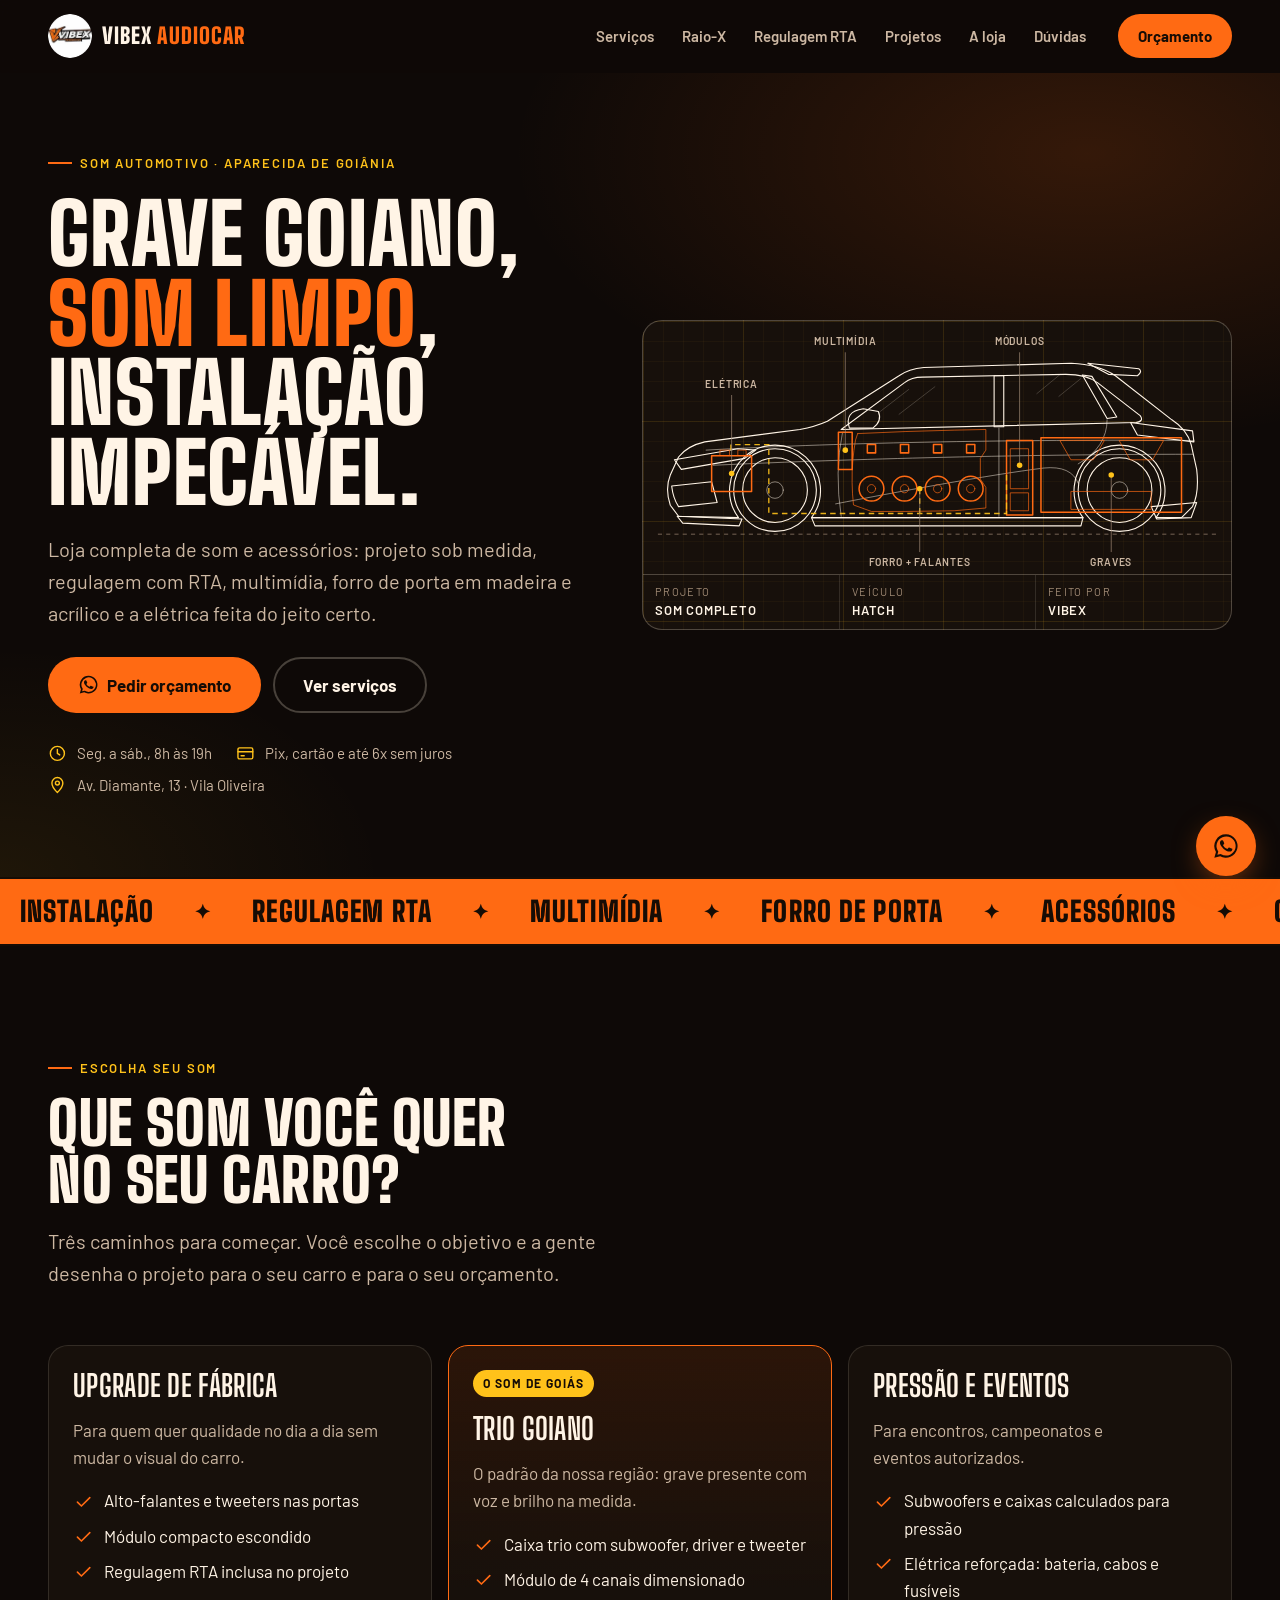
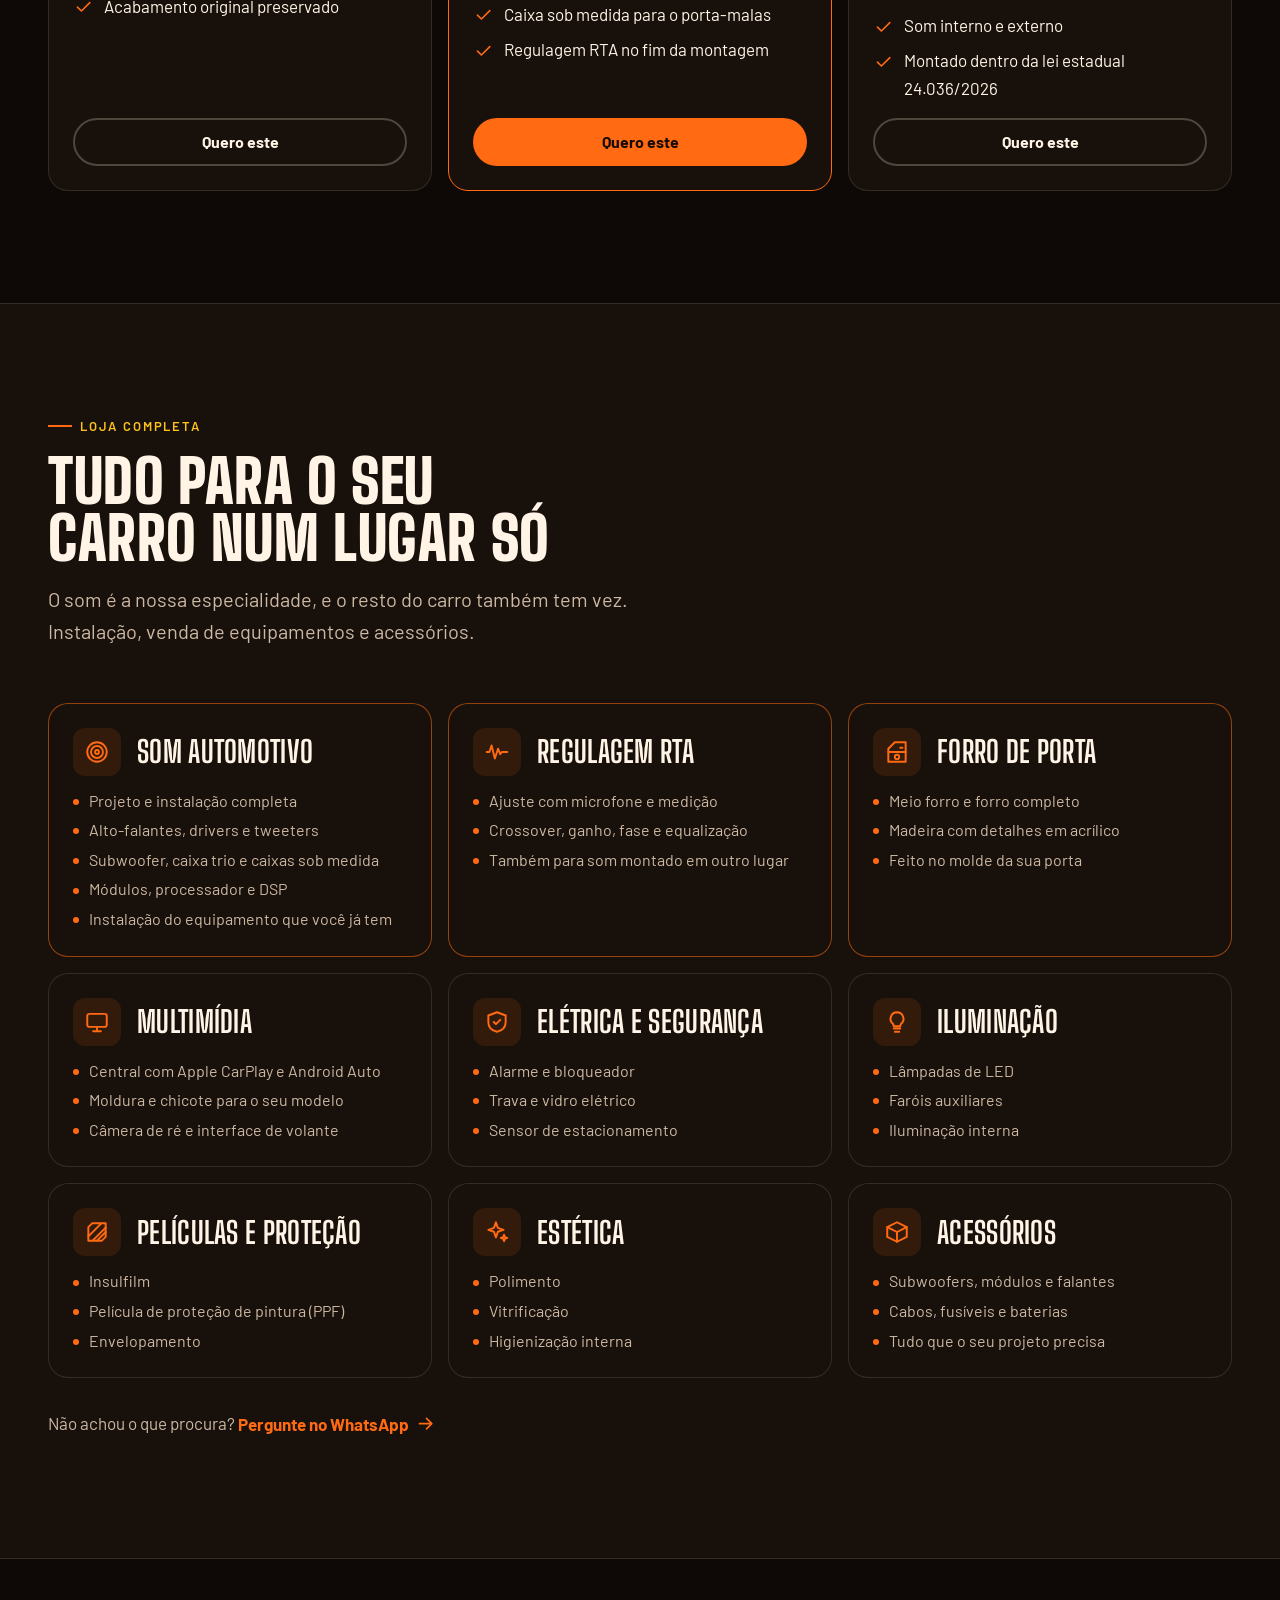
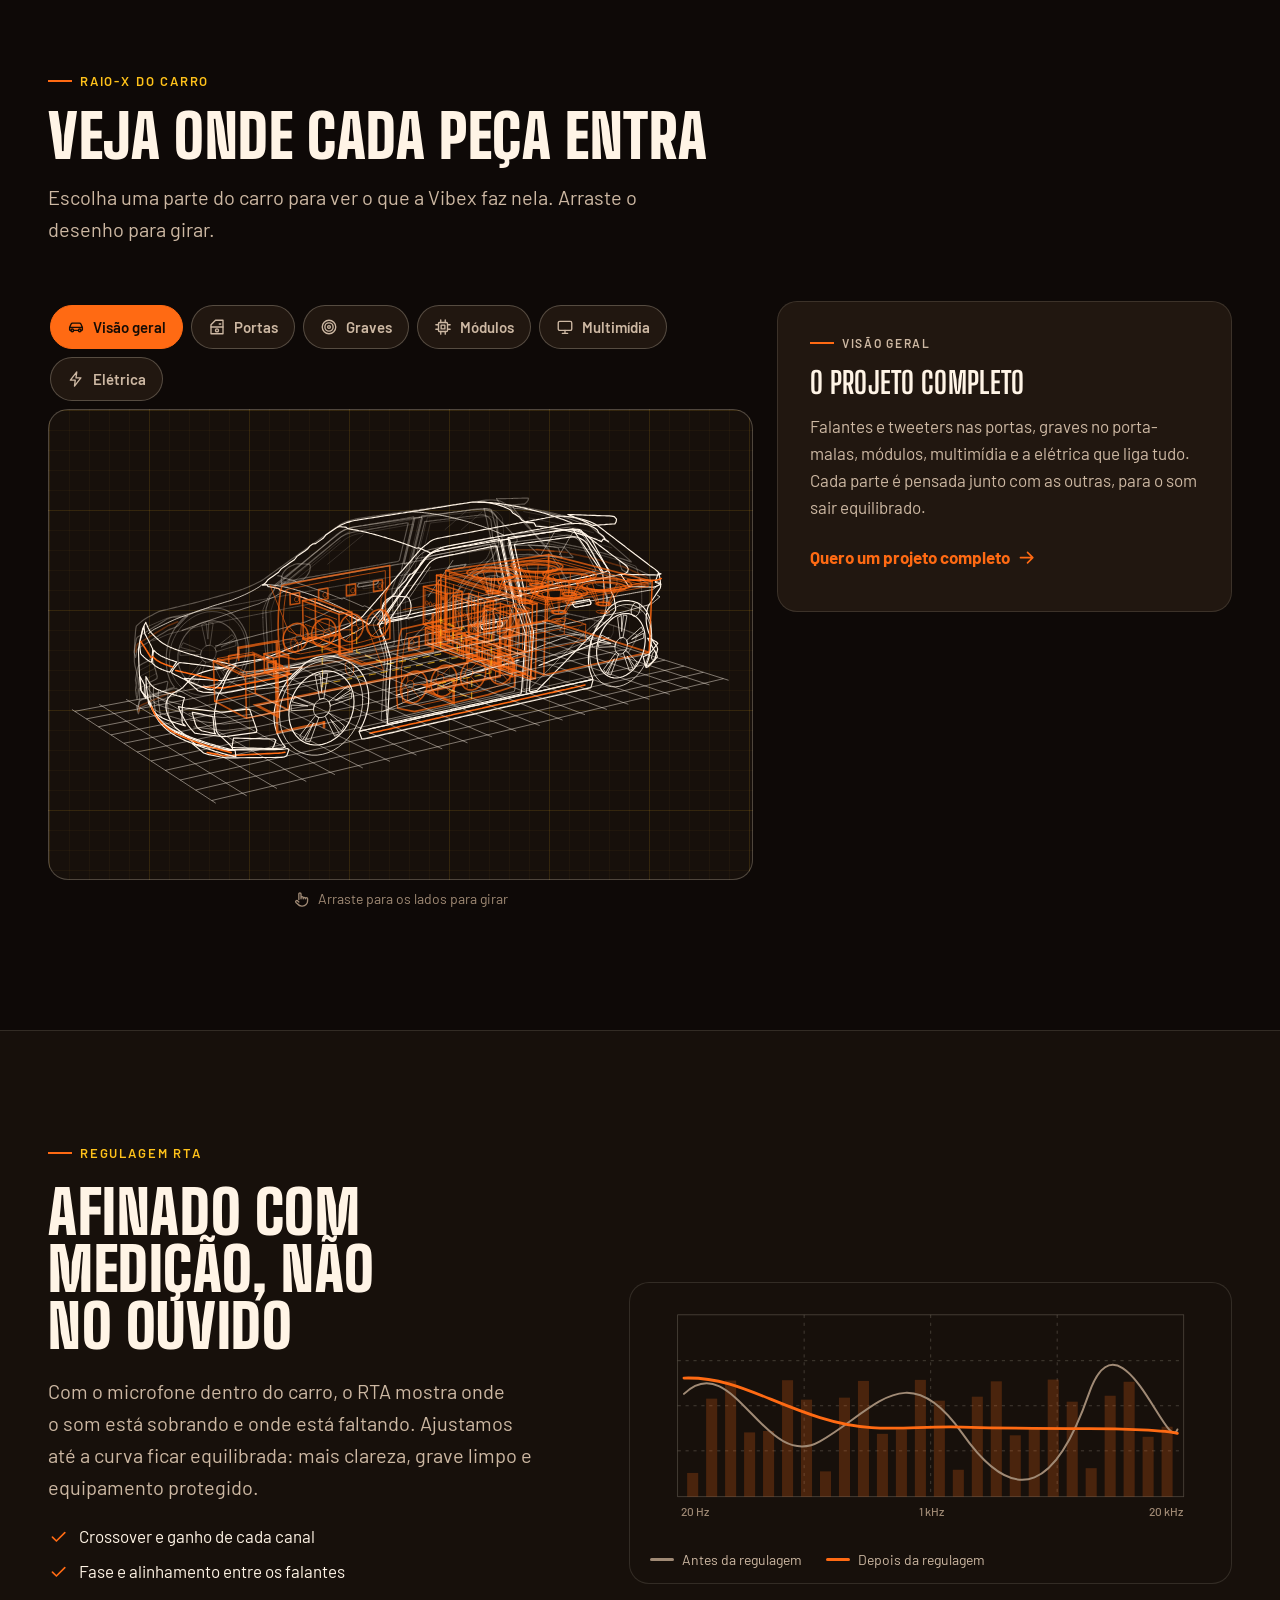
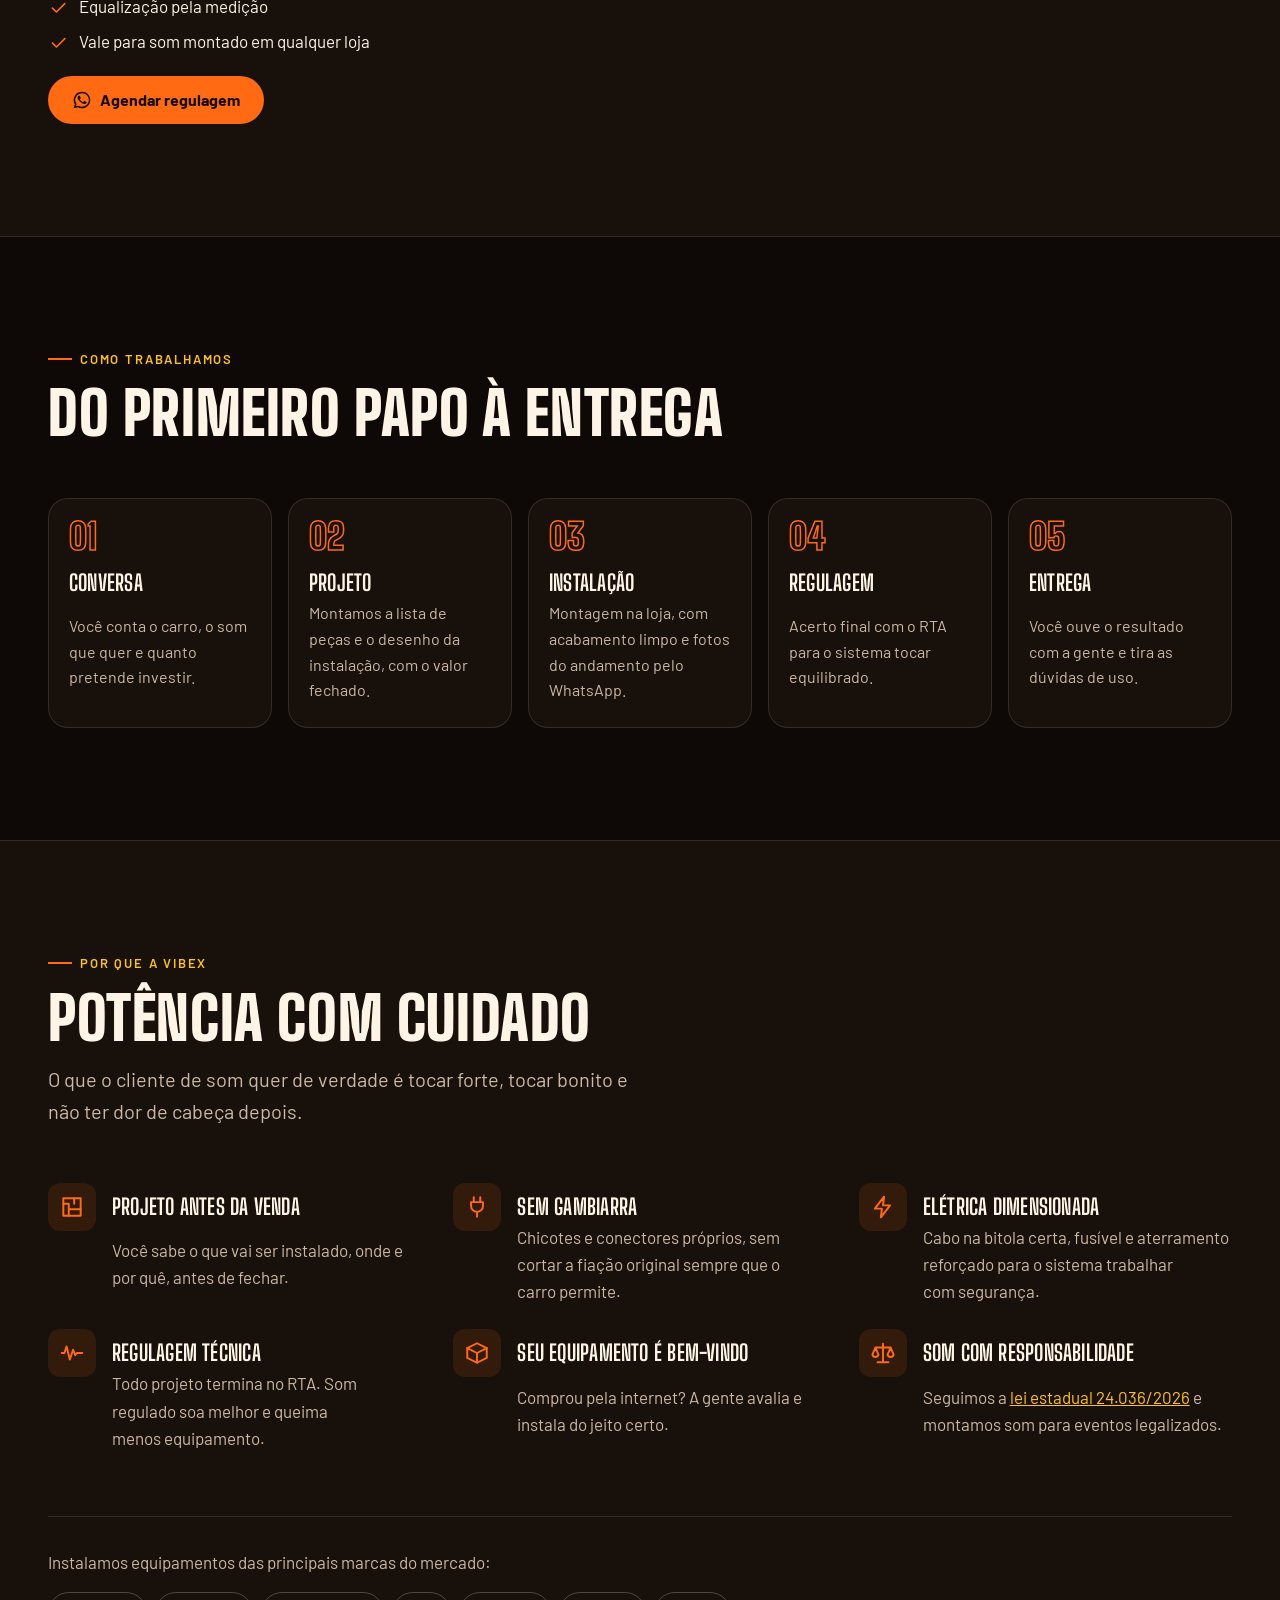
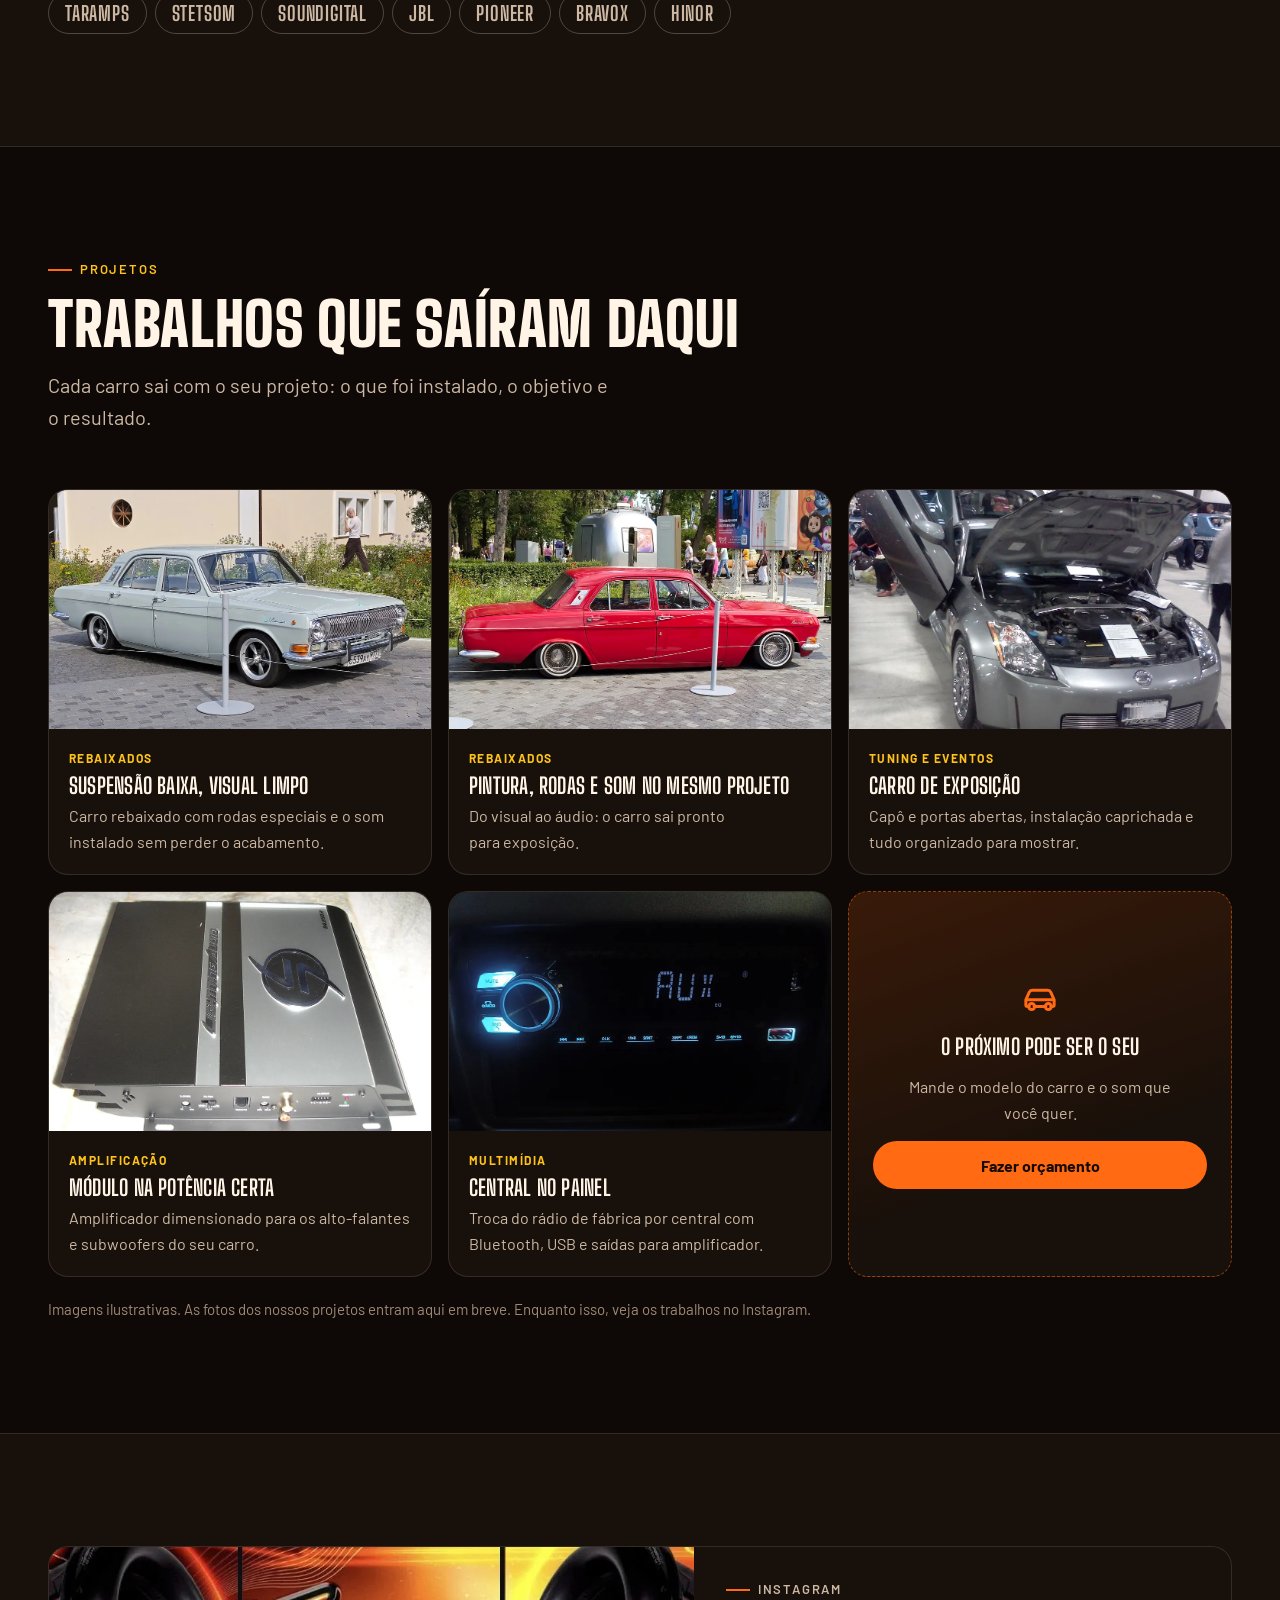
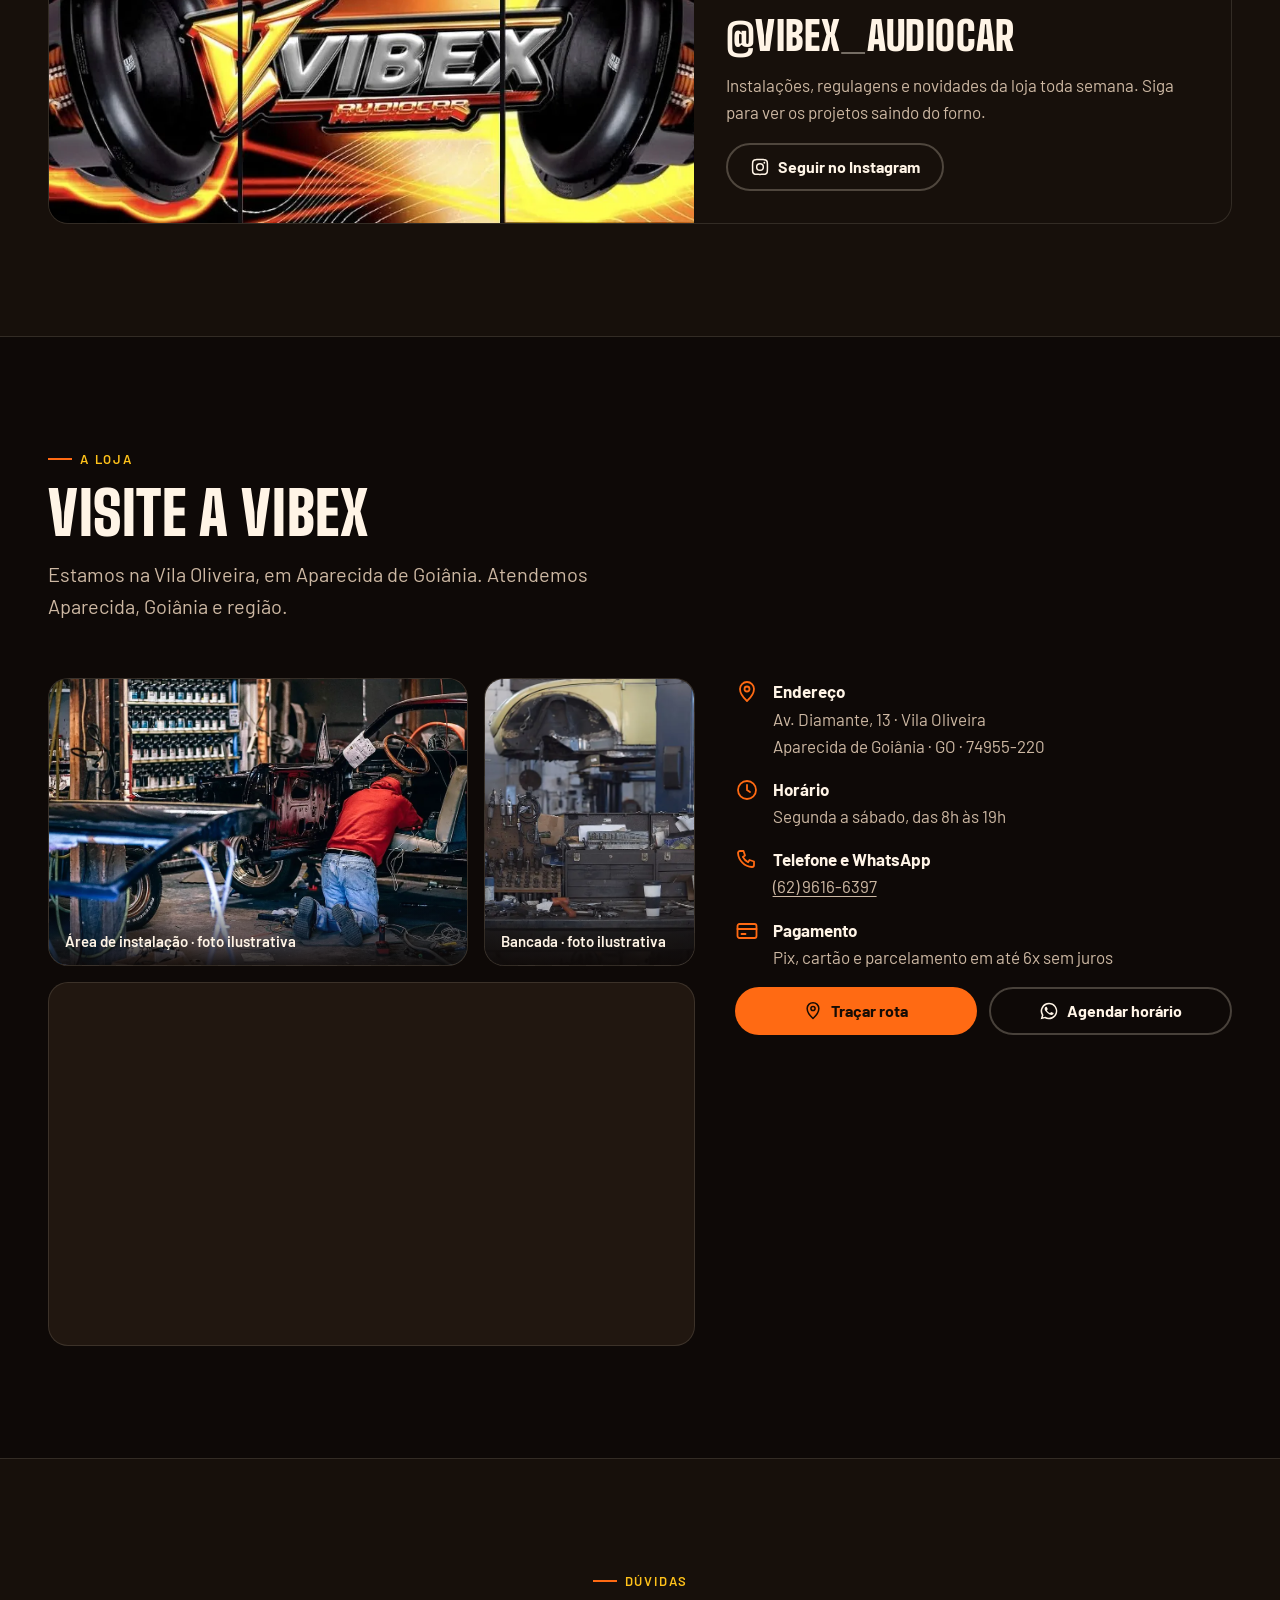
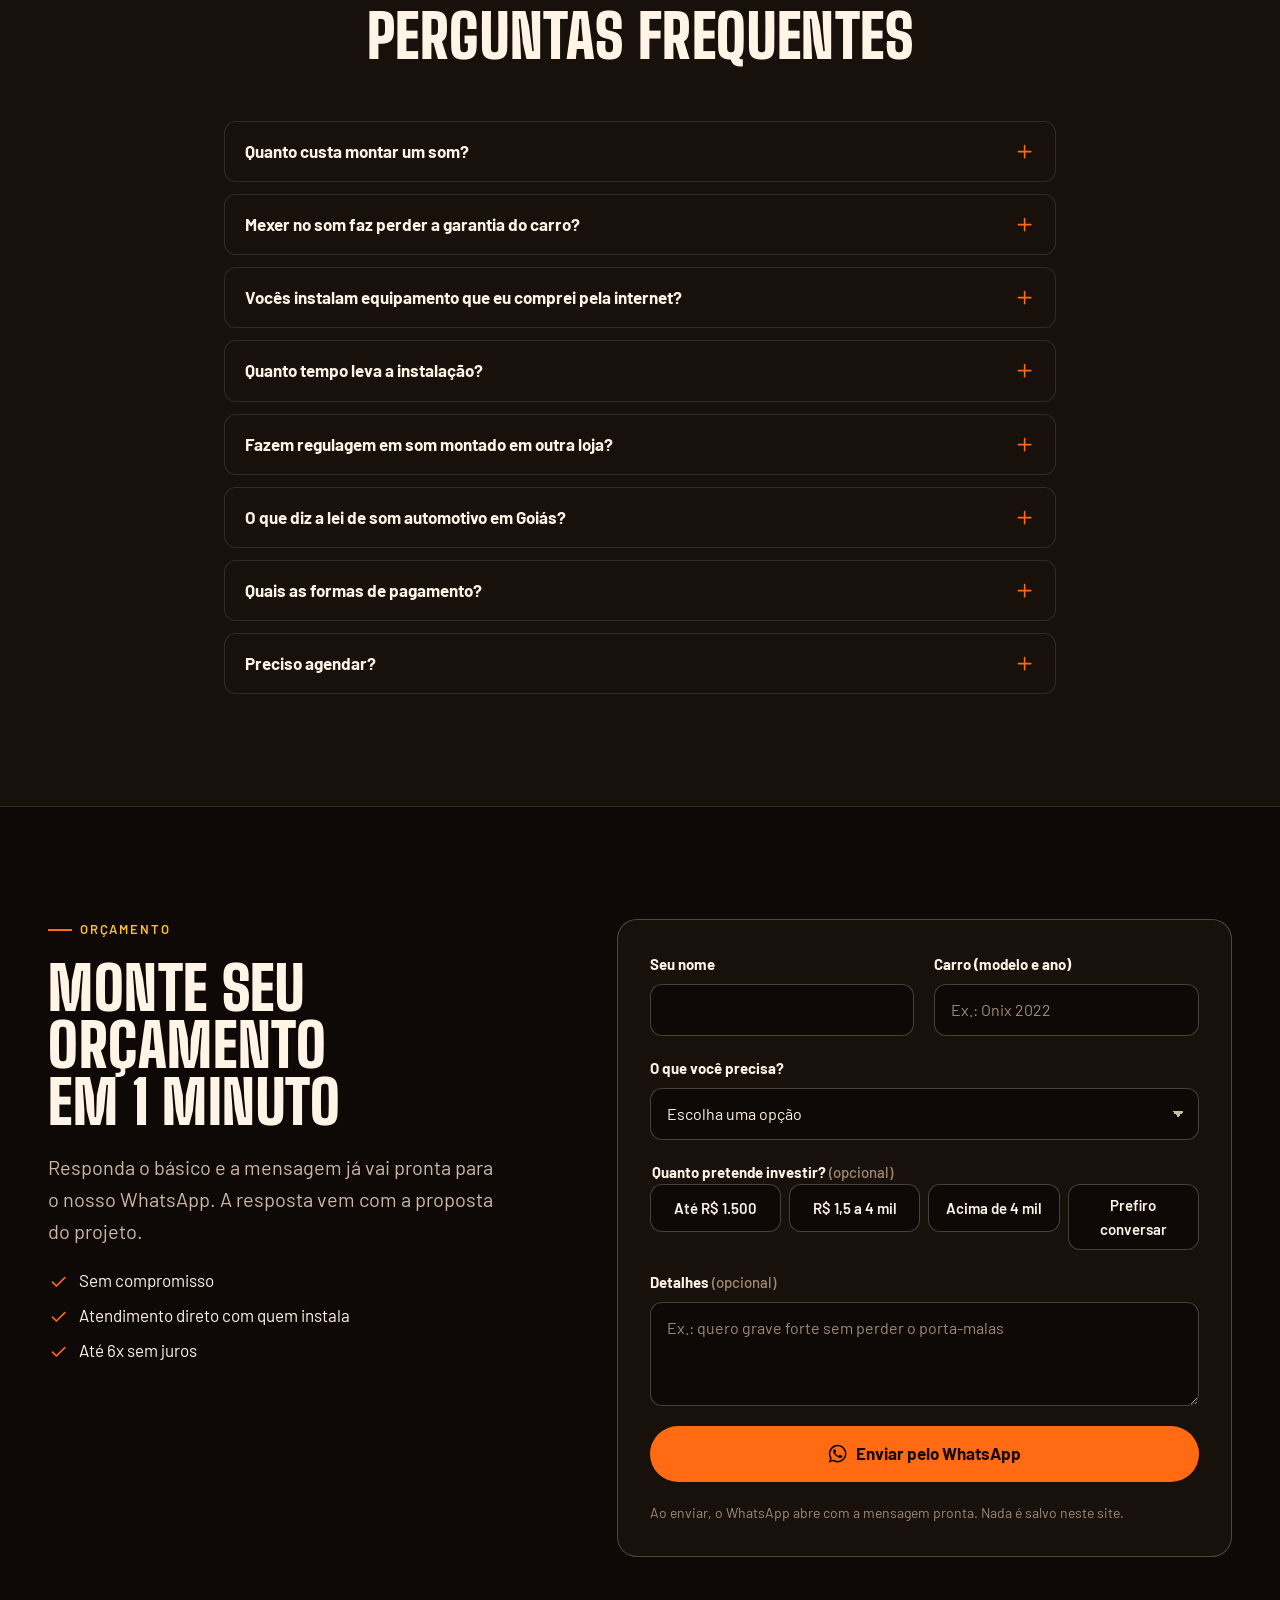
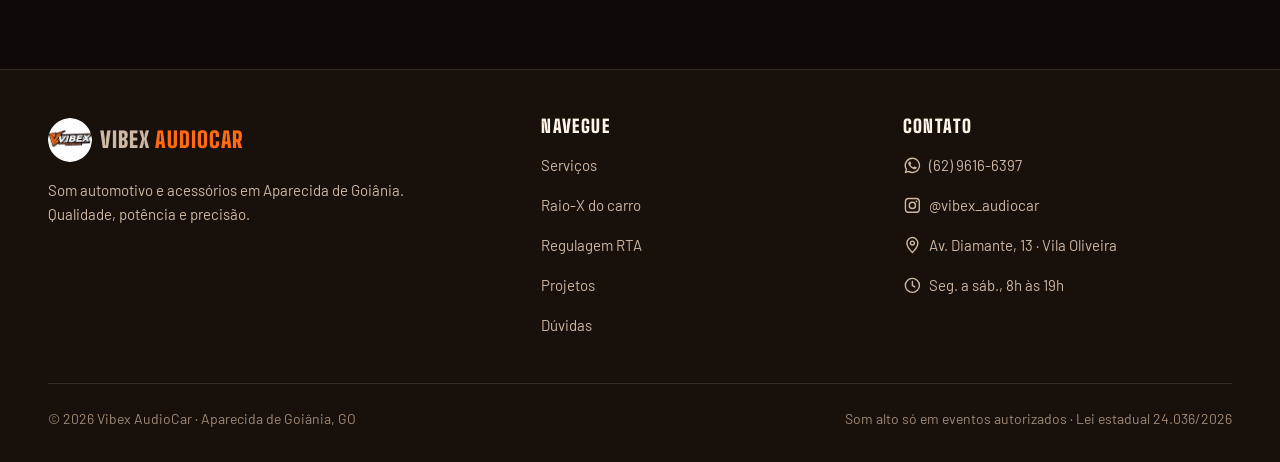
==== commit 9c463511: "Adiciona fotos ilustrativas nos projetos e na loja Co-Authored-By: Claude Sonnet 5.5 <noreply@anthro" ====
--- a/index.html
+++ b/index.html
@@ -511,24 +511,24 @@
     <ul class="projects">
       <!-- Para cada projeto real: troque a imagem, a categoria, o título e a ficha (carro, objetivo, equipamento). -->
       <li class="project reveal">
-        <img src="img/galeria/01-porta-malas.svg" alt="" width="800" height="450" loading="lazy">
-        <div class="project-body"><span class="project-tag">Graves</span><h3>Porta-malas com subwoofers</h3><p>Caixa sob medida, subs virados para cima e tampo no nível da janela.</p></div>
+        <img src="img/projetos/rebaixado-cinza.webp" alt="Sedan clássico cinza rebaixado, com rodas de liga aro grande, em exposição" width="1000" height="625" loading="lazy">
+        <div class="project-body"><span class="project-tag">Rebaixados</span><h3>Suspensão baixa, visual limpo</h3><p>Carro rebaixado com rodas especiais e o som instalado sem perder o acabamento.</p></div>
       </li>
       <li class="project reveal">
-        <img src="img/galeria/02-forro-de-porta.svg" alt="" width="800" height="450" loading="lazy">
-        <div class="project-body"><span class="project-tag">Forro de porta</span><h3>Madeira e acrílico</h3><p>Forro completo com régua de tweeters e falantes alinhados.</p></div>
+        <img src="img/projetos/rebaixado-vermelho.webp" alt="Sedan vermelho rebaixado quase encostando no chão, em exposição" width="1000" height="625" loading="lazy">
+        <div class="project-body"><span class="project-tag">Rebaixados</span><h3>Pintura, rodas e som no mesmo projeto</h3><p>Do visual ao áudio: o carro sai pronto para exposição.</p></div>
       </li>
       <li class="project reveal">
-        <img src="img/galeria/03-regulagem-rta.svg" alt="" width="800" height="450" loading="lazy">
-        <div class="project-body"><span class="project-tag">Regulagem</span><h3>Ajuste com RTA</h3><p>Curva equilibrada depois da medição dentro do carro.</p></div>
+        <img src="img/projetos/tuning-350z.webp" alt="Esportivo cinza com capô aberto e portas levantadas em evento de tuning" width="1000" height="625" loading="lazy">
+        <div class="project-body"><span class="project-tag">Tuning e eventos</span><h3>Carro de exposição</h3><p>Capô e portas abertas, instalação caprichada e tudo organizado para mostrar.</p></div>
       </li>
       <li class="project reveal">
-        <img src="img/galeria/04-multimidia-modulos.svg" alt="" width="800" height="450" loading="lazy">
-        <div class="project-body"><span class="project-tag">Amplificação</span><h3>Painel de módulos</h3><p>Amplificadores, fonte e processador numa prancha organizada.</p></div>
+        <img src="img/projetos/amplificador.webp" alt="Módulo amplificador de som automotivo preto e prata" width="1000" height="625" loading="lazy">
+        <div class="project-body"><span class="project-tag">Amplificação</span><h3>Módulo na potência certa</h3><p>Amplificador dimensionado para os alto-falantes e subwoofers do seu carro.</p></div>
       </li>
       <li class="project reveal">
-        <img src="img/galeria/05-eletrica-barramento.svg" alt="" width="800" height="450" loading="lazy">
-        <div class="project-body"><span class="project-tag">Elétrica</span><h3>Barramento e cabos</h3><p>Fusível na bateria, cabo dimensionado e distribuição para cada módulo.</p></div>
+        <img src="img/projetos/multimidia.webp" alt="Central multimídia de carro com display azul aceso no painel" width="1000" height="625" loading="lazy">
+        <div class="project-body"><span class="project-tag">Multimídia</span><h3>Central no painel</h3><p>Troca do rádio de fábrica por central com Bluetooth, USB e saídas para amplificador.</p></div>
       </li>
       <li class="project project--cta reveal">
         <svg class="icon" aria-hidden="true" style="width:2.5rem;height:2.5rem;color:var(--orange);margin-inline:auto"><use href="#i-car"/></svg>
@@ -537,7 +537,7 @@
         <a class="btn btn-primary" href="#orcamento">Fazer orçamento</a>
       </li>
     </ul>
-    <p class="note">As imagens acima são ilustrações. As fotos dos projetos entram aqui em breve. Enquanto isso, veja os trabalhos no Instagram.</p>
+    <p class="note">Imagens ilustrativas. As fotos dos nossos projetos entram aqui em breve. Enquanto isso, veja os trabalhos no Instagram.</p>
   </div>
 </section>
 
@@ -572,10 +572,13 @@
         <div class="visit-photos reveal">
           <!-- Fotos da loja: troque o conteúdo de cada .photo-slot por <img src="img/loja/fachada.webp" alt="Fachada da Vibex AudioCar"> -->
           <figure class="photo-slot photo-slot--wide">
-            <img src="img/galeria/06-fachada.svg" alt="" width="800" height="450" loading="lazy">
-            <figcaption>Fachada · foto em breve</figcaption>
+            <img src="img/loja/area-de-instalacao.webp" alt="Mecânico trabalhando na instalação dentro de um carro, em oficina" width="1200" height="675" loading="lazy">
+            <figcaption>Área de instalação · foto ilustrativa</figcaption>
           </figure>
-          <div class="photo-slot"><span><svg class="icon" aria-hidden="true" style="width:2rem;height:2rem"><use href="#i-sub"/></svg>Foto da área de instalação em breve</span></div>
+          <figure class="photo-slot">
+            <img src="img/loja/bancada.webp" alt="Bancada de oficina com ferramentas e carro suspenso no elevador" width="800" height="675" loading="lazy">
+            <figcaption>Bancada · foto ilustrativa</figcaption>
+          </figure>
         </div>
         <div class="map reveal" style="margin-top:1rem">
           <iframe title="Mapa com a localização da Vibex AudioCar" src="https://www.google.com/maps?q=Av.+Diamante,+13+-+Vila+Oliveira,+Aparecida+de+Goi%C3%A2nia+-+GO,+74955-220&amp;output=embed" loading="lazy" referrerpolicy="no-referrer-when-downgrade"></iframe>
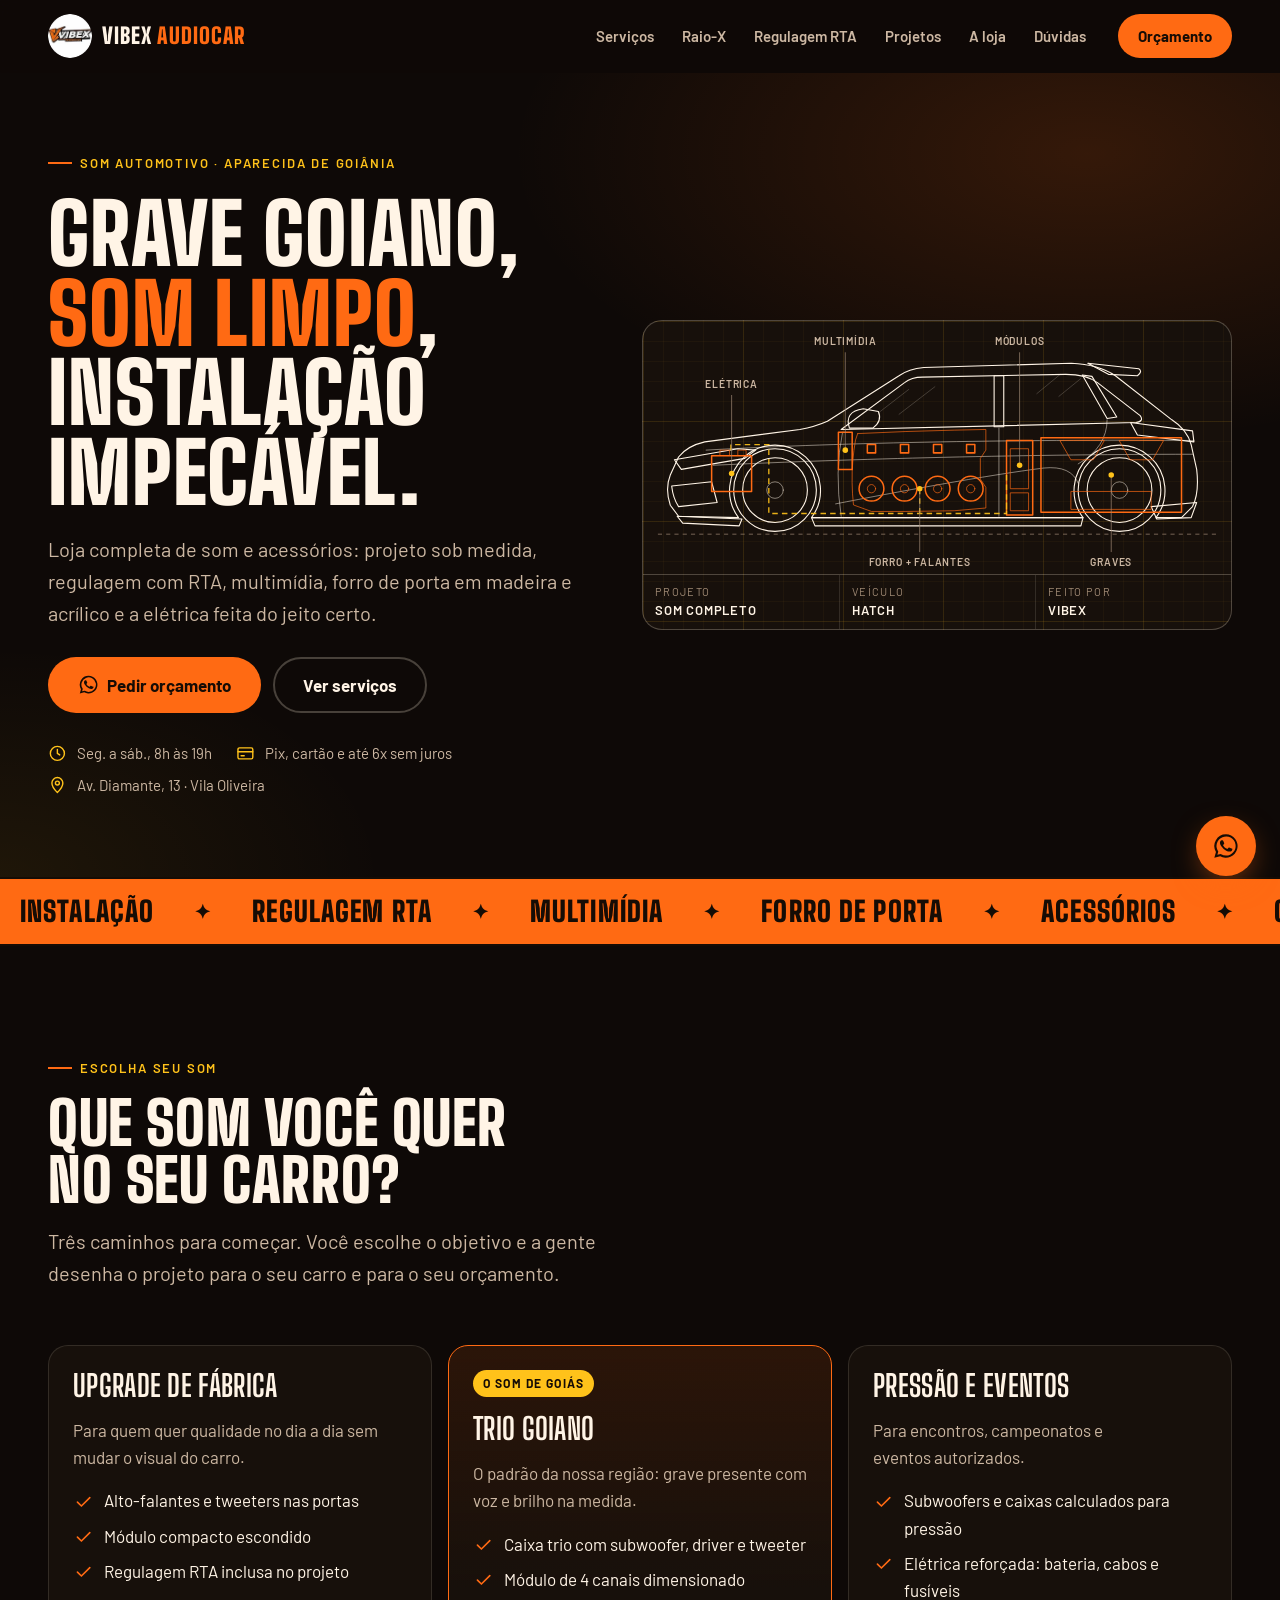
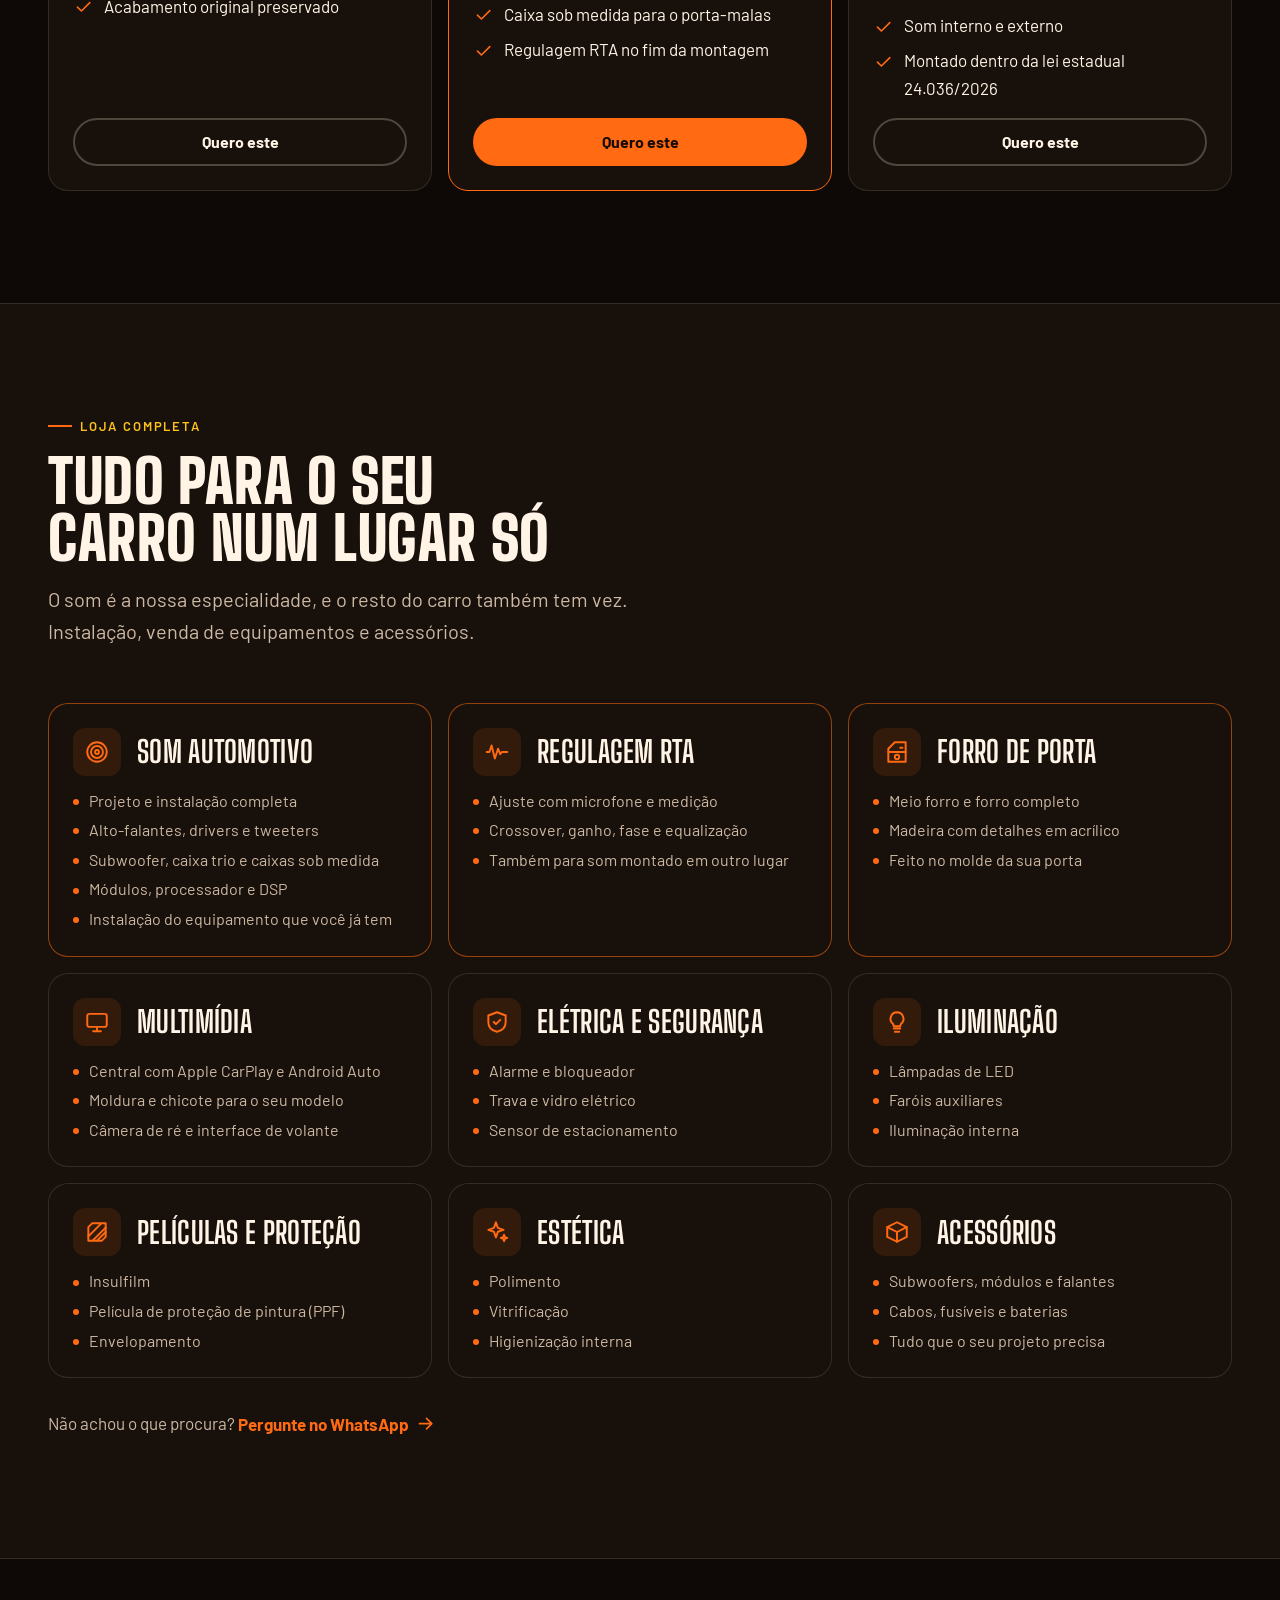
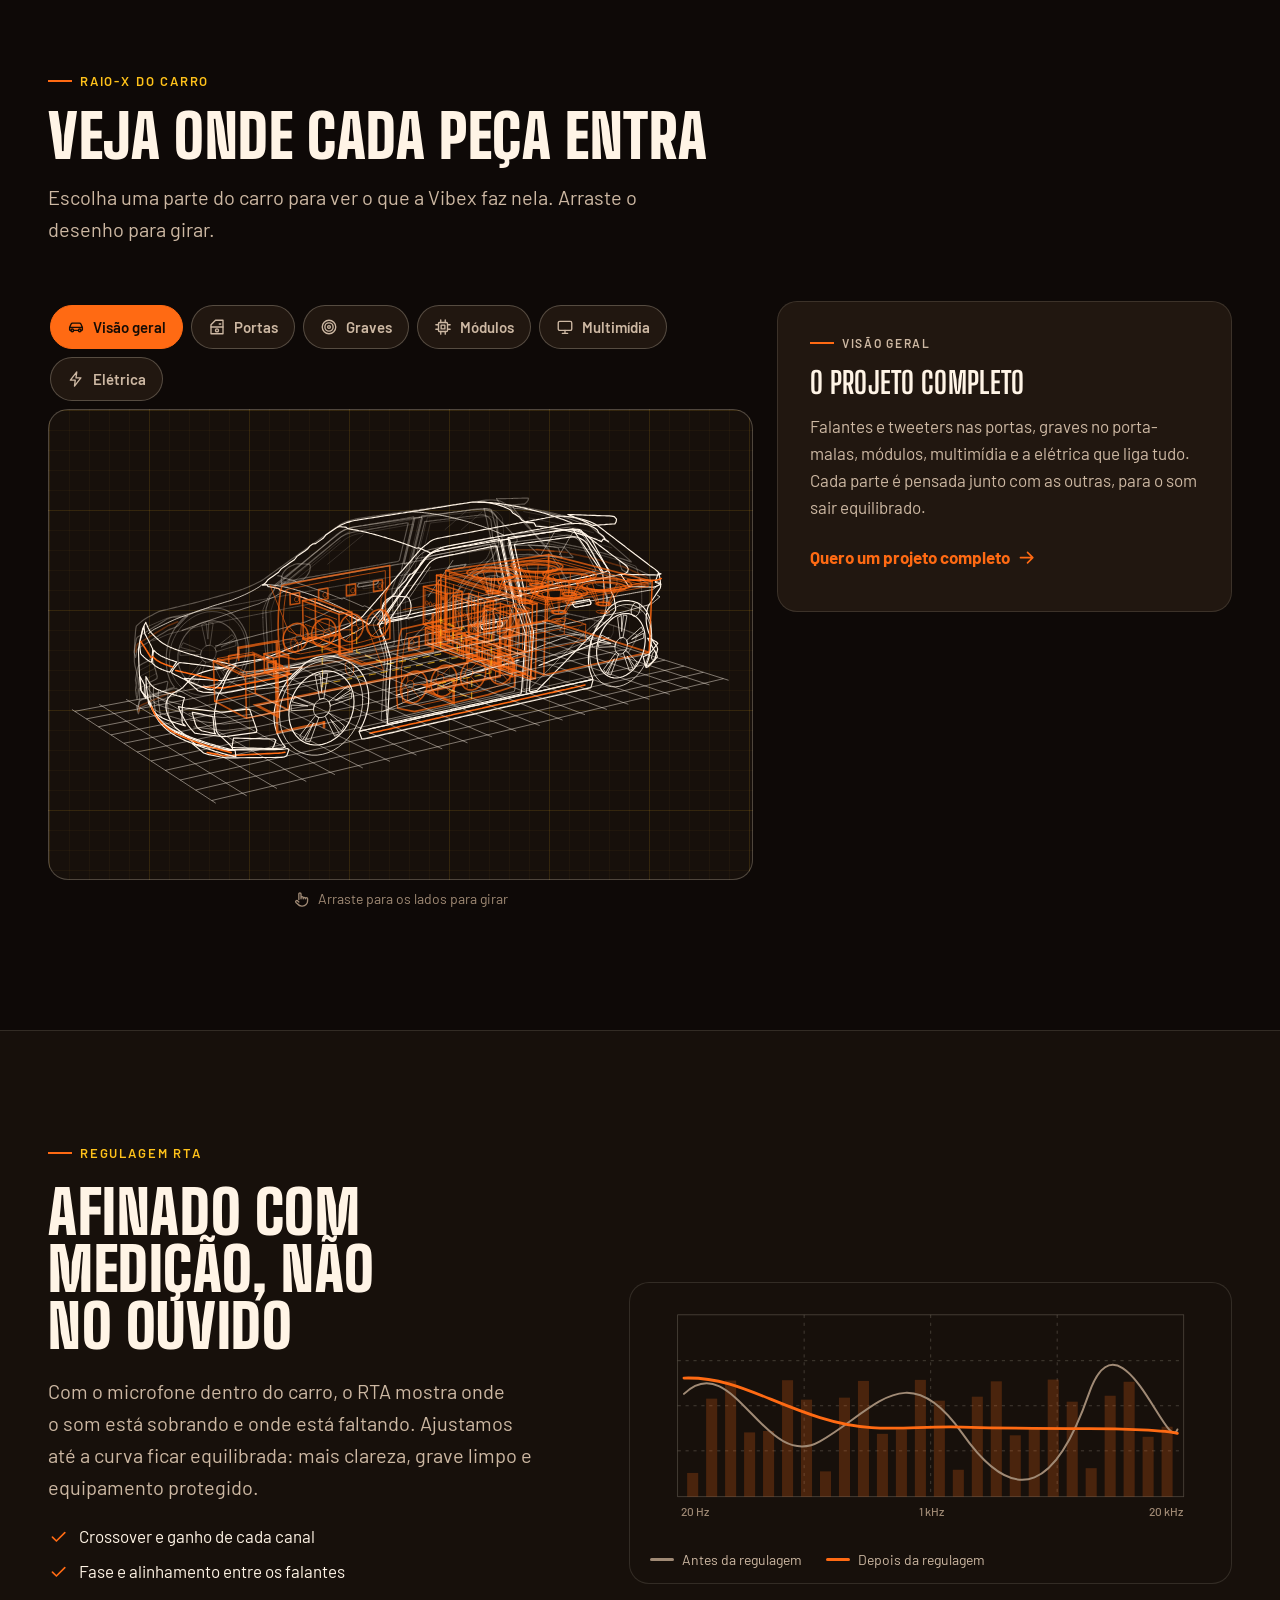
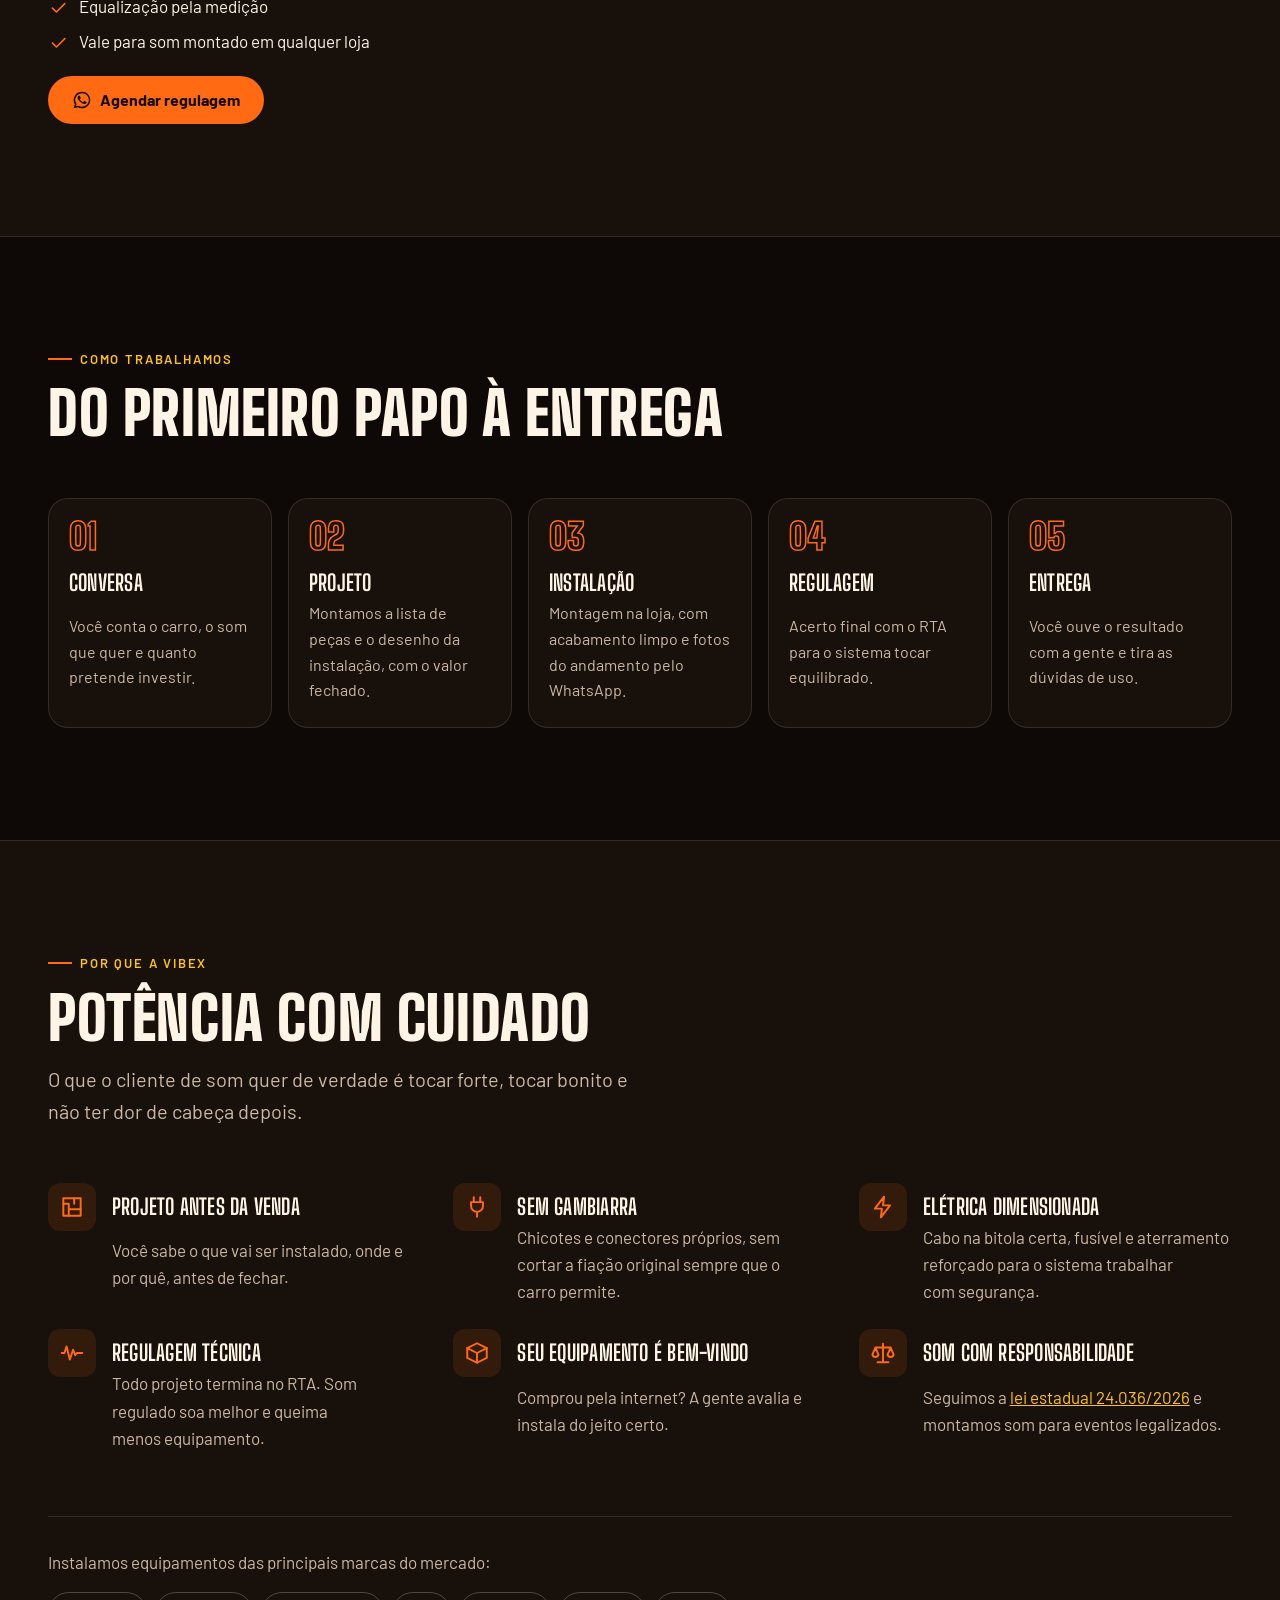
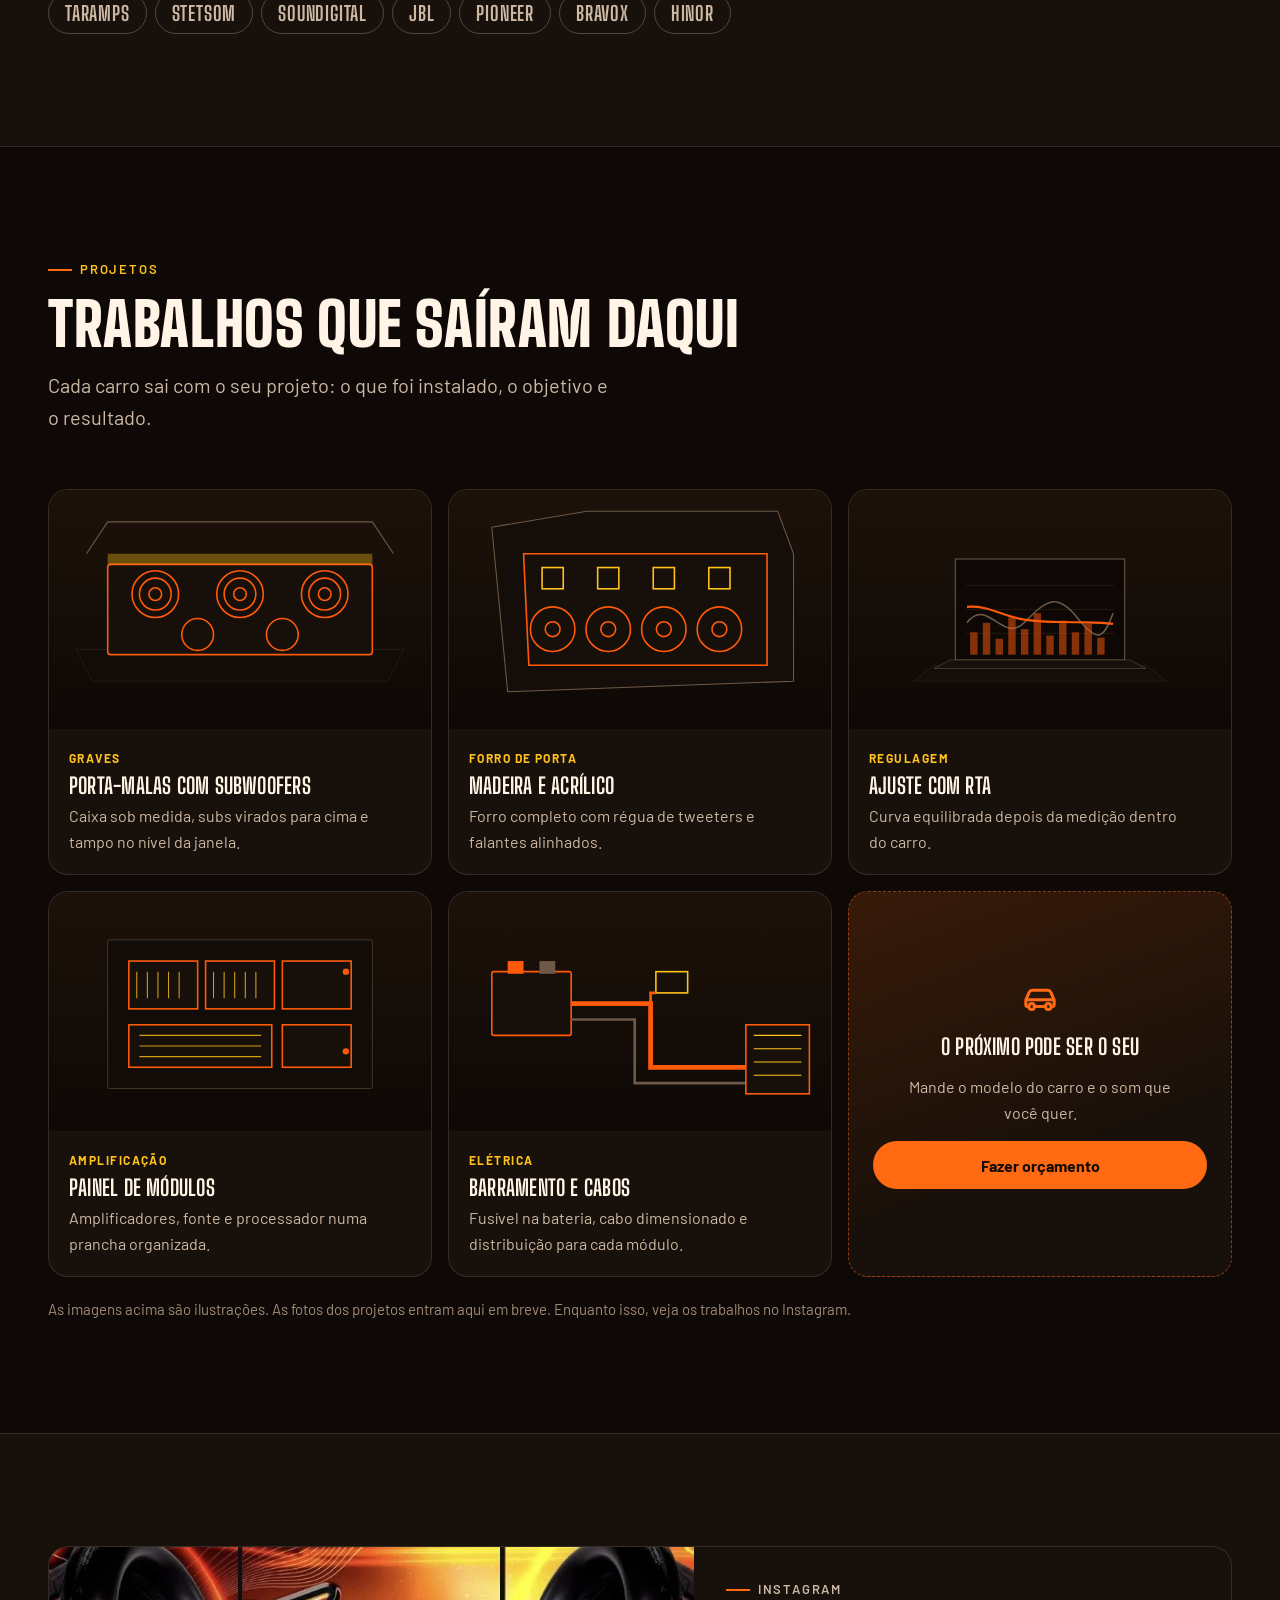
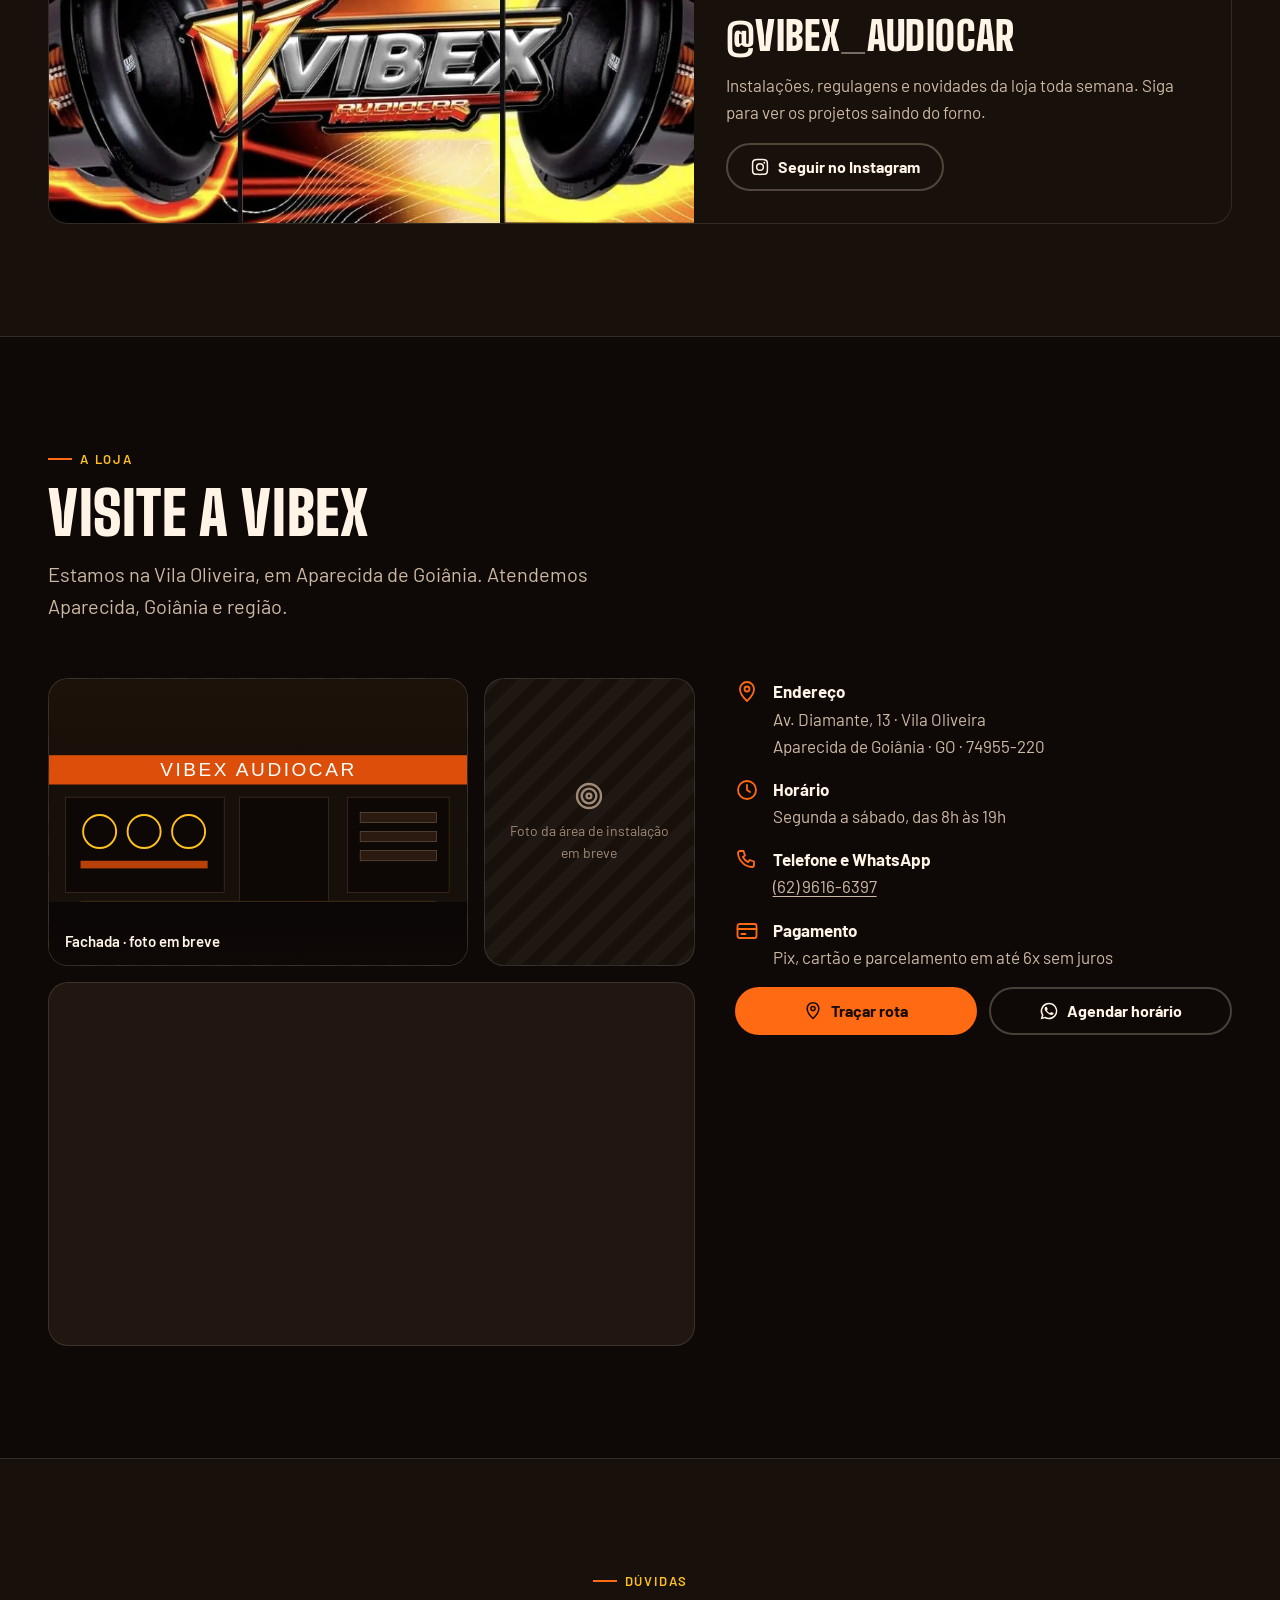
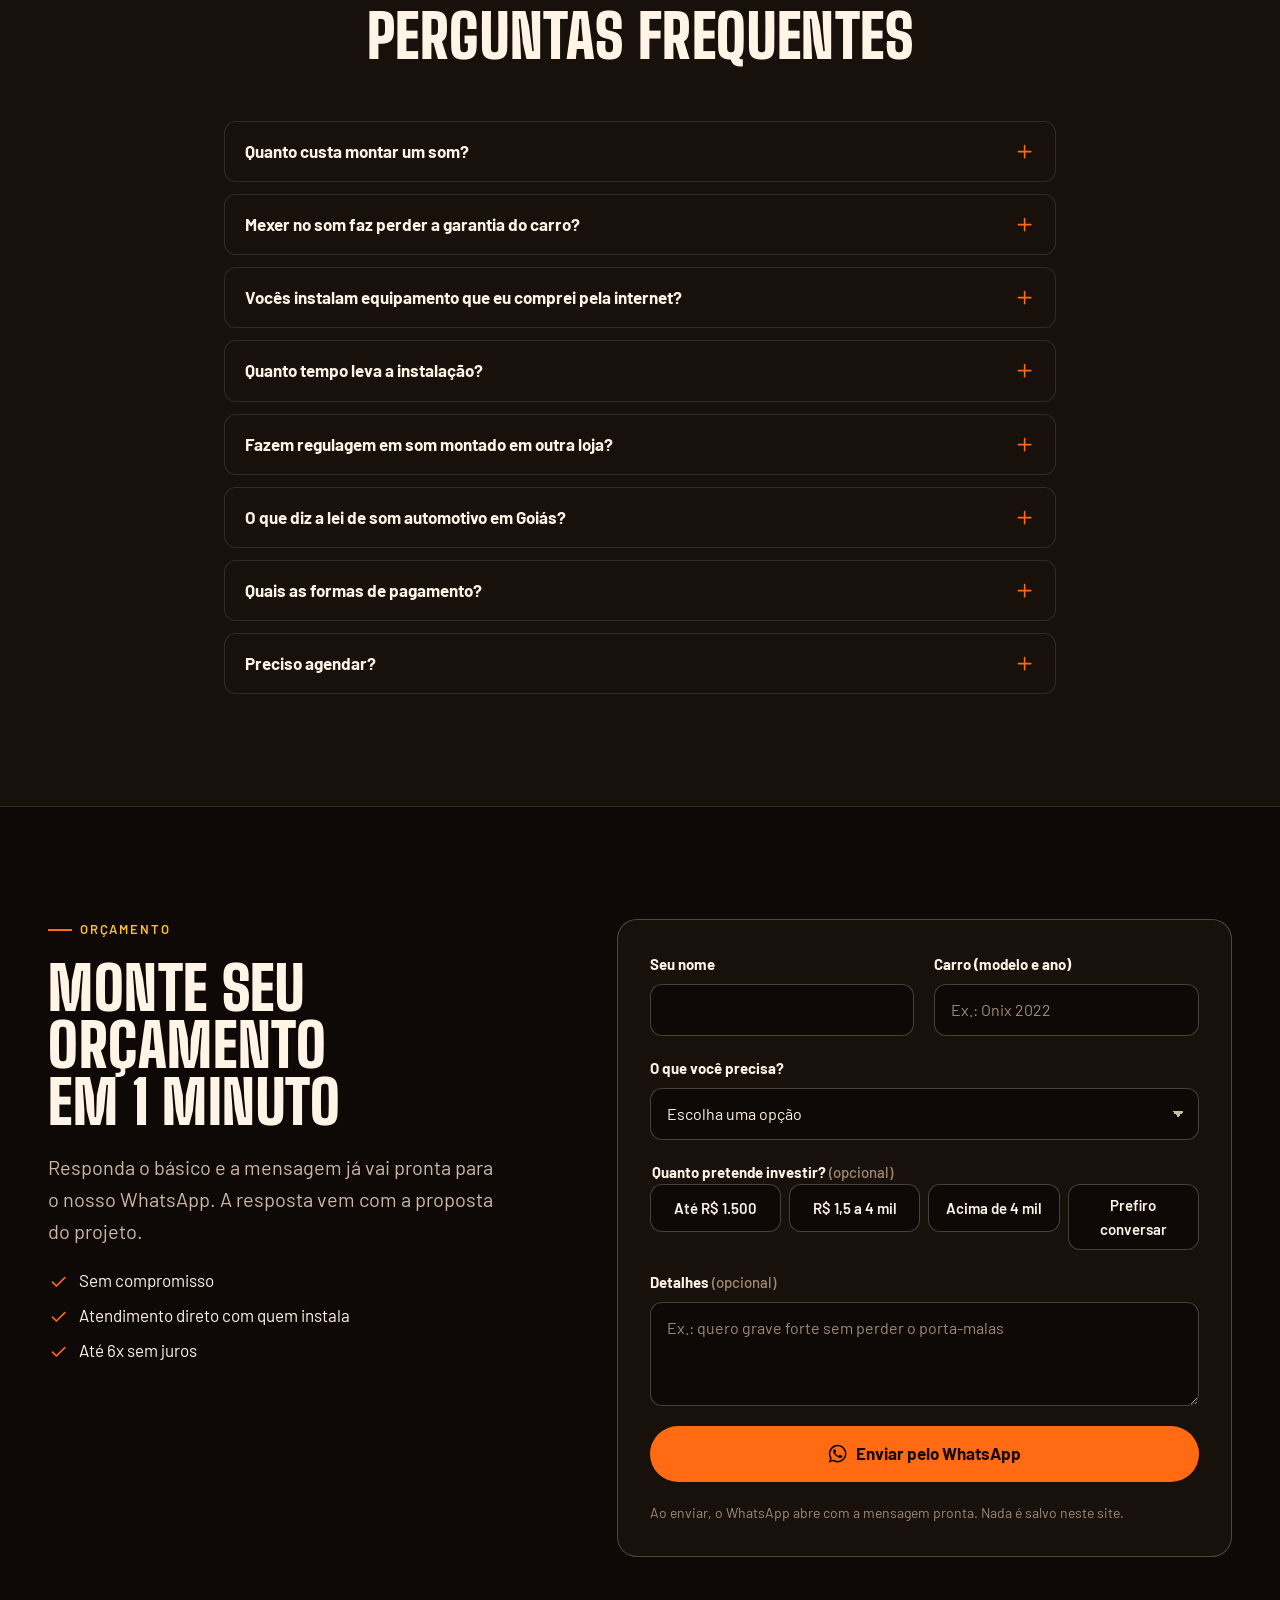
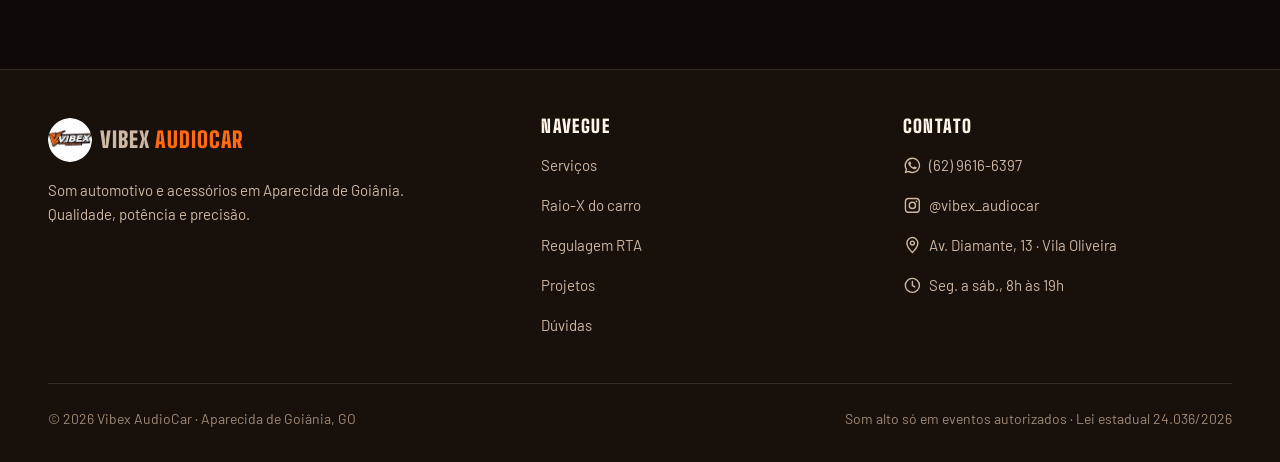
==== commit 232a5ae8: "Reverte as fotos ilustrativas e volta às ilustrações anteriores Co-Authored-By: Claude Sonnet 5.5 <n" ====
--- a/index.html
+++ b/index.html
@@ -511,24 +511,24 @@
     <ul class="projects">
       <!-- Para cada projeto real: troque a imagem, a categoria, o título e a ficha (carro, objetivo, equipamento). -->
       <li class="project reveal">
-        <img src="img/projetos/rebaixado-cinza.webp" alt="Sedan clássico cinza rebaixado, com rodas de liga aro grande, em exposição" width="1000" height="625" loading="lazy">
-        <div class="project-body"><span class="project-tag">Rebaixados</span><h3>Suspensão baixa, visual limpo</h3><p>Carro rebaixado com rodas especiais e o som instalado sem perder o acabamento.</p></div>
+        <img src="img/galeria/01-porta-malas.svg" alt="" width="800" height="450" loading="lazy">
+        <div class="project-body"><span class="project-tag">Graves</span><h3>Porta-malas com subwoofers</h3><p>Caixa sob medida, subs virados para cima e tampo no nível da janela.</p></div>
       </li>
       <li class="project reveal">
-        <img src="img/projetos/rebaixado-vermelho.webp" alt="Sedan vermelho rebaixado quase encostando no chão, em exposição" width="1000" height="625" loading="lazy">
-        <div class="project-body"><span class="project-tag">Rebaixados</span><h3>Pintura, rodas e som no mesmo projeto</h3><p>Do visual ao áudio: o carro sai pronto para exposição.</p></div>
+        <img src="img/galeria/02-forro-de-porta.svg" alt="" width="800" height="450" loading="lazy">
+        <div class="project-body"><span class="project-tag">Forro de porta</span><h3>Madeira e acrílico</h3><p>Forro completo com régua de tweeters e falantes alinhados.</p></div>
       </li>
       <li class="project reveal">
-        <img src="img/projetos/tuning-350z.webp" alt="Esportivo cinza com capô aberto e portas levantadas em evento de tuning" width="1000" height="625" loading="lazy">
-        <div class="project-body"><span class="project-tag">Tuning e eventos</span><h3>Carro de exposição</h3><p>Capô e portas abertas, instalação caprichada e tudo organizado para mostrar.</p></div>
+        <img src="img/galeria/03-regulagem-rta.svg" alt="" width="800" height="450" loading="lazy">
+        <div class="project-body"><span class="project-tag">Regulagem</span><h3>Ajuste com RTA</h3><p>Curva equilibrada depois da medição dentro do carro.</p></div>
       </li>
       <li class="project reveal">
-        <img src="img/projetos/amplificador.webp" alt="Módulo amplificador de som automotivo preto e prata" width="1000" height="625" loading="lazy">
-        <div class="project-body"><span class="project-tag">Amplificação</span><h3>Módulo na potência certa</h3><p>Amplificador dimensionado para os alto-falantes e subwoofers do seu carro.</p></div>
+        <img src="img/galeria/04-multimidia-modulos.svg" alt="" width="800" height="450" loading="lazy">
+        <div class="project-body"><span class="project-tag">Amplificação</span><h3>Painel de módulos</h3><p>Amplificadores, fonte e processador numa prancha organizada.</p></div>
       </li>
       <li class="project reveal">
-        <img src="img/projetos/multimidia.webp" alt="Central multimídia de carro com display azul aceso no painel" width="1000" height="625" loading="lazy">
-        <div class="project-body"><span class="project-tag">Multimídia</span><h3>Central no painel</h3><p>Troca do rádio de fábrica por central com Bluetooth, USB e saídas para amplificador.</p></div>
+        <img src="img/galeria/05-eletrica-barramento.svg" alt="" width="800" height="450" loading="lazy">
+        <div class="project-body"><span class="project-tag">Elétrica</span><h3>Barramento e cabos</h3><p>Fusível na bateria, cabo dimensionado e distribuição para cada módulo.</p></div>
       </li>
       <li class="project project--cta reveal">
         <svg class="icon" aria-hidden="true" style="width:2.5rem;height:2.5rem;color:var(--orange);margin-inline:auto"><use href="#i-car"/></svg>
@@ -537,7 +537,7 @@
         <a class="btn btn-primary" href="#orcamento">Fazer orçamento</a>
       </li>
     </ul>
-    <p class="note">Imagens ilustrativas. As fotos dos nossos projetos entram aqui em breve. Enquanto isso, veja os trabalhos no Instagram.</p>
+    <p class="note">As imagens acima são ilustrações. As fotos dos projetos entram aqui em breve. Enquanto isso, veja os trabalhos no Instagram.</p>
   </div>
 </section>
 
@@ -572,13 +572,10 @@
         <div class="visit-photos reveal">
           <!-- Fotos da loja: troque o conteúdo de cada .photo-slot por <img src="img/loja/fachada.webp" alt="Fachada da Vibex AudioCar"> -->
           <figure class="photo-slot photo-slot--wide">
-            <img src="img/loja/area-de-instalacao.webp" alt="Mecânico trabalhando na instalação dentro de um carro, em oficina" width="1200" height="675" loading="lazy">
-            <figcaption>Área de instalação · foto ilustrativa</figcaption>
+            <img src="img/galeria/06-fachada.svg" alt="" width="800" height="450" loading="lazy">
+            <figcaption>Fachada · foto em breve</figcaption>
           </figure>
-          <figure class="photo-slot">
-            <img src="img/loja/bancada.webp" alt="Bancada de oficina com ferramentas e carro suspenso no elevador" width="800" height="675" loading="lazy">
-            <figcaption>Bancada · foto ilustrativa</figcaption>
-          </figure>
+          <div class="photo-slot"><span><svg class="icon" aria-hidden="true" style="width:2rem;height:2rem"><use href="#i-sub"/></svg>Foto da área de instalação em breve</span></div>
         </div>
         <div class="map reveal" style="margin-top:1rem">
           <iframe title="Mapa com a localização da Vibex AudioCar" src="https://www.google.com/maps?q=Av.+Diamante,+13+-+Vila+Oliveira,+Aparecida+de+Goi%C3%A2nia+-+GO,+74955-220&amp;output=embed" loading="lazy" referrerpolicy="no-referrer-when-downgrade"></iframe>
